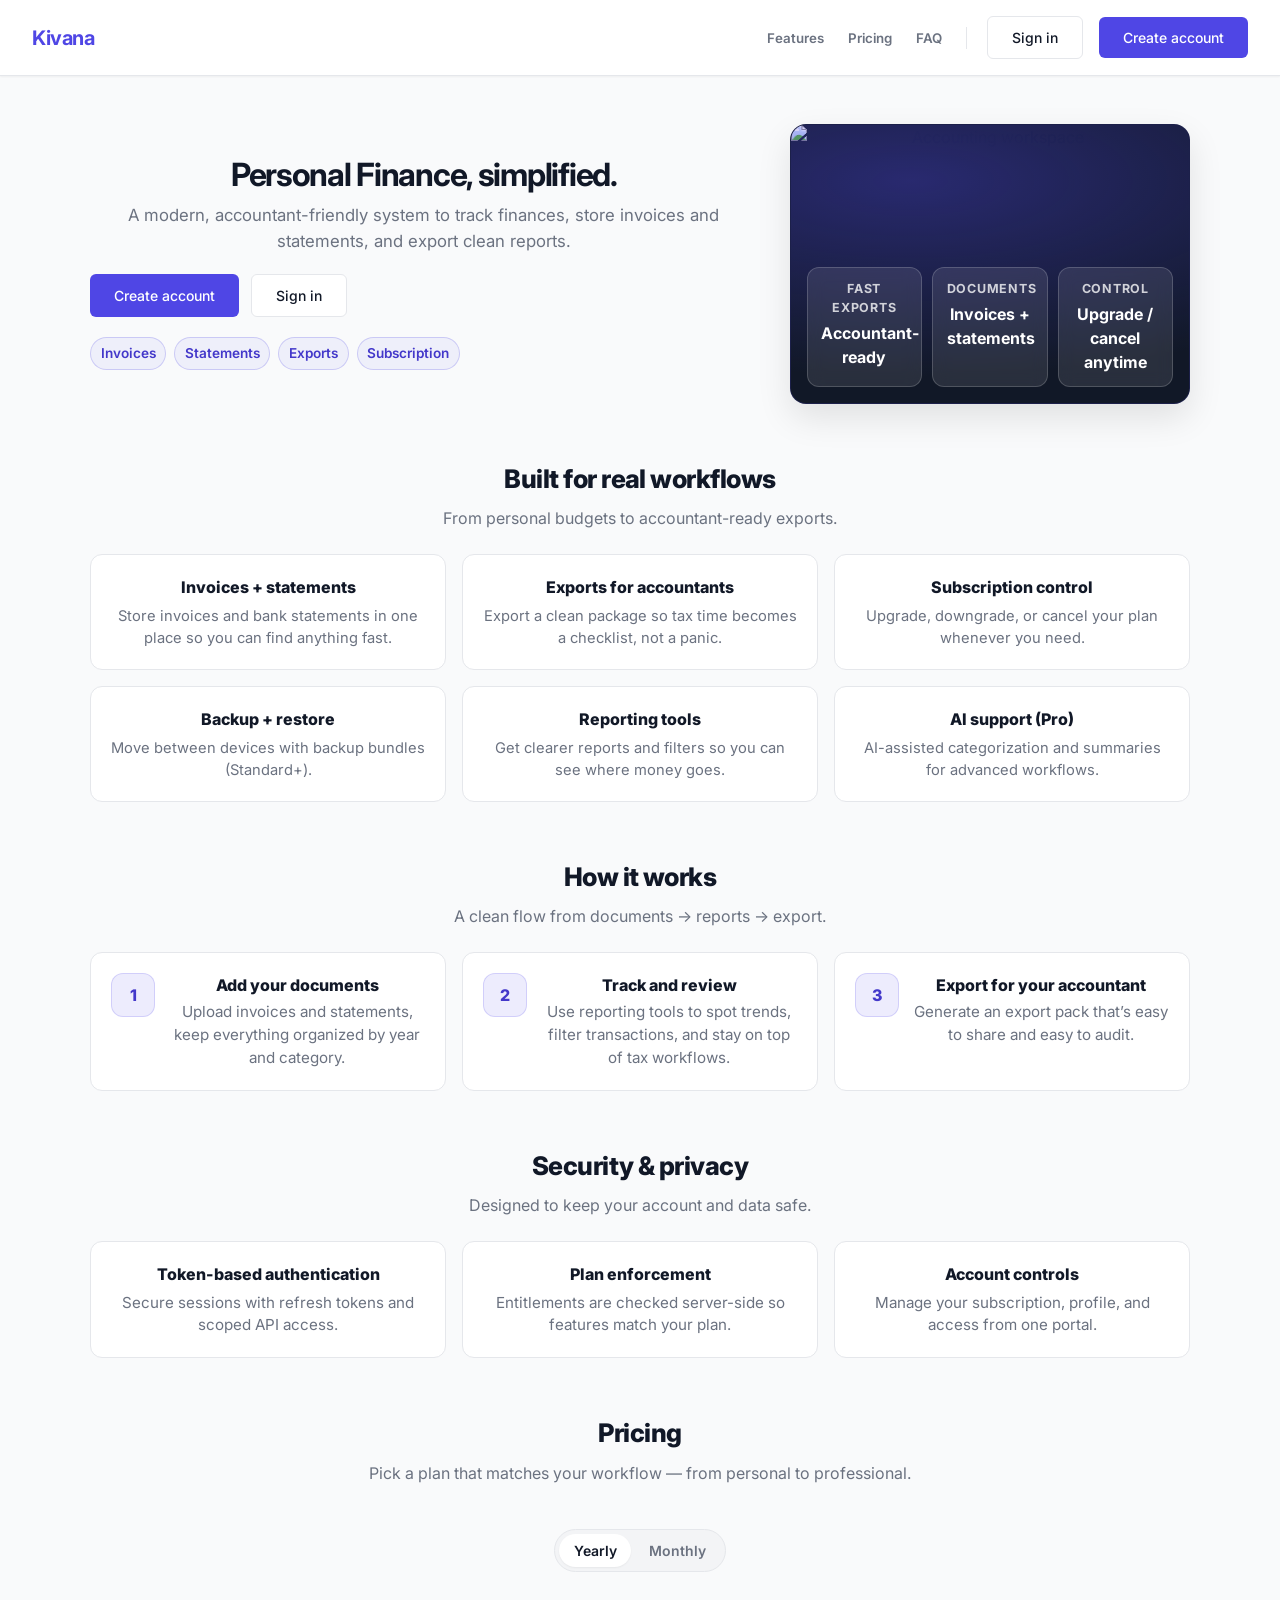
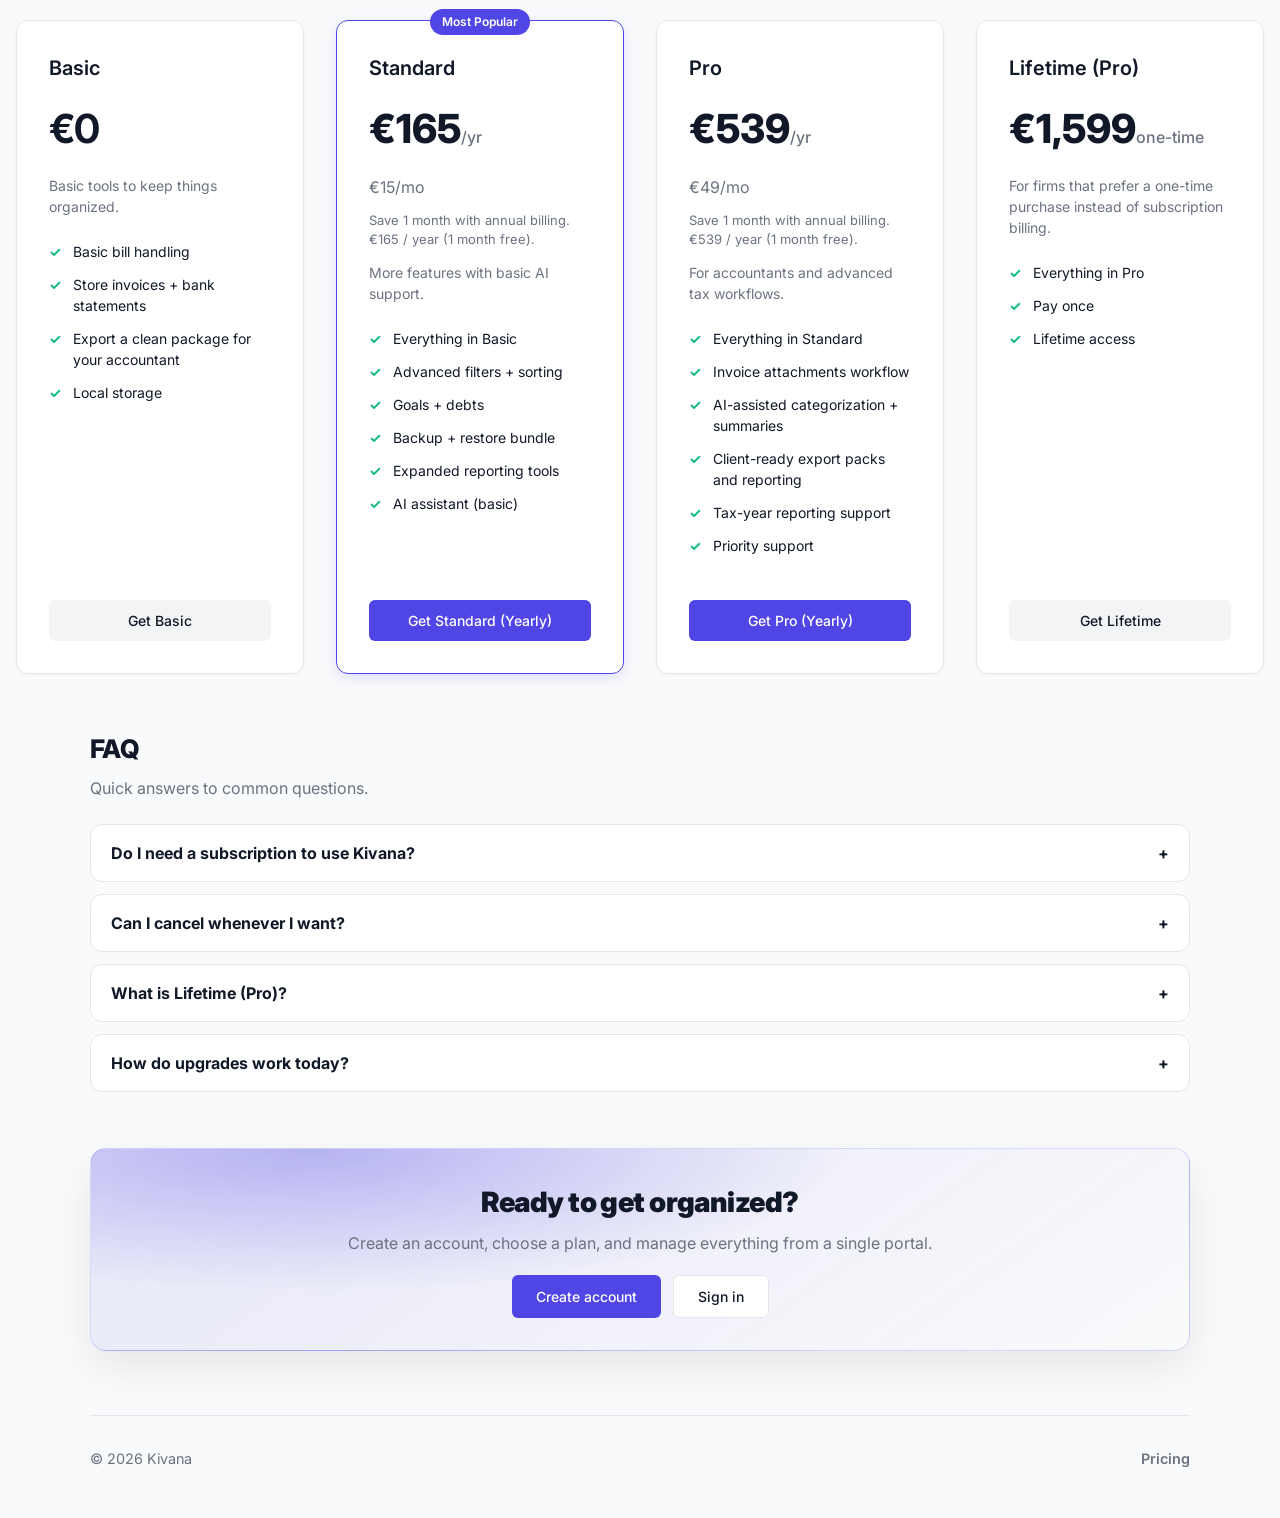
==== kivana-api/kivana-portal/index.html @ e6a9f429 "Portal: more professional marketing sections + imagery" ====
<!DOCTYPE html>
<html lang="en">
<head>
  <meta charset="UTF-8" />
  <meta name="viewport" content="width=device-width, initial-scale=1.0"/>
  <title>Kivana — Personal Finance & Accounting</title>
  <meta name="description" content="Kivana helps you organize finances, store invoices and statements, and export accountant-ready reports. Manage your subscription and account in one place." />
  <link rel="stylesheet" href="portal.css?v=0.3.0" />
  <link rel="preconnect" href="https://fonts.googleapis.com">
  <link rel="preconnect" href="https://fonts.gstatic.com" crossorigin>
  <link href="https://fonts.googleapis.com/css2?family=Inter:wght@400;500;600;700&display=swap" rel="stylesheet">
</head>
<body>
  <div id="app">
    <div id="navbar">
      <div class="logo">Kivana</div>
      <div class="nav-links">
        <button class="nav-anchor" id="navFeatures">Features</button>
        <button class="nav-anchor" id="navPricing">Pricing</button>
        <button class="nav-anchor" id="navFAQ">FAQ</button>
        <span class="nav-spacer"></span>
        <button id="btnSignIn" class="btn btn-secondary">Sign in</button>
        <button id="btnSignUp" class="btn btn-primary">Create account</button>
        <button id="btnNavPlans" class="btn btn-secondary hidden">Plans</button>
        <button id="btnNavAccount" class="btn btn-secondary hidden">Account</button>
        <span id="navUserEmail" class="hidden"></span>
        <button id="btnSignOut" class="btn btn-secondary hidden">Sign out</button>
      </div>
    </div>

    <!-- Auth View (Login / Signup) -->
    <div id="viewAuth" class="view hidden">
      <div class="card auth-card">
        <button class="auth-back" id="btnBackToWebsite" type="button">← Back to website</button>
        <h2 id="authTitle">Sign in to Kivana</h2>
        <p id="authSubtitle" class="text-muted">Manage your Personal Finance app subscription.</p>
        
        <form id="authForm">
          <div class="input-group">
            <label for="email">Email address</label>
            <input type="email" id="email" required />
          </div>
          <div class="input-group">
            <label for="password">Password</label>
            <input type="password" id="password" required />
          </div>
          
          <div id="authError" class="error-msg"></div>
          
          <button type="submit" class="btn btn-primary w-full" id="btnSubmitAuth">Sign in</button>
        </form>

        <div class="auth-toggle">
          <span id="authToggleText">Don't have an account?</span>
          <a href="#" id="linkToggleAuth">Create one</a>
        </div>
      </div>
    </div>

    <!-- Dashboard View (Plan Selection) -->
    <div id="viewDashboard" class="view active">
      <div class="dashboard-header">
        <div id="marketingSections">
          <div class="hero">
            <div>
              <h2 class="hero-title">Personal Finance, simplified.</h2>
              <p class="hero-subtitle">A modern, accountant-friendly system to track finances, store invoices and statements, and export clean reports.</p>
              <div class="hero-ctas">
                <button class="btn btn-primary" id="btnHeroCreate">Create account</button>
                <button class="btn btn-secondary" id="btnHeroSignIn">Sign in</button>
              </div>
              <div class="hero-badges">
                <span class="badge-chip">Invoices</span>
                <span class="badge-chip">Statements</span>
                <span class="badge-chip">Exports</span>
                <span class="badge-chip">Subscription</span>
              </div>
            </div>
            <div class="hero-media">
              <img
                class="hero-image"
                alt="Accounting workspace"
                loading="lazy"
                src="https://images.unsplash.com/photo-1554224155-1696413565d3?auto=format&fit=crop&w=1200&q=80"
              />
              <div class="hero-stats">
                <div class="stat">
                  <div class="stat-k">Fast exports</div>
                  <div class="stat-v">Accountant-ready</div>
                </div>
                <div class="stat">
                  <div class="stat-k">Documents</div>
                  <div class="stat-v">Invoices + statements</div>
                </div>
                <div class="stat">
                  <div class="stat-k">Control</div>
                  <div class="stat-v">Upgrade / cancel anytime</div>
                </div>
              </div>
            </div>
          </div>

          <section class="section" id="features">
            <div class="section-title">Built for real workflows</div>
            <div class="section-subtitle">From personal budgets to accountant-ready exports.</div>
            <div class="feature-grid">
              <div class="feature">
                <h4>Invoices + statements</h4>
                <p>Store invoices and bank statements in one place so you can find anything fast.</p>
              </div>
              <div class="feature">
                <h4>Exports for accountants</h4>
                <p>Export a clean package so tax time becomes a checklist, not a panic.</p>
              </div>
              <div class="feature">
                <h4>Subscription control</h4>
                <p>Upgrade, downgrade, or cancel your plan whenever you need.</p>
              </div>
              <div class="feature">
                <h4>Backup + restore</h4>
                <p>Move between devices with backup bundles (Standard+).</p>
              </div>
              <div class="feature">
                <h4>Reporting tools</h4>
                <p>Get clearer reports and filters so you can see where money goes.</p>
              </div>
              <div class="feature">
                <h4>AI support (Pro)</h4>
                <p>AI-assisted categorization and summaries for advanced workflows.</p>
              </div>
            </div>
          </section>

          <section class="section" id="how">
            <div class="section-title">How it works</div>
            <div class="section-subtitle">A clean flow from documents → reports → export.</div>
            <div class="steps">
              <div class="step">
                <div class="step-n">1</div>
                <div class="step-b">
                  <div class="step-t">Add your documents</div>
                  <div class="step-d">Upload invoices and statements, keep everything organized by year and category.</div>
                </div>
              </div>
              <div class="step">
                <div class="step-n">2</div>
                <div class="step-b">
                  <div class="step-t">Track and review</div>
                  <div class="step-d">Use reporting tools to spot trends, filter transactions, and stay on top of tax workflows.</div>
                </div>
              </div>
              <div class="step">
                <div class="step-n">3</div>
                <div class="step-b">
                  <div class="step-t">Export for your accountant</div>
                  <div class="step-d">Generate an export pack that’s easy to share and easy to audit.</div>
                </div>
              </div>
            </div>
          </section>

          <section class="section" id="security">
            <div class="section-title">Security & privacy</div>
            <div class="section-subtitle">Designed to keep your account and data safe.</div>
            <div class="security-grid">
              <div class="security-item">
                <div class="security-t">Token-based authentication</div>
                <div class="security-d">Secure sessions with refresh tokens and scoped API access.</div>
              </div>
              <div class="security-item">
                <div class="security-t">Plan enforcement</div>
                <div class="security-d">Entitlements are checked server-side so features match your plan.</div>
              </div>
              <div class="security-item">
                <div class="security-t">Account controls</div>
                <div class="security-d">Manage your subscription, profile, and access from one portal.</div>
              </div>
            </div>
          </section>
        </div>

        <section class="section" id="pricing">
          <div class="section-title">Pricing</div>
          <div class="section-subtitle">Pick a plan that matches your workflow — from personal to professional.</div>
          <div class="billingToggle" role="group" aria-label="Billing cycle">
            <button type="button" class="billingToggleBtn active" id="btnBillingYearly" data-cycle="yearly">Yearly</button>
            <button type="button" class="billingToggleBtn" id="btnBillingMonthly" data-cycle="monthly">Monthly</button>
          </div>
        </section>
      </div>

      <div class="plans-grid">
        <div class="plan-card">
          <div class="plan-header">
            <h3>Basic</h3>
            <div class="price">€0</div>
            <p class="plan-desc">Basic tools to keep things organized.</p>
          </div>
          <ul class="features">
            <li>Basic bill handling</li>
            <li>Store invoices + bank statements</li>
            <li>Export a clean package for your accountant</li>
            <li>Local storage</li>
          </ul>
          <button class="btn btn-plan w-full" data-plan="basic" id="btnPlanBasic">Get Basic</button>
        </div>

        <div class="plan-card highlight">
          <div class="badge">Most Popular</div>
          <div class="plan-header">
            <h3>Standard</h3>
            <div class="price">
              <span class="priceMain" id="stdMainPrice">€165</span><span class="priceUnit" id="stdMainUnit">/yr</span>
            </div>
            <div class="subPrice" id="stdSubPrice">€15/mo</div>
            <p class="plan-note" id="stdNote">Save 1 month with annual billing. €165 / year (1 month free).</p>
            <p class="plan-desc">More features with basic AI support.</p>
          </div>
          <ul class="features">
            <li>Everything in Basic</li>
            <li>Advanced filters + sorting</li>
            <li>Goals + debts</li>
            <li>Backup + restore bundle</li>
            <li>Expanded reporting tools</li>
            <li>AI assistant (basic)</li>
          </ul>
          <button class="btn btn-primary w-full" data-plan="standard" id="btnPlanStandard">Get Standard (Yearly)</button>
        </div>

        <div class="plan-card">
          <div class="plan-header">
            <h3>Pro</h3>
            <div class="price">
              <span class="priceMain" id="proMainPrice">€539</span><span class="priceUnit" id="proMainUnit">/yr</span>
            </div>
            <div class="subPrice" id="proSubPrice">€49/mo</div>
            <p class="plan-note" id="proNote">Save 1 month with annual billing. €539 / year (1 month free).</p>
            <p class="plan-desc">For accountants and advanced tax workflows.</p>
          </div>
          <ul class="features">
            <li>Everything in Standard</li>
            <li>Invoice attachments workflow</li>
            <li>AI-assisted categorization + summaries</li>
            <li>Client-ready export packs and reporting</li>
            <li>Tax-year reporting support</li>
            <li>Priority support</li>
          </ul>
          <button class="btn btn-primary w-full" data-plan="pro" id="btnPlanPro">Get Pro (Yearly)</button>
        </div>

        <div class="plan-card">
          <div class="plan-header">
            <h3>Lifetime (Pro)</h3>
            <div class="price">
              <span class="priceMain">€1,599</span><span class="priceUnit">one-time</span>
            </div>
            <p class="plan-desc">For firms that prefer a one-time purchase instead of subscription billing.</p>
          </div>
          <ul class="features">
            <li>Everything in Pro</li>
            <li>Pay once</li>
            <li>Lifetime access</li>
          </ul>
          <button class="btn btn-plan w-full" data-plan="lifetime_pro" id="btnPlanLifetime">Get Lifetime</button>
        </div>
      </div>

      <div class="current-plan-banner hidden" id="currentPlanBanner">
        Your current plan: <strong id="lblCurrentPlan">...</strong>
      </div>
      <div id="dashboardStatus" class="status-msg"></div>

      <div id="marketingFooter">
        <section class="section" id="faq">
          <div class="section-title">FAQ</div>
          <div class="section-subtitle">Quick answers to common questions.</div>
          <div class="faq">
            <div class="faq-item">
              <div class="faq-q">Do I need a subscription to use Kivana? <span>+</span></div>
              <div class="faq-a">You can start with Basic for free. Upgrade any time for advanced features.</div>
            </div>
            <div class="faq-item">
              <div class="faq-q">Can I cancel whenever I want? <span>+</span></div>
              <div class="faq-a">Yes. You can switch back to Basic from the Account page.</div>
            </div>
            <div class="faq-item">
              <div class="faq-q">What is Lifetime (Pro)? <span>+</span></div>
              <div class="faq-a">A one-time purchase for Pro features, intended for firms that prefer no subscription billing.</div>
            </div>
            <div class="faq-item">
              <div class="faq-q">How do upgrades work today? <span>+</span></div>
              <div class="faq-a">For now, plan changes are applied instantly in the portal while the payment flow is being integrated.</div>
            </div>
          </div>
        </section>

        <section class="section">
          <div class="cta">
            <div class="cta-title">Ready to get organized?</div>
            <div class="cta-subtitle">Create an account, choose a plan, and manage everything from a single portal.</div>
            <div class="cta-actions">
              <button class="btn btn-primary" id="btnCtaCreate">Create account</button>
              <button class="btn btn-secondary" id="btnCtaSignIn">Sign in</button>
            </div>
          </div>
        </section>

        <div class="footer">
          <div>© <span id="footerYear"></span> Kivana</div>
          <div>
            <a href="#pricing" id="footerPricing">Pricing</a>
          </div>
        </div>
      </div>
    </div>

    <div id="viewAccount" class="view hidden">
      <div class="dashboard-header">
        <h2>Account</h2>
        <p class="text-muted">Update your profile and manage your subscription.</p>
      </div>

      <div class="account-grid">
        <div class="card">
          <h3 class="card-title">Profile</h3>
          <div class="profile-row">
            <div class="avatar-wrap">
              <img id="avatarPreview" class="avatar" alt="Avatar" />
            </div>
            <div class="profile-fields">
              <div class="input-group">
                <label for="displayName">Display name</label>
                <input id="displayName" type="text" placeholder="Your name" />
              </div>
              <div class="input-group">
                <label for="avatarFile">Avatar image</label>
                <input id="avatarFile" type="file" accept="image/*" />
              </div>
              <button id="btnSaveProfile" class="btn btn-primary">Save profile</button>
            </div>
          </div>
          <div id="profileStatus" class="status-msg"></div>
        </div>

        <div class="card">
          <h3 class="card-title">Subscription</h3>
          <div class="sub-details">
            <div class="sub-line">Plan: <strong id="subPlanName">...</strong></div>
            <div class="sub-line text-muted" id="subPlanMeta"></div>
          </div>
          <div class="sub-actions">
            <button id="btnManagePlans" class="btn btn-secondary">Manage plans</button>
            <button id="btnCancelSub" class="btn btn-secondary">Cancel subscription</button>
          </div>
          <div id="accountStatus" class="status-msg"></div>
        </div>
      </div>
    </div>
  </div>

  <script src="portal.js?v=0.3.0"></script>
</body>
</html>
---- kivana-api/kivana-portal/portal.css ----
:root {
  --primary: #4F46E5;
  --primary-hover: #4338CA;
  --bg: #F9FAFB;
  --surface: #FFFFFF;
  --text: #111827;
  --text-muted: #6B7280;
  --border: #E5E7EB;
  --error: #EF4444;
  --success: #10B981;
}

* {
  box-sizing: border-box;
  margin: 0;
  padding: 0;
  font-family: 'Inter', -apple-system, BlinkMacSystemFont, sans-serif;
}

body {
  background-color: var(--bg);
  color: var(--text);
  line-height: 1.5;
  -webkit-font-smoothing: antialiased;
}

.hidden { display: none !important; }
.w-full { width: 100%; }

/* Navbar */
#navbar {
  display: flex;
  justify-content: space-between;
  align-items: center;
  padding: 1rem 2rem;
  background: var(--surface);
  border-bottom: 1px solid var(--border);
  box-shadow: 0 1px 2px rgba(0,0,0,0.05);
}

.logo {
  font-size: 1.25rem;
  font-weight: 700;
  color: var(--primary);
  letter-spacing: -0.5px;
}

.nav-links {
  display: flex;
  align-items: center;
  gap: 1rem;
  font-size: 0.875rem;
}

.nav-links .nav-anchor {
  background: transparent;
  border: none;
  padding: 0.5rem 0.25rem;
  color: var(--text-muted);
  font-weight: 600;
  cursor: pointer;
}

.nav-links .nav-anchor:hover {
  color: var(--text);
}

.nav-links .nav-spacer {
  width: 1px;
  height: 22px;
  background: var(--border);
  margin: 0 0.25rem;
}

/* Container */
#app {
  min-height: 100vh;
  display: flex;
  flex-direction: column;
}

.view {
  flex: 1;
  padding: 3rem 1rem;
  max-width: 1320px;
  margin: 0 auto;
  width: 100%;
}

.card {
  background: var(--surface);
  border-radius: 12px;
  padding: 2rem;
  border: 1px solid var(--border);
  box-shadow: 0 1px 3px rgba(0,0,0,0.05);
}

.card-title {
  font-size: 1.125rem;
  font-weight: 700;
  margin-bottom: 1rem;
}

.account-grid {
  display: grid;
  grid-template-columns: 1.1fr 0.9fr;
  gap: 1.5rem;
}

@media (max-width: 900px) {
  .account-grid {
    grid-template-columns: 1fr;
  }
}

.profile-row {
  display: grid;
  grid-template-columns: 92px 1fr;
  gap: 1.25rem;
  align-items: start;
}

.avatar-wrap {
  width: 92px;
  height: 92px;
  border-radius: 999px;
  overflow: hidden;
  border: 1px solid var(--border);
  background: #f3f4f6;
}

.avatar {
  width: 100%;
  height: 100%;
  object-fit: cover;
  display: block;
}

.profile-fields {
  display: grid;
  grid-template-columns: 1fr;
  gap: 0.75rem;
}

.sub-details {
  display: grid;
  gap: 0.5rem;
  margin-bottom: 1.25rem;
}

.sub-line {
  font-size: 0.95rem;
}

.sub-actions {
  display: grid;
  grid-template-columns: 1fr 1fr;
  gap: 0.75rem;
}

@media (max-width: 520px) {
  .sub-actions {
    grid-template-columns: 1fr;
  }
}

/* Auth Card */
.auth-card {
  max-width: 400px;
  margin: 2rem auto;
  padding: 2.5rem;
  background: var(--surface);
  border-radius: 12px;
  box-shadow: 0 4px 6px -1px rgba(0,0,0,0.1), 0 2px 4px -1px rgba(0,0,0,0.06);
}

.auth-back {
  appearance: none;
  background: transparent;
  border: none;
  color: var(--text-muted);
  font-weight: 600;
  cursor: pointer;
  padding: 0;
  margin-bottom: 1.25rem;
}

.auth-back:hover {
  color: var(--text);
}

.auth-card h2 {
  font-size: 1.5rem;
  margin-bottom: 0.5rem;
  text-align: center;
}

.text-muted {
  color: var(--text-muted);
  text-align: center;
  margin-bottom: 2rem;
}

.input-group {
  margin-bottom: 1.25rem;
}

.input-group label {
  display: block;
  font-size: 0.875rem;
  font-weight: 500;
  margin-bottom: 0.5rem;
}

.input-group input {
  width: 100%;
  padding: 0.75rem 1rem;
  border: 1px solid var(--border);
  border-radius: 6px;
  font-size: 1rem;
  transition: border-color 0.2s, box-shadow 0.2s;
}

.input-group input:focus {
  outline: none;
  border-color: var(--primary);
  box-shadow: 0 0 0 3px rgba(79, 70, 229, 0.1);
}

.btn {
  display: inline-flex;
  align-items: center;
  justify-content: center;
  padding: 0.75rem 1.5rem;
  border-radius: 6px;
  font-weight: 500;
  font-size: 0.875rem;
  cursor: pointer;
  border: none;
  transition: all 0.2s;
}

.btn-primary {
  background-color: var(--primary);
  color: white;
}

.btn-primary:hover {
  background-color: var(--primary-hover);
}

.btn-secondary {
  background-color: white;
  border: 1px solid var(--border);
  color: var(--text);
}

.btn-secondary:hover {
  background-color: #f3f4f6;
}

.btn-plan {
  background-color: #f3f4f6;
  color: var(--text);
  margin-top: auto;
}

.btn-plan:hover {
  background-color: #e5e7eb;
}

.error-msg {
  color: var(--error);
  font-size: 0.875rem;
  margin-bottom: 1rem;
  text-align: center;
  min-height: 1.25rem;
}

.auth-toggle {
  margin-top: 1.5rem;
  text-align: center;
  font-size: 0.875rem;
}

.auth-toggle a {
  color: var(--primary);
  text-decoration: none;
  font-weight: 500;
}

/* Dashboard Plans */
.dashboard-header {
  text-align: center;
  margin-bottom: 3rem;
}

.dashboard-header h2 {
  font-size: 2rem;
  font-weight: 700;
  margin-bottom: 0.5rem;
}

.hero {
  display: grid;
  grid-template-columns: 1.25fr 0.75fr;
  gap: 2rem;
  align-items: center;
  margin: 0 auto 2.25rem auto;
  max-width: 1100px;
}

@media (max-width: 900px) {
  .hero {
    grid-template-columns: 1fr;
    text-align: center;
  }
}

.hero-title {
  font-size: 2.75rem;
  line-height: 1.05;
  letter-spacing: -0.04em;
}

.hero-subtitle {
  color: var(--text-muted);
  font-size: 1.05rem;
  margin-top: 0.75rem;
}

.hero-ctas {
  display: flex;
  gap: 0.75rem;
  margin-top: 1.25rem;
  flex-wrap: wrap;
  justify-content: flex-start;
}

.hero-badges {
  display: flex;
  gap: 0.5rem;
  flex-wrap: wrap;
  margin-top: 1.25rem;
}

.badge-chip {
  display: inline-flex;
  align-items: center;
  border: 1px solid rgba(79,70,229,0.22);
  background: rgba(79,70,229,0.06);
  color: var(--primary-hover);
  font-size: 0.85rem;
  font-weight: 600;
  padding: 0.35rem 0.6rem;
  border-radius: 999px;
}

@media (max-width: 900px) {
  .hero-ctas {
    justify-content: center;
  }
}

.hero-media {
  position: relative;
  border-radius: 16px;
  overflow: hidden;
  border: 1px solid rgba(79,70,229,0.18);
  box-shadow: 0 14px 34px rgba(0,0,0,0.10);
  background: #111827;
  min-height: 280px;
}

.hero-image {
  width: 100%;
  height: 100%;
  object-fit: cover;
  display: block;
  filter: saturate(1.05) contrast(1.02);
}

.hero-media::after {
  content: '';
  position: absolute;
  inset: 0;
  background: radial-gradient(800px 280px at 30% 20%, rgba(79,70,229,0.38), rgba(0,0,0,0) 70%),
    linear-gradient(to top, rgba(17,24,39,0.78), rgba(17,24,39,0.0) 55%);
}

.hero-stats {
  position: absolute;
  left: 16px;
  right: 16px;
  bottom: 16px;
  display: grid;
  grid-template-columns: repeat(3, minmax(0, 1fr));
  gap: 10px;
  z-index: 1;
}

@media (max-width: 900px) {
  .hero-stats {
    grid-template-columns: 1fr;
  }
}

.stat {
  border-radius: 12px;
  padding: 0.75rem 0.85rem;
  background: rgba(255,255,255,0.10);
  border: 1px solid rgba(255,255,255,0.18);
  backdrop-filter: blur(8px);
}

.stat-k {
  font-size: 0.78rem;
  font-weight: 700;
  color: rgba(255,255,255,0.78);
  text-transform: uppercase;
  letter-spacing: 0.06em;
}

.stat-v {
  margin-top: 0.2rem;
  color: white;
  font-weight: 700;
}

.section {
  margin: 3.5rem auto 0 auto;
  max-width: 1100px;
}

.section-title {
  font-size: 1.6rem;
  font-weight: 800;
  letter-spacing: -0.02em;
  margin-bottom: 0.5rem;
}

.section-subtitle {
  color: var(--text-muted);
  margin-bottom: 1.5rem;
}

.feature-grid {
  display: grid;
  grid-template-columns: repeat(3, minmax(0, 1fr));
  gap: 1rem;
}

@media (max-width: 900px) {
  .feature-grid {
    grid-template-columns: 1fr;
  }
}

.feature {
  background: var(--surface);
  border: 1px solid var(--border);
  border-radius: 12px;
  padding: 1.25rem;
}

.feature h4 {
  font-size: 1rem;
  font-weight: 800;
  margin-bottom: 0.35rem;
}

.feature p {
  color: var(--text-muted);
  font-size: 0.92rem;
}

.steps {
  display: grid;
  grid-template-columns: repeat(3, minmax(0, 1fr));
  gap: 1rem;
}

@media (max-width: 900px) {
  .steps {
    grid-template-columns: 1fr;
  }
}

.step {
  background: var(--surface);
  border: 1px solid var(--border);
  border-radius: 12px;
  padding: 1.25rem;
  display: grid;
  grid-template-columns: 44px 1fr;
  gap: 0.9rem;
  align-items: start;
}

.step-n {
  width: 44px;
  height: 44px;
  border-radius: 12px;
  display: flex;
  align-items: center;
  justify-content: center;
  background: rgba(79,70,229,0.10);
  color: var(--primary-hover);
  border: 1px solid rgba(79,70,229,0.18);
  font-weight: 800;
}

.step-t {
  font-weight: 800;
  margin-bottom: 0.25rem;
}

.step-d {
  color: var(--text-muted);
  font-size: 0.95rem;
}

.security-grid {
  display: grid;
  grid-template-columns: repeat(3, minmax(0, 1fr));
  gap: 1rem;
}

@media (max-width: 900px) {
  .security-grid {
    grid-template-columns: 1fr;
  }
}

.security-item {
  background: var(--surface);
  border: 1px solid var(--border);
  border-radius: 12px;
  padding: 1.25rem;
}

.security-t {
  font-weight: 800;
  margin-bottom: 0.35rem;
}

.security-d {
  color: var(--text-muted);
  font-size: 0.95rem;
}

.faq {
  display: grid;
  gap: 0.75rem;
}

.faq-item {
  background: var(--surface);
  border: 1px solid var(--border);
  border-radius: 12px;
  padding: 1rem 1.25rem;
}

.faq-q {
  display: flex;
  justify-content: space-between;
  gap: 1rem;
  cursor: pointer;
  user-select: none;
  font-weight: 700;
}

.faq-a {
  color: var(--text-muted);
  margin-top: 0.75rem;
  display: none;
}

.faq-item.open .faq-a {
  display: block;
}

.cta {
  background: radial-gradient(900px 240px at 20% 0%, rgba(79,70,229,0.34), rgba(255,255,255,0.0) 60%),
    linear-gradient(145deg, rgba(79,70,229,0.10), rgba(255,255,255,0.0));
  border: 1px solid rgba(79,70,229,0.18);
  border-radius: 16px;
  padding: 2rem;
  text-align: center;
  box-shadow: 0 16px 40px rgba(0,0,0,0.08);
}

.cta-title {
  font-size: 1.75rem;
  font-weight: 900;
  letter-spacing: -0.02em;
}

.cta-subtitle {
  margin-top: 0.5rem;
  color: var(--text-muted);
  font-size: 1rem;
}

.cta-actions {
  display: flex;
  justify-content: center;
  gap: 0.75rem;
  margin-top: 1.25rem;
  flex-wrap: wrap;
}

.footer {
  margin: 4rem auto 0 auto;
  max-width: 1100px;
  padding: 2rem 0 0 0;
  border-top: 1px solid var(--border);
  color: var(--text-muted);
  font-size: 0.9rem;
  display: flex;
  justify-content: space-between;
  gap: 1rem;
  flex-wrap: wrap;
}

.footer a {
  color: var(--text-muted);
  text-decoration: none;
  font-weight: 600;
}

.footer a:hover {
  color: var(--text);
}

.billingToggle {
  display: inline-flex;
  background: #f3f4f6;
  border: 1px solid var(--border);
  border-radius: 999px;
  padding: 0.25rem;
  gap: 0.25rem;
  margin-top: 1.25rem;
}

.billingToggleBtn {
  appearance: none;
  background: transparent;
  border: none;
  border-radius: 999px;
  padding: 0.5rem 0.9rem;
  font-size: 0.875rem;
  font-weight: 600;
  color: var(--text-muted);
  cursor: pointer;
  transition: background-color 0.2s, color 0.2s;
}

.billingToggleBtn.active {
  background: var(--surface);
  color: var(--text);
  box-shadow: 0 1px 2px rgba(0,0,0,0.05);
}

.plans-grid {
  display: grid;
  grid-template-columns: repeat(4, minmax(220px, 1fr));
  gap: 2rem;
  margin-bottom: 3rem;
}

@media (max-width: 1100px) {
  .plans-grid {
    grid-template-columns: repeat(auto-fit, minmax(260px, 1fr));
  }
}

.plan-card {
  background: var(--surface);
  border-radius: 12px;
  padding: 2rem;
  border: 1px solid var(--border);
  display: flex;
  flex-direction: column;
  position: relative;
  box-shadow: 0 1px 3px rgba(0,0,0,0.05);
  transform: translateY(0);
  transition: transform 0.2s ease, box-shadow 0.2s ease, border-color 0.2s ease;
  animation: fadeUp 0.45s ease both;
}

.plan-card:nth-child(1) { animation-delay: 0.02s; }
.plan-card:nth-child(2) { animation-delay: 0.06s; }
.plan-card:nth-child(3) { animation-delay: 0.10s; }
.plan-card:nth-child(4) { animation-delay: 0.14s; }

.plan-card:hover {
  transform: translateY(-4px);
  box-shadow: 0 10px 24px rgba(0,0,0,0.10);
}

.plan-card:hover .badge {
  transform: translateX(-50%) translateY(-1px);
}

.plan-card.highlight {
  border-color: var(--primary);
  box-shadow: 0 4px 12px rgba(79, 70, 229, 0.15);
}

.plan-card.is-current {
  border-color: var(--primary);
  outline: 2px solid rgba(79, 70, 229, 0.25);
  outline-offset: 2px;
}

.plan-card.is-current .btn {
  cursor: default;
  opacity: 0.9;
}

.badge {
  position: absolute;
  top: -12px;
  left: 50%;
  transform: translateX(-50%);
  background: var(--primary);
  color: white;
  font-size: 0.75rem;
  font-weight: 600;
  padding: 0.25rem 0.75rem;
  border-radius: 999px;
}

.plan-header h3 {
  font-size: 1.25rem;
  font-weight: 600;
  margin-bottom: 1rem;
}

.price {
  font-size: 2.5rem;
  font-weight: 700;
  margin-bottom: 1rem;
}

.price .priceMain {
  font-size: 2.5rem;
  font-weight: 800;
  line-height: 1;
}

.price .priceUnit {
  font-size: 1rem;
  color: var(--text-muted);
  font-weight: 500;
}

.priceDual {
  display: flex;
  gap: 1rem;
  margin-bottom: 0.75rem;
}

.subPrice {
  color: var(--text-muted);
  font-size: 1rem;
  margin-bottom: 0.75rem;
}

.priceRow {
  display: flex;
  align-items: baseline;
  gap: 0.25rem;
}

.priceMain {
  font-size: 2.5rem;
  font-weight: 800;
}

.priceUnit {
  font-size: 0.875rem;
  color: var(--text-muted);
  font-weight: 500;
}

.plan-note {
  color: var(--text-muted);
  font-size: 0.8125rem;
  margin-bottom: 0.75rem;
}

.plan-desc {
  color: var(--text-muted);
  font-size: 0.875rem;
  margin-bottom: 1.5rem;
  min-height: 40px;
}

.plan-actions {
  display: grid;
  grid-template-columns: 1fr;
  gap: 0.75rem;
  margin-top: auto;
}

.lifetime-block {
  background: var(--surface);
  border-radius: 12px;
  padding: 2rem;
  border: 1px solid var(--border);
  box-shadow: 0 1px 3px rgba(0,0,0,0.05);
  max-width: 640px;
  margin: 0 auto 2rem auto;
  text-align: center;
}

.lifetime-title {
  font-size: 1.25rem;
  font-weight: 700;
  margin-bottom: 0.5rem;
}

.lifetime-price {
  font-size: 2.5rem;
  font-weight: 800;
  margin-bottom: 0.5rem;
}

.lifetime-unit {
  font-size: 1rem;
  color: var(--text-muted);
  font-weight: 500;
  margin-left: 0.25rem;
}

.lifetime-desc {
  color: var(--text-muted);
  font-size: 0.875rem;
  margin-bottom: 1.25rem;
}

.features {
  list-style: none;
  margin-bottom: 2rem;
  flex: 1;
}

@keyframes fadeUp {
  from {
    opacity: 0;
    transform: translateY(10px);
  }
  to {
    opacity: 1;
    transform: translateY(0);
  }
}

.features li {
  font-size: 0.875rem;
  margin-bottom: 0.75rem;
  padding-left: 1.5rem;
  position: relative;
  color: var(--text);
}

.features li::before {
  content: '✓';
  position: absolute;
  left: 0;
  color: var(--success);
  font-weight: bold;
}

.current-plan-banner {
  background: #E0E7FF;
  border: 1px solid var(--primary);
  color: var(--primary-hover);
  padding: 1rem;
  border-radius: 8px;
  text-align: center;
  font-weight: 500;
  margin-bottom: 1rem;
}

.status-msg {
  text-align: center;
  font-size: 0.875rem;
  color: var(--text-muted);
  margin-top: 1rem;
}
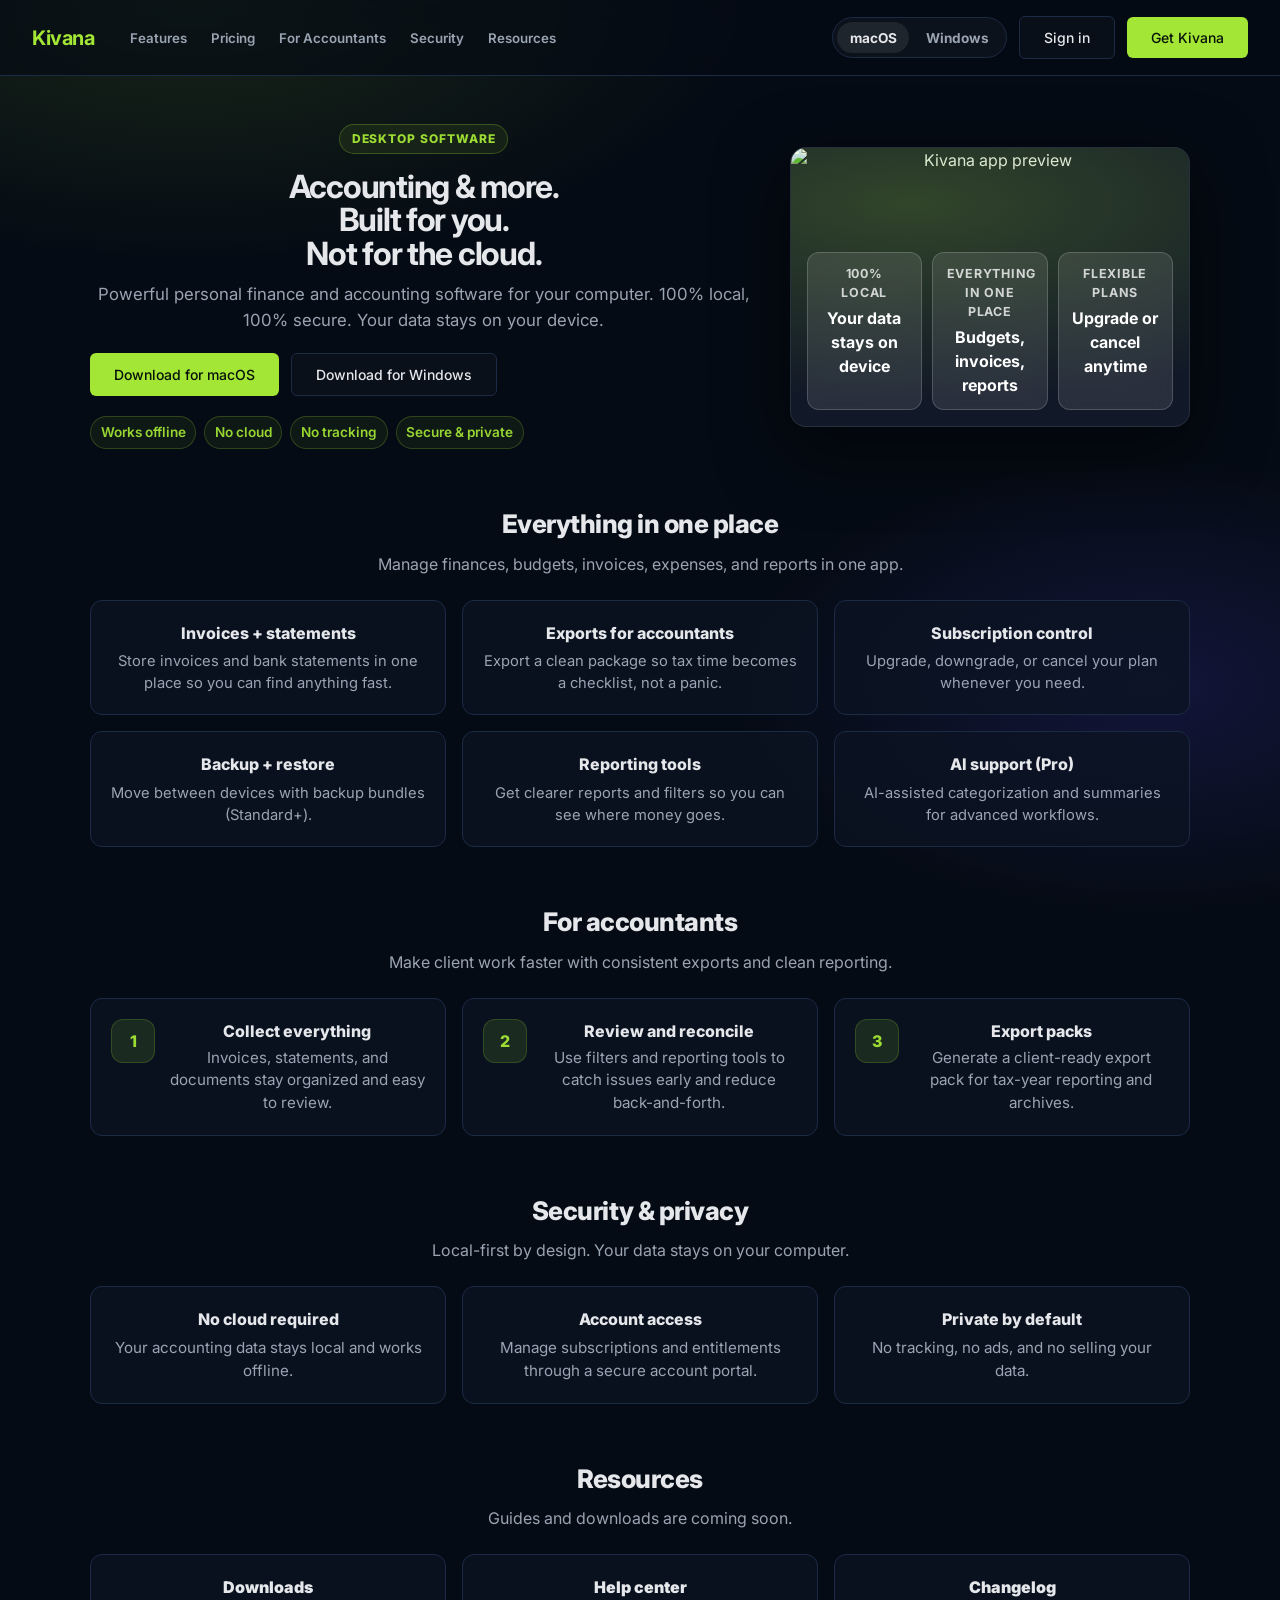
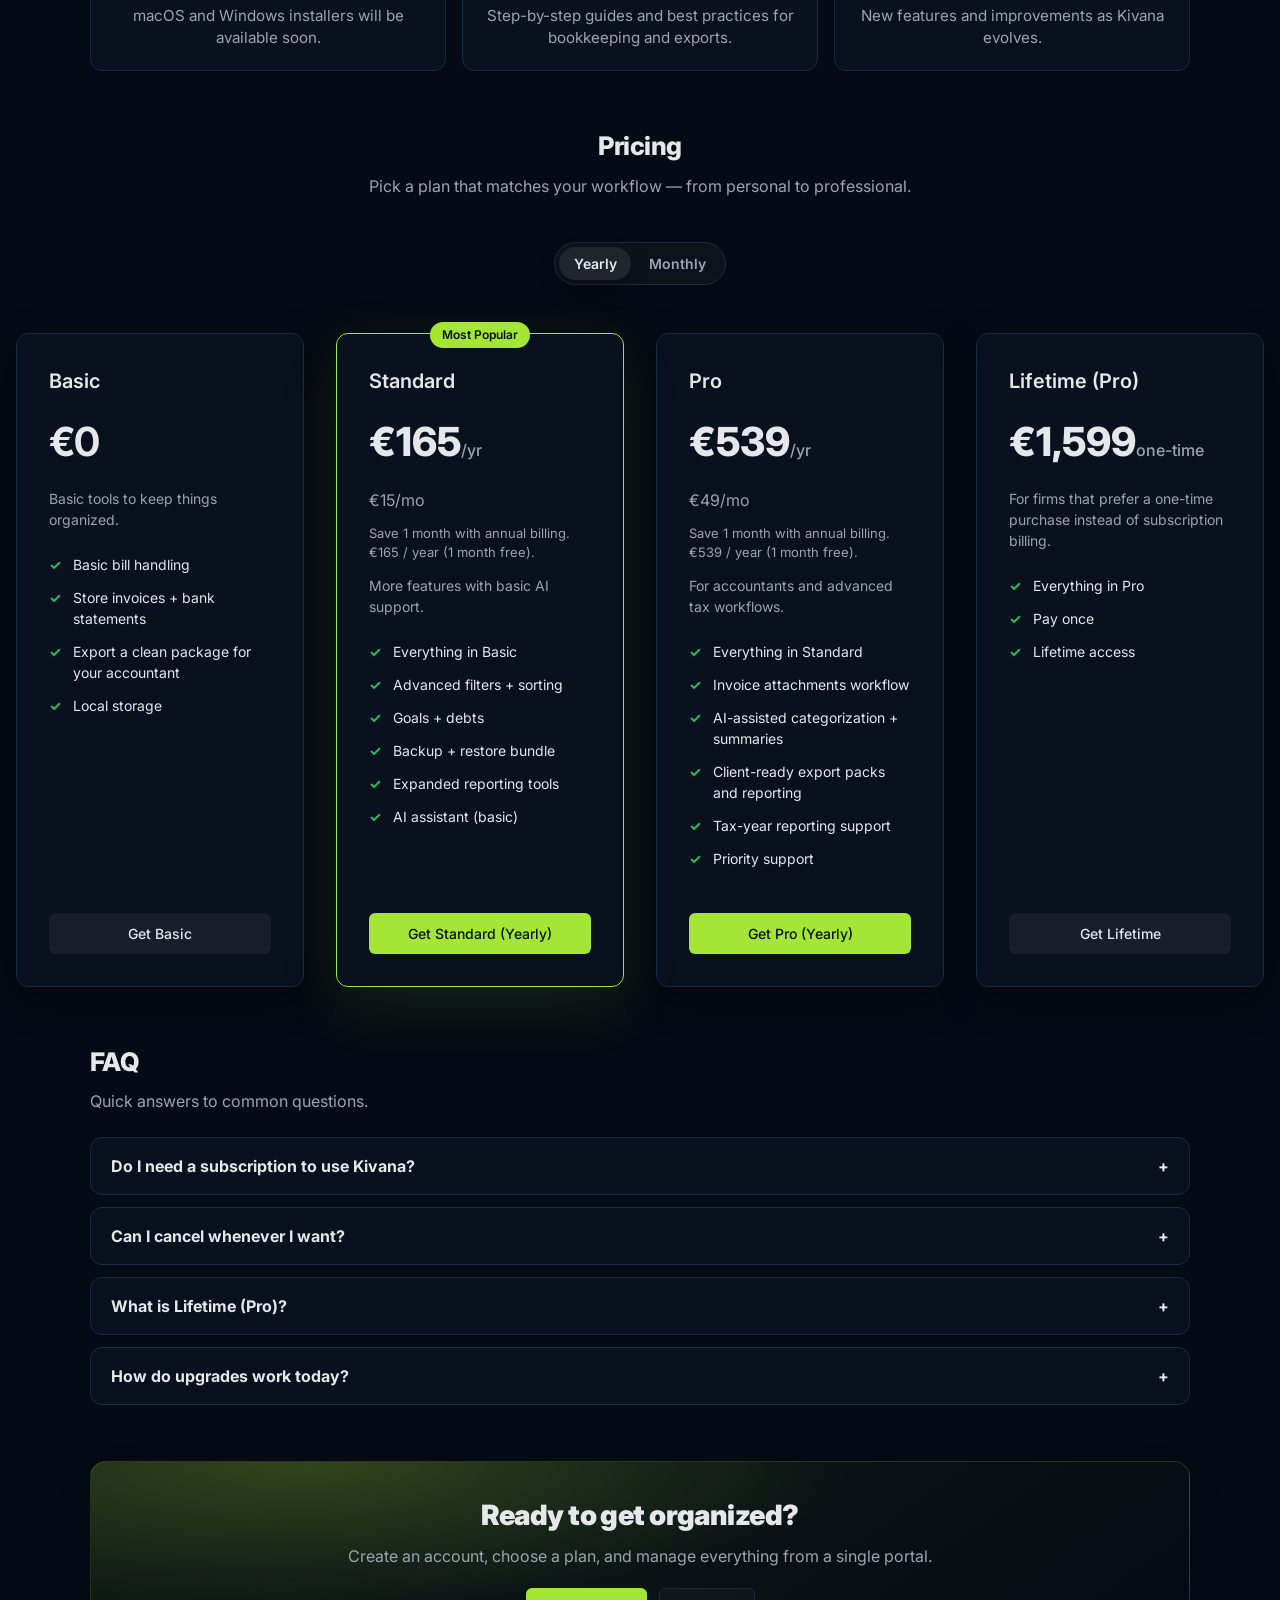
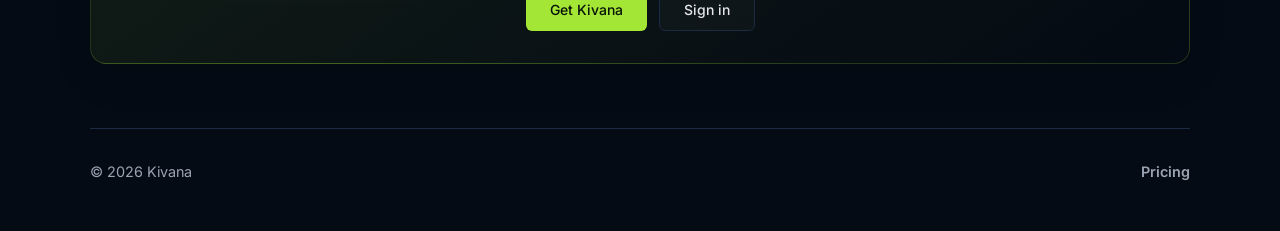
==== commit cb9606bf: "Portal: dark professional landing + OS downloads (coming soon)" ====
--- a/kivana-api/kivana-portal/index.html
+++ b/kivana-api/kivana-portal/index.html
@@ -5,7 +5,7 @@
   <meta name="viewport" content="width=device-width, initial-scale=1.0"/>
   <title>Kivana — Personal Finance & Accounting</title>
   <meta name="description" content="Kivana helps you organize finances, store invoices and statements, and export accountant-ready reports. Manage your subscription and account in one place." />
-  <link rel="stylesheet" href="portal.css?v=0.3.0" />
+  <link rel="stylesheet" href="portal.css?v=0.4.0" />
   <link rel="preconnect" href="https://fonts.googleapis.com">
   <link rel="preconnect" href="https://fonts.gstatic.com" crossorigin>
   <link href="https://fonts.googleapis.com/css2?family=Inter:wght@400;500;600;700&display=swap" rel="stylesheet">
@@ -15,12 +15,21 @@
     <div id="navbar">
       <div class="logo">Kivana</div>
       <div class="nav-links">
-        <button class="nav-anchor" id="navFeatures">Features</button>
-        <button class="nav-anchor" id="navPricing">Pricing</button>
-        <button class="nav-anchor" id="navFAQ">FAQ</button>
-        <span class="nav-spacer"></span>
-        <button id="btnSignIn" class="btn btn-secondary">Sign in</button>
-        <button id="btnSignUp" class="btn btn-primary">Create account</button>
+        <div class="nav-main">
+          <button class="nav-anchor" id="navFeatures">Features</button>
+          <button class="nav-anchor" id="navPricing">Pricing</button>
+          <button class="nav-anchor" id="navAccountants">For Accountants</button>
+          <button class="nav-anchor" id="navSecurity">Security</button>
+          <button class="nav-anchor" id="navResources">Resources</button>
+        </div>
+        <div class="nav-actions">
+          <div class="os-toggle" id="osToggle">
+            <button type="button" class="os-btn active" id="osMac">macOS</button>
+            <button type="button" class="os-btn" id="osWin">Windows</button>
+          </div>
+          <button id="btnSignIn" class="btn btn-secondary">Sign in</button>
+          <button id="btnSignUp" class="btn btn-primary">Get Kivana</button>
+        </div>
         <button id="btnNavPlans" class="btn btn-secondary hidden">Plans</button>
         <button id="btnNavAccount" class="btn btn-secondary hidden">Account</button>
         <span id="navUserEmail" class="hidden"></span>
@@ -63,46 +72,47 @@
         <div id="marketingSections">
           <div class="hero">
             <div>
-              <h2 class="hero-title">Personal Finance, simplified.</h2>
-              <p class="hero-subtitle">A modern, accountant-friendly system to track finances, store invoices and statements, and export clean reports.</p>
+              <div class="hero-kicker">Desktop software</div>
+              <h2 class="hero-title">Accounting & more.<br/>Built for you.<br/>Not for the cloud.</h2>
+              <p class="hero-subtitle">Powerful personal finance and accounting software for your computer. 100% local, 100% secure. Your data stays on your device.</p>
               <div class="hero-ctas">
-                <button class="btn btn-primary" id="btnHeroCreate">Create account</button>
-                <button class="btn btn-secondary" id="btnHeroSignIn">Sign in</button>
+                <button class="btn btn-primary" id="btnDownloadPrimary">Download for macOS</button>
+                <button class="btn btn-secondary" id="btnDownloadSecondary">Download for Windows</button>
               </div>
               <div class="hero-badges">
-                <span class="badge-chip">Invoices</span>
-                <span class="badge-chip">Statements</span>
-                <span class="badge-chip">Exports</span>
-                <span class="badge-chip">Subscription</span>
+                <span class="badge-chip">Works offline</span>
+                <span class="badge-chip">No cloud</span>
+                <span class="badge-chip">No tracking</span>
+                <span class="badge-chip">Secure & private</span>
               </div>
             </div>
             <div class="hero-media">
               <img
                 class="hero-image"
-                alt="Accounting workspace"
+                alt="Kivana app preview"
                 loading="lazy"
-                src="https://images.unsplash.com/photo-1554224155-1696413565d3?auto=format&fit=crop&w=1200&q=80"
+                src="https://images.unsplash.com/photo-1551288049-bebda4e38f71?auto=format&fit=crop&w=1800&q=80"
               />
               <div class="hero-stats">
                 <div class="stat">
-                  <div class="stat-k">Fast exports</div>
-                  <div class="stat-v">Accountant-ready</div>
+                  <div class="stat-k">100% local</div>
+                  <div class="stat-v">Your data stays on device</div>
                 </div>
                 <div class="stat">
-                  <div class="stat-k">Documents</div>
-                  <div class="stat-v">Invoices + statements</div>
+                  <div class="stat-k">Everything in one place</div>
+                  <div class="stat-v">Budgets, invoices, reports</div>
                 </div>
                 <div class="stat">
-                  <div class="stat-k">Control</div>
-                  <div class="stat-v">Upgrade / cancel anytime</div>
+                  <div class="stat-k">Flexible plans</div>
+                  <div class="stat-v">Upgrade or cancel anytime</div>
                 </div>
               </div>
             </div>
           </div>
 
           <section class="section" id="features">
-            <div class="section-title">Built for real workflows</div>
-            <div class="section-subtitle">From personal budgets to accountant-ready exports.</div>
+            <div class="section-title">Everything in one place</div>
+            <div class="section-subtitle">Manage finances, budgets, invoices, expenses, and reports in one app.</div>
             <div class="feature-grid">
               <div class="feature">
                 <h4>Invoices + statements</h4>
@@ -131,29 +141,29 @@
             </div>
           </section>
 
-          <section class="section" id="how">
-            <div class="section-title">How it works</div>
-            <div class="section-subtitle">A clean flow from documents → reports → export.</div>
+          <section class="section" id="accountants">
+            <div class="section-title">For accountants</div>
+            <div class="section-subtitle">Make client work faster with consistent exports and clean reporting.</div>
             <div class="steps">
               <div class="step">
                 <div class="step-n">1</div>
                 <div class="step-b">
-                  <div class="step-t">Add your documents</div>
-                  <div class="step-d">Upload invoices and statements, keep everything organized by year and category.</div>
+                  <div class="step-t">Collect everything</div>
+                  <div class="step-d">Invoices, statements, and documents stay organized and easy to review.</div>
                 </div>
               </div>
               <div class="step">
                 <div class="step-n">2</div>
                 <div class="step-b">
-                  <div class="step-t">Track and review</div>
-                  <div class="step-d">Use reporting tools to spot trends, filter transactions, and stay on top of tax workflows.</div>
+                  <div class="step-t">Review and reconcile</div>
+                  <div class="step-d">Use filters and reporting tools to catch issues early and reduce back-and-forth.</div>
                 </div>
               </div>
               <div class="step">
                 <div class="step-n">3</div>
                 <div class="step-b">
-                  <div class="step-t">Export for your accountant</div>
-                  <div class="step-d">Generate an export pack that’s easy to share and easy to audit.</div>
+                  <div class="step-t">Export packs</div>
+                  <div class="step-d">Generate a client-ready export pack for tax-year reporting and archives.</div>
                 </div>
               </div>
             </div>
@@ -161,19 +171,38 @@
 
           <section class="section" id="security">
             <div class="section-title">Security & privacy</div>
-            <div class="section-subtitle">Designed to keep your account and data safe.</div>
+            <div class="section-subtitle">Local-first by design. Your data stays on your computer.</div>
             <div class="security-grid">
               <div class="security-item">
-                <div class="security-t">Token-based authentication</div>
-                <div class="security-d">Secure sessions with refresh tokens and scoped API access.</div>
+                <div class="security-t">No cloud required</div>
+                <div class="security-d">Your accounting data stays local and works offline.</div>
               </div>
               <div class="security-item">
-                <div class="security-t">Plan enforcement</div>
-                <div class="security-d">Entitlements are checked server-side so features match your plan.</div>
+                <div class="security-t">Account access</div>
+                <div class="security-d">Manage subscriptions and entitlements through a secure account portal.</div>
               </div>
               <div class="security-item">
-                <div class="security-t">Account controls</div>
-                <div class="security-d">Manage your subscription, profile, and access from one portal.</div>
+                <div class="security-t">Private by default</div>
+                <div class="security-d">No tracking, no ads, and no selling your data.</div>
+              </div>
+            </div>
+          </section>
+
+          <section class="section" id="resources">
+            <div class="section-title">Resources</div>
+            <div class="section-subtitle">Guides and downloads are coming soon.</div>
+            <div class="resource-grid">
+              <div class="resource-card">
+                <div class="resource-t">Downloads</div>
+                <div class="resource-d">macOS and Windows installers will be available soon.</div>
+              </div>
+              <div class="resource-card">
+                <div class="resource-t">Help center</div>
+                <div class="resource-d">Step-by-step guides and best practices for bookkeeping and exports.</div>
+              </div>
+              <div class="resource-card">
+                <div class="resource-t">Changelog</div>
+                <div class="resource-d">New features and improvements as Kivana evolves.</div>
               </div>
             </div>
           </section>
@@ -299,7 +328,7 @@
             <div class="cta-title">Ready to get organized?</div>
             <div class="cta-subtitle">Create an account, choose a plan, and manage everything from a single portal.</div>
             <div class="cta-actions">
-              <button class="btn btn-primary" id="btnCtaCreate">Create account</button>
+              <button class="btn btn-primary" id="btnCtaCreate">Get Kivana</button>
               <button class="btn btn-secondary" id="btnCtaSignIn">Sign in</button>
             </div>
           </div>
@@ -358,6 +387,6 @@
     </div>
   </div>
 
-  <script src="portal.js?v=0.3.0"></script>
+  <script src="portal.js?v=0.4.0"></script>
 </body>
 </html>
--- a/kivana-api/kivana-portal/portal.css
+++ b/kivana-api/kivana-portal/portal.css
@@ -1,13 +1,14 @@
 :root {
-  --primary: #4F46E5;
-  --primary-hover: #4338CA;
-  --bg: #F9FAFB;
-  --surface: #FFFFFF;
-  --text: #111827;
-  --text-muted: #6B7280;
-  --border: #E5E7EB;
+  --primary: #A3E635;
+  --primary-hover: #84CC16;
+  --bg: #050B14;
+  --surface: #0B1322;
+  --surface-2: #0E1A2F;
+  --text: #E5E7EB;
+  --text-muted: #9AA4B2;
+  --border: #1B2A45;
   --error: #EF4444;
-  --success: #10B981;
+  --success: #22C55E;
 }
 
 * {
@@ -18,7 +19,9 @@
 }
 
 body {
-  background-color: var(--bg);
+  background: radial-gradient(900px 420px at 15% 0%, rgba(163,230,53,0.12), rgba(5,11,20,0) 62%),
+    radial-gradient(700px 380px at 90% 20%, rgba(79,70,229,0.18), rgba(5,11,20,0) 60%),
+    var(--bg);
   color: var(--text);
   line-height: 1.5;
   -webkit-font-smoothing: antialiased;
@@ -33,9 +36,12 @@
   justify-content: space-between;
   align-items: center;
   padding: 1rem 2rem;
-  background: var(--surface);
+  background: rgba(5, 11, 20, 0.65);
   border-bottom: 1px solid var(--border);
-  box-shadow: 0 1px 2px rgba(0,0,0,0.05);
+  backdrop-filter: blur(10px);
+  position: sticky;
+  top: 0;
+  z-index: 50;
 }
 
 .logo {
@@ -48,8 +54,11 @@
 .nav-links {
   display: flex;
   align-items: center;
+  justify-content: space-between;
   gap: 1rem;
   font-size: 0.875rem;
+  flex: 1;
+  margin-left: 2rem;
 }
 
 .nav-links .nav-anchor {
@@ -70,6 +79,47 @@
   height: 22px;
   background: var(--border);
   margin: 0 0.25rem;
+}
+
+.nav-main {
+  display: flex;
+  align-items: center;
+  gap: 1rem;
+  flex-wrap: wrap;
+}
+
+.nav-actions {
+  display: flex;
+  align-items: center;
+  gap: 0.75rem;
+  flex-wrap: wrap;
+  justify-content: flex-end;
+}
+
+.os-toggle {
+  display: inline-flex;
+  border-radius: 999px;
+  border: 1px solid var(--border);
+  background: rgba(255,255,255,0.03);
+  padding: 0.25rem;
+  gap: 0.25rem;
+}
+
+.os-btn {
+  appearance: none;
+  border: none;
+  background: transparent;
+  color: var(--text-muted);
+  font-weight: 700;
+  font-size: 0.85rem;
+  border-radius: 999px;
+  padding: 0.45rem 0.8rem;
+  cursor: pointer;
+}
+
+.os-btn.active {
+  background: rgba(255,255,255,0.08);
+  color: var(--text);
 }
 
 /* Container */
@@ -92,7 +142,7 @@
   border-radius: 12px;
   padding: 2rem;
   border: 1px solid var(--border);
-  box-shadow: 0 1px 3px rgba(0,0,0,0.05);
+  box-shadow: 0 10px 30px rgba(0,0,0,0.30);
 }
 
 .card-title {
@@ -126,7 +176,7 @@
   border-radius: 999px;
   overflow: hidden;
   border: 1px solid var(--border);
-  background: #f3f4f6;
+  background: rgba(255,255,255,0.06);
 }
 
 .avatar {
@@ -169,9 +219,9 @@
   max-width: 400px;
   margin: 2rem auto;
   padding: 2.5rem;
-  background: var(--surface);
-  border-radius: 12px;
-  box-shadow: 0 4px 6px -1px rgba(0,0,0,0.1), 0 2px 4px -1px rgba(0,0,0,0.06);
+  background: rgba(11, 19, 34, 0.92);
+  border-radius: 12px;
+  box-shadow: 0 22px 60px rgba(0,0,0,0.45);
 }
 
 .auth-back {
@@ -219,6 +269,8 @@
   border-radius: 6px;
   font-size: 1rem;
   transition: border-color 0.2s, box-shadow 0.2s;
+  background: rgba(255,255,255,0.03);
+  color: var(--text);
 }
 
 .input-group input:focus {
@@ -242,7 +294,7 @@
 
 .btn-primary {
   background-color: var(--primary);
-  color: white;
+  color: #06110A;
 }
 
 .btn-primary:hover {
@@ -250,23 +302,23 @@
 }
 
 .btn-secondary {
-  background-color: white;
+  background-color: rgba(255,255,255,0.02);
   border: 1px solid var(--border);
   color: var(--text);
 }
 
 .btn-secondary:hover {
-  background-color: #f3f4f6;
+  background-color: rgba(255,255,255,0.06);
 }
 
 .btn-plan {
-  background-color: #f3f4f6;
+  background-color: rgba(255,255,255,0.06);
   color: var(--text);
   margin-top: auto;
 }
 
 .btn-plan:hover {
-  background-color: #e5e7eb;
+  background-color: rgba(255,255,255,0.10);
 }
 
 .error-msg {
@@ -293,6 +345,21 @@
 .dashboard-header {
   text-align: center;
   margin-bottom: 3rem;
+}
+
+.hero-kicker {
+  display: inline-flex;
+  align-items: center;
+  border: 1px solid rgba(163,230,53,0.25);
+  background: rgba(163,230,53,0.08);
+  color: rgba(163,230,53,0.95);
+  font-size: 0.75rem;
+  font-weight: 800;
+  letter-spacing: 0.08em;
+  text-transform: uppercase;
+  padding: 0.3rem 0.7rem;
+  border-radius: 999px;
+  margin-bottom: 1rem;
 }
 
 .dashboard-header h2 {
@@ -318,7 +385,7 @@
 }
 
 .hero-title {
-  font-size: 2.75rem;
+  font-size: 3.15rem;
   line-height: 1.05;
   letter-spacing: -0.04em;
 }
@@ -347,9 +414,9 @@
 .badge-chip {
   display: inline-flex;
   align-items: center;
-  border: 1px solid rgba(79,70,229,0.22);
-  background: rgba(79,70,229,0.06);
-  color: var(--primary-hover);
+  border: 1px solid rgba(163,230,53,0.22);
+  background: rgba(163,230,53,0.06);
+  color: rgba(163,230,53,0.92);
   font-size: 0.85rem;
   font-weight: 600;
   padding: 0.35rem 0.6rem;
@@ -366,8 +433,8 @@
   position: relative;
   border-radius: 16px;
   overflow: hidden;
-  border: 1px solid rgba(79,70,229,0.18);
-  box-shadow: 0 14px 34px rgba(0,0,0,0.10);
+  border: 1px solid rgba(255,255,255,0.10);
+  box-shadow: 0 22px 70px rgba(0,0,0,0.55);
   background: #111827;
   min-height: 280px;
 }
@@ -384,7 +451,7 @@
   content: '';
   position: absolute;
   inset: 0;
-  background: radial-gradient(800px 280px at 30% 20%, rgba(79,70,229,0.38), rgba(0,0,0,0) 70%),
+  background: radial-gradient(800px 280px at 30% 20%, rgba(163,230,53,0.22), rgba(0,0,0,0) 70%),
     linear-gradient(to top, rgba(17,24,39,0.78), rgba(17,24,39,0.0) 55%);
 }
 
@@ -457,7 +524,7 @@
 }
 
 .feature {
-  background: var(--surface);
+  background: rgba(11, 19, 34, 0.75);
   border: 1px solid var(--border);
   border-radius: 12px;
   padding: 1.25rem;
@@ -487,7 +554,7 @@
 }
 
 .step {
-  background: var(--surface);
+  background: rgba(11, 19, 34, 0.75);
   border: 1px solid var(--border);
   border-radius: 12px;
   padding: 1.25rem;
@@ -504,9 +571,9 @@
   display: flex;
   align-items: center;
   justify-content: center;
-  background: rgba(79,70,229,0.10);
-  color: var(--primary-hover);
-  border: 1px solid rgba(79,70,229,0.18);
+  background: rgba(163,230,53,0.12);
+  color: rgba(163,230,53,0.95);
+  border: 1px solid rgba(163,230,53,0.18);
   font-weight: 800;
 }
 
@@ -533,7 +600,7 @@
 }
 
 .security-item {
-  background: var(--surface);
+  background: rgba(11, 19, 34, 0.75);
   border: 1px solid var(--border);
   border-radius: 12px;
   padding: 1.25rem;
@@ -549,13 +616,42 @@
   font-size: 0.95rem;
 }
 
+.resource-grid {
+  display: grid;
+  grid-template-columns: repeat(3, minmax(0, 1fr));
+  gap: 1rem;
+}
+
+@media (max-width: 900px) {
+  .resource-grid {
+    grid-template-columns: 1fr;
+  }
+}
+
+.resource-card {
+  background: rgba(11, 19, 34, 0.75);
+  border: 1px solid var(--border);
+  border-radius: 12px;
+  padding: 1.25rem;
+}
+
+.resource-t {
+  font-weight: 900;
+  margin-bottom: 0.35rem;
+}
+
+.resource-d {
+  color: var(--text-muted);
+  font-size: 0.95rem;
+}
+
 .faq {
   display: grid;
   gap: 0.75rem;
 }
 
 .faq-item {
-  background: var(--surface);
+  background: rgba(11, 19, 34, 0.75);
   border: 1px solid var(--border);
   border-radius: 12px;
   padding: 1rem 1.25rem;
@@ -581,9 +677,9 @@
 }
 
 .cta {
-  background: radial-gradient(900px 240px at 20% 0%, rgba(79,70,229,0.34), rgba(255,255,255,0.0) 60%),
-    linear-gradient(145deg, rgba(79,70,229,0.10), rgba(255,255,255,0.0));
-  border: 1px solid rgba(79,70,229,0.18);
+  background: radial-gradient(900px 240px at 20% 0%, rgba(163,230,53,0.22), rgba(255,255,255,0.0) 60%),
+    linear-gradient(145deg, rgba(163,230,53,0.08), rgba(255,255,255,0.0));
+  border: 1px solid rgba(163,230,53,0.18);
   border-radius: 16px;
   padding: 2rem;
   text-align: center;
@@ -635,7 +731,7 @@
 
 .billingToggle {
   display: inline-flex;
-  background: #f3f4f6;
+  background: rgba(255,255,255,0.03);
   border: 1px solid var(--border);
   border-radius: 999px;
   padding: 0.25rem;
@@ -657,9 +753,9 @@
 }
 
 .billingToggleBtn.active {
-  background: var(--surface);
+  background: rgba(255,255,255,0.08);
   color: var(--text);
-  box-shadow: 0 1px 2px rgba(0,0,0,0.05);
+  box-shadow: 0 10px 20px rgba(0,0,0,0.25);
 }
 
 .plans-grid {
@@ -676,14 +772,14 @@
 }
 
 .plan-card {
-  background: var(--surface);
+  background: rgba(11, 19, 34, 0.78);
   border-radius: 12px;
   padding: 2rem;
   border: 1px solid var(--border);
   display: flex;
   flex-direction: column;
   position: relative;
-  box-shadow: 0 1px 3px rgba(0,0,0,0.05);
+  box-shadow: 0 12px 34px rgba(0,0,0,0.38);
   transform: translateY(0);
   transition: transform 0.2s ease, box-shadow 0.2s ease, border-color 0.2s ease;
   animation: fadeUp 0.45s ease both;
@@ -696,7 +792,7 @@
 
 .plan-card:hover {
   transform: translateY(-4px);
-  box-shadow: 0 10px 24px rgba(0,0,0,0.10);
+  box-shadow: 0 22px 60px rgba(0,0,0,0.55);
 }
 
 .plan-card:hover .badge {
@@ -705,12 +801,12 @@
 
 .plan-card.highlight {
   border-color: var(--primary);
-  box-shadow: 0 4px 12px rgba(79, 70, 229, 0.15);
+  box-shadow: 0 18px 60px rgba(163, 230, 53, 0.10);
 }
 
 .plan-card.is-current {
   border-color: var(--primary);
-  outline: 2px solid rgba(79, 70, 229, 0.25);
+  outline: 2px solid rgba(163, 230, 53, 0.25);
   outline-offset: 2px;
 }
 
@@ -725,7 +821,7 @@
   left: 50%;
   transform: translateX(-50%);
   background: var(--primary);
-  color: white;
+  color: #06110A;
   font-size: 0.75rem;
   font-weight: 600;
   padding: 0.25rem 0.75rem;
@@ -806,11 +902,11 @@
 }
 
 .lifetime-block {
-  background: var(--surface);
+  background: rgba(11, 19, 34, 0.78);
   border-radius: 12px;
   padding: 2rem;
   border: 1px solid var(--border);
-  box-shadow: 0 1px 3px rgba(0,0,0,0.05);
+  box-shadow: 0 12px 34px rgba(0,0,0,0.38);
   max-width: 640px;
   margin: 0 auto 2rem auto;
   text-align: center;
@@ -875,9 +971,9 @@
 }
 
 .current-plan-banner {
-  background: #E0E7FF;
-  border: 1px solid var(--primary);
-  color: var(--primary-hover);
+  background: rgba(163,230,53,0.10);
+  border: 1px solid rgba(163,230,53,0.28);
+  color: rgba(163,230,53,0.95);
   padding: 1rem;
   border-radius: 8px;
   text-align: center;
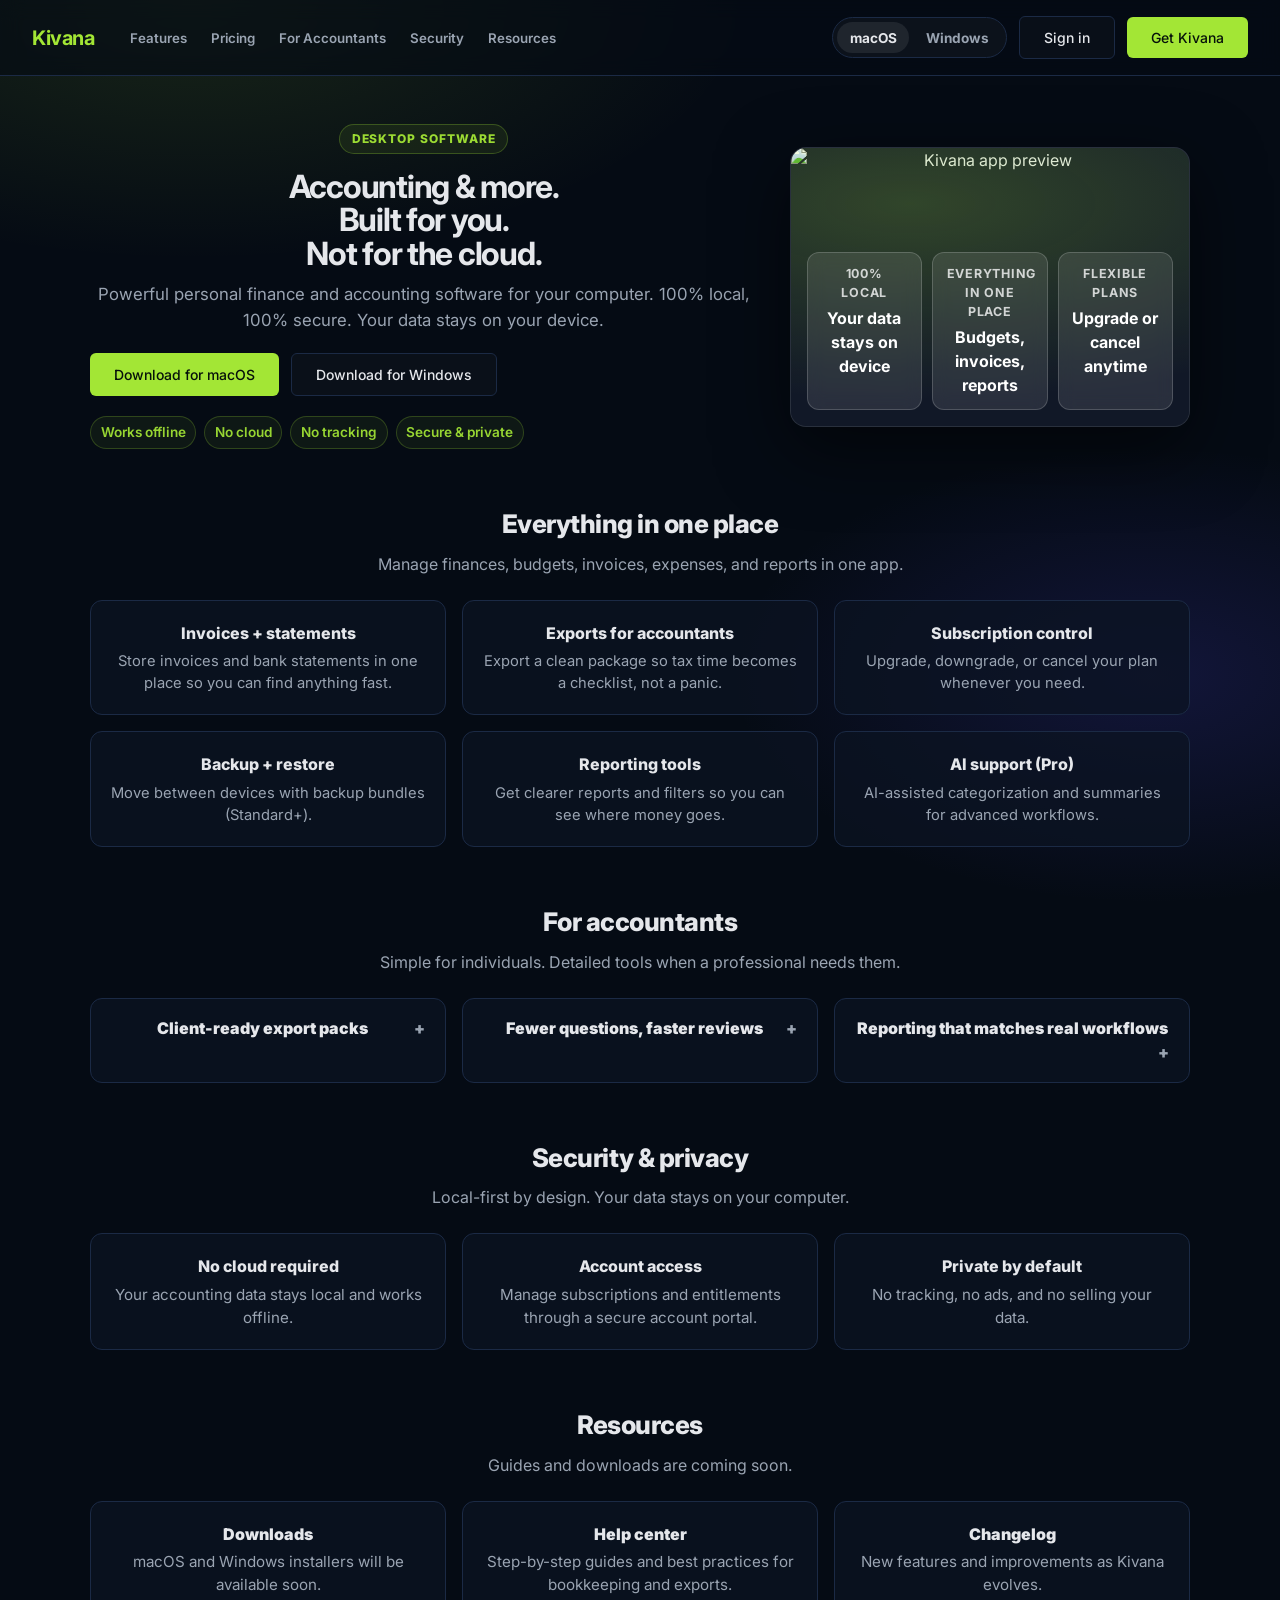
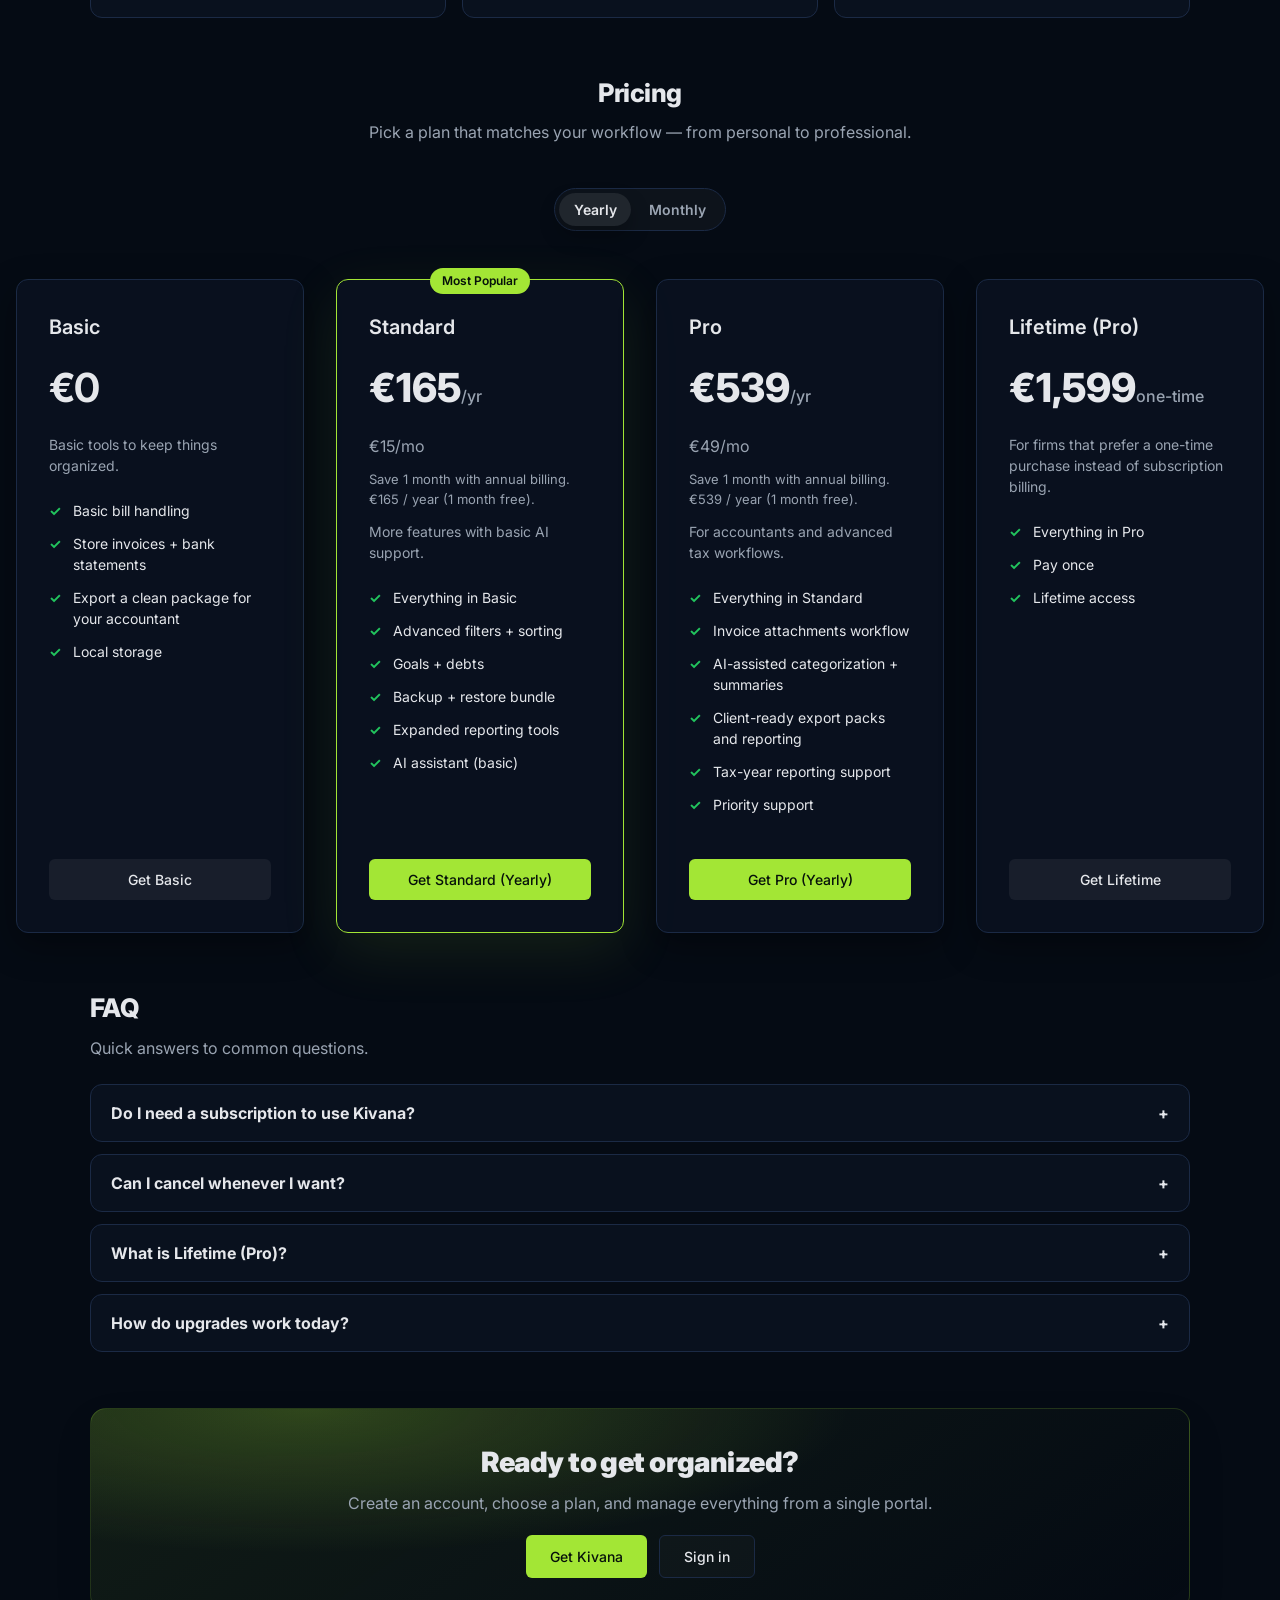
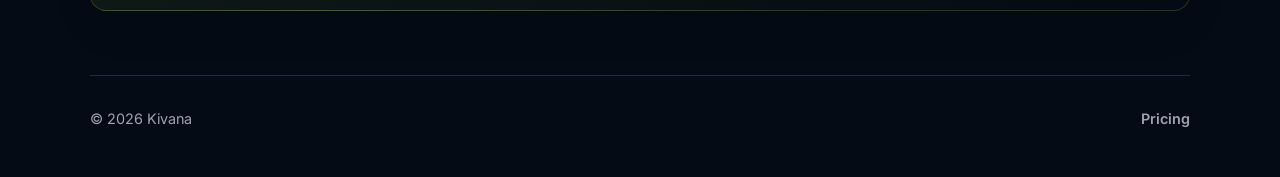
==== commit 647b999d: "Portal: mobile friendly nav + simplified/advanced sections" ====
--- a/kivana-api/kivana-portal/index.html
+++ b/kivana-api/kivana-portal/index.html
@@ -5,7 +5,7 @@
   <meta name="viewport" content="width=device-width, initial-scale=1.0"/>
   <title>Kivana — Personal Finance & Accounting</title>
   <meta name="description" content="Kivana helps you organize finances, store invoices and statements, and export accountant-ready reports. Manage your subscription and account in one place." />
-  <link rel="stylesheet" href="portal.css?v=0.4.0" />
+  <link rel="stylesheet" href="portal.css?v=0.4.1" />
   <link rel="preconnect" href="https://fonts.googleapis.com">
   <link rel="preconnect" href="https://fonts.gstatic.com" crossorigin>
   <link href="https://fonts.googleapis.com/css2?family=Inter:wght@400;500;600;700&display=swap" rel="stylesheet">
@@ -30,11 +30,44 @@
           <button id="btnSignIn" class="btn btn-secondary">Sign in</button>
           <button id="btnSignUp" class="btn btn-primary">Get Kivana</button>
         </div>
+        <button class="nav-menu-btn" id="btnMenu" type="button" aria-label="Open menu" aria-expanded="false">☰</button>
         <button id="btnNavPlans" class="btn btn-secondary hidden">Plans</button>
         <button id="btnNavAccount" class="btn btn-secondary hidden">Account</button>
         <span id="navUserEmail" class="hidden"></span>
         <button id="btnSignOut" class="btn btn-secondary hidden">Sign out</button>
       </div>
+    </div>
+
+    <div class="mobile-menu hidden" id="mobileMenu" role="dialog" aria-modal="true" aria-label="Menu">
+      <div class="mobile-menu-panel">
+        <div class="mobile-menu-top">
+          <div class="mobile-menu-title">Menu</div>
+          <button class="mobile-menu-close" id="btnCloseMenu" type="button" aria-label="Close menu">✕</button>
+        </div>
+        <div class="mobile-menu-links" id="mobileMenuPublic">
+          <button class="mobile-menu-link" id="mNavFeatures">Features</button>
+          <button class="mobile-menu-link" id="mNavPricing">Pricing</button>
+          <button class="mobile-menu-link" id="mNavAccountants">For Accountants</button>
+          <button class="mobile-menu-link" id="mNavSecurity">Security</button>
+          <button class="mobile-menu-link" id="mNavResources">Resources</button>
+        </div>
+        <div class="mobile-menu-links hidden" id="mobileMenuAuthed">
+          <button class="mobile-menu-link" id="mPlans">Plans</button>
+          <button class="mobile-menu-link" id="mAccount">Account</button>
+        </div>
+        <div class="mobile-menu-actions" id="mobileMenuPublicActions">
+          <div class="os-toggle" id="mOsToggle">
+            <button type="button" class="os-btn active" id="mOsMac">macOS</button>
+            <button type="button" class="os-btn" id="mOsWin">Windows</button>
+          </div>
+          <button class="btn btn-secondary w-full" id="mSignIn">Sign in</button>
+          <button class="btn btn-primary w-full" id="mGetKivana">Get Kivana</button>
+        </div>
+        <div class="mobile-menu-actions hidden" id="mobileMenuAuthedActions">
+          <button class="btn btn-secondary w-full" id="mSignOut">Sign out</button>
+        </div>
+      </div>
+      <div class="mobile-menu-backdrop" id="menuBackdrop"></div>
     </div>
 
     <!-- Auth View (Login / Signup) -->
@@ -143,29 +176,20 @@
 
           <section class="section" id="accountants">
             <div class="section-title">For accountants</div>
-            <div class="section-subtitle">Make client work faster with consistent exports and clean reporting.</div>
-            <div class="steps">
-              <div class="step">
-                <div class="step-n">1</div>
-                <div class="step-b">
-                  <div class="step-t">Collect everything</div>
-                  <div class="step-d">Invoices, statements, and documents stay organized and easy to review.</div>
-                </div>
-              </div>
-              <div class="step">
-                <div class="step-n">2</div>
-                <div class="step-b">
-                  <div class="step-t">Review and reconcile</div>
-                  <div class="step-d">Use filters and reporting tools to catch issues early and reduce back-and-forth.</div>
-                </div>
-              </div>
-              <div class="step">
-                <div class="step-n">3</div>
-                <div class="step-b">
-                  <div class="step-t">Export packs</div>
-                  <div class="step-d">Generate a client-ready export pack for tax-year reporting and archives.</div>
-                </div>
-              </div>
+            <div class="section-subtitle">Simple for individuals. Detailed tools when a professional needs them.</div>
+            <div class="details-grid">
+              <details class="details-card">
+                <summary>Client-ready export packs</summary>
+                <div class="details-body">Generate a clean export pack that’s easy to share, archive, and review for tax-year reporting.</div>
+              </details>
+              <details class="details-card">
+                <summary>Fewer questions, faster reviews</summary>
+                <div class="details-body">Invoices, statements, and reports stay in one place, so review time goes down and context is preserved.</div>
+              </details>
+              <details class="details-card">
+                <summary>Reporting that matches real workflows</summary>
+                <div class="details-body">Filters and reporting help you reconcile quickly and catch issues earlier.</div>
+              </details>
             </div>
           </section>
 
@@ -387,6 +411,6 @@
     </div>
   </div>
 
-  <script src="portal.js?v=0.4.0"></script>
+  <script src="portal.js?v=0.4.1"></script>
 </body>
 </html>
--- a/kivana-api/kivana-portal/portal.css
+++ b/kivana-api/kivana-portal/portal.css
@@ -122,6 +122,128 @@
   color: var(--text);
 }
 
+.nav-menu-btn {
+  display: none;
+  appearance: none;
+  border: 1px solid var(--border);
+  background: rgba(255,255,255,0.03);
+  color: var(--text);
+  border-radius: 10px;
+  padding: 0.55rem 0.75rem;
+  font-weight: 900;
+  cursor: pointer;
+}
+
+.nav-menu-btn:hover {
+  background: rgba(255,255,255,0.06);
+}
+
+.mobile-menu {
+  position: fixed;
+  inset: 0;
+  z-index: 100;
+}
+
+.mobile-menu-panel {
+  position: absolute;
+  right: 0;
+  top: 0;
+  height: 100%;
+  width: min(360px, 92vw);
+  z-index: 1;
+  background: rgba(11, 19, 34, 0.98);
+  border-left: 1px solid var(--border);
+  box-shadow: -24px 0 80px rgba(0,0,0,0.65);
+  padding: 1rem;
+  display: flex;
+  flex-direction: column;
+  gap: 1rem;
+}
+
+.mobile-menu-backdrop {
+  position: absolute;
+  inset: 0;
+  z-index: 0;
+  background: rgba(0,0,0,0.55);
+}
+
+.mobile-menu-top {
+  display: flex;
+  align-items: center;
+  justify-content: space-between;
+}
+
+.mobile-menu-title {
+  font-weight: 900;
+  letter-spacing: -0.01em;
+}
+
+.mobile-menu-close {
+  appearance: none;
+  border: 1px solid var(--border);
+  background: rgba(255,255,255,0.03);
+  color: var(--text);
+  border-radius: 10px;
+  padding: 0.45rem 0.65rem;
+  cursor: pointer;
+}
+
+.mobile-menu-links {
+  display: grid;
+  gap: 0.25rem;
+}
+
+.mobile-menu-link {
+  appearance: none;
+  background: transparent;
+  border: 1px solid transparent;
+  color: var(--text);
+  text-align: left;
+  padding: 0.75rem 0.85rem;
+  border-radius: 12px;
+  font-weight: 800;
+  cursor: pointer;
+}
+
+.mobile-menu-link:hover {
+  border-color: var(--border);
+  background: rgba(255,255,255,0.03);
+}
+
+.mobile-menu-actions {
+  display: grid;
+  gap: 0.75rem;
+  margin-top: auto;
+}
+
+@media (max-width: 900px) {
+  #navbar {
+    padding: 0.9rem 1rem;
+  }
+
+  .nav-links {
+    margin-left: 0.75rem;
+    justify-content: flex-end;
+  }
+
+  .nav-main,
+  .nav-actions {
+    display: none;
+  }
+
+  .nav-menu-btn {
+    display: inline-flex;
+    align-items: center;
+    justify-content: center;
+  }
+}
+
+@media (max-width: 520px) {
+  .logo {
+    font-size: 1.1rem;
+  }
+}
+
 /* Container */
 #app {
   min-height: 100vh;
@@ -135,6 +257,20 @@
   max-width: 1320px;
   margin: 0 auto;
   width: 100%;
+}
+
+@media (max-width: 600px) {
+  .view {
+    padding: 2rem 0.85rem;
+  }
+
+  .card {
+    padding: 1.5rem;
+  }
+
+  .profile-row {
+    grid-template-columns: 1fr;
+  }
 }
 
 .card {
@@ -390,6 +526,20 @@
   letter-spacing: -0.04em;
 }
 
+@media (max-width: 600px) {
+  .hero-title {
+    font-size: 2.35rem;
+  }
+
+  .hero-subtitle {
+    font-size: 1rem;
+  }
+
+  .hero-media {
+    min-height: 220px;
+  }
+}
+
 .hero-subtitle {
   color: var(--text-muted);
   font-size: 1.05rem;
@@ -511,6 +661,52 @@
   margin-bottom: 1.5rem;
 }
 
+.details-grid {
+  display: grid;
+  grid-template-columns: repeat(3, minmax(0, 1fr));
+  gap: 1rem;
+}
+
+@media (max-width: 900px) {
+  .details-grid {
+    grid-template-columns: 1fr;
+  }
+}
+
+.details-card {
+  background: rgba(11, 19, 34, 0.75);
+  border: 1px solid var(--border);
+  border-radius: 12px;
+  padding: 1.1rem 1.25rem;
+}
+
+.details-card summary {
+  cursor: pointer;
+  font-weight: 900;
+  list-style: none;
+}
+
+.details-card summary::-webkit-details-marker {
+  display: none;
+}
+
+.details-card summary::after {
+  content: '+';
+  float: right;
+  color: var(--text-muted);
+  font-weight: 900;
+}
+
+.details-card[open] summary::after {
+  content: '–';
+}
+
+.details-body {
+  color: var(--text-muted);
+  margin-top: 0.75rem;
+  font-size: 0.95rem;
+}
+
 .feature-grid {
   display: grid;
   grid-template-columns: repeat(3, minmax(0, 1fr));
@@ -768,6 +964,17 @@
 @media (max-width: 1100px) {
   .plans-grid {
     grid-template-columns: repeat(auto-fit, minmax(260px, 1fr));
+  }
+}
+
+@media (max-width: 700px) {
+  .plans-grid {
+    grid-template-columns: 1fr;
+    gap: 1rem;
+  }
+
+  .plan-card {
+    padding: 1.5rem;
   }
 }
 
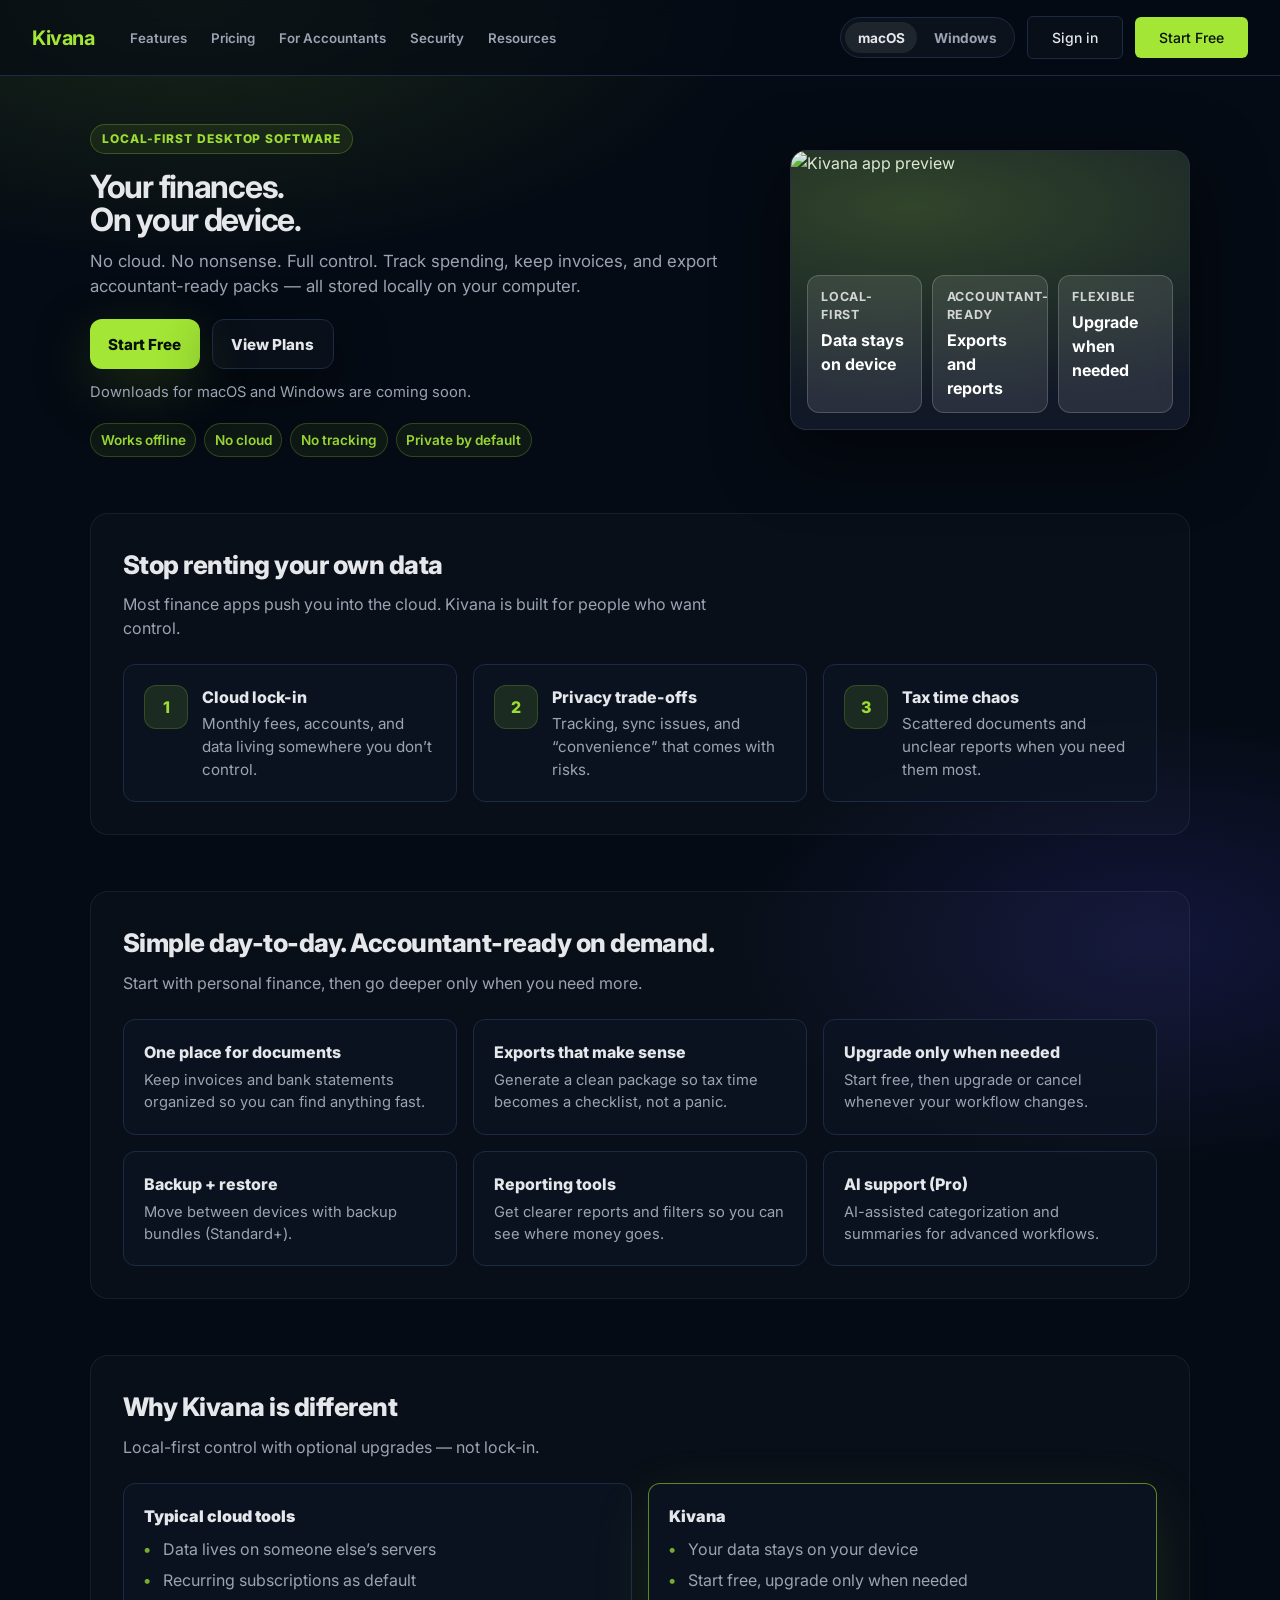
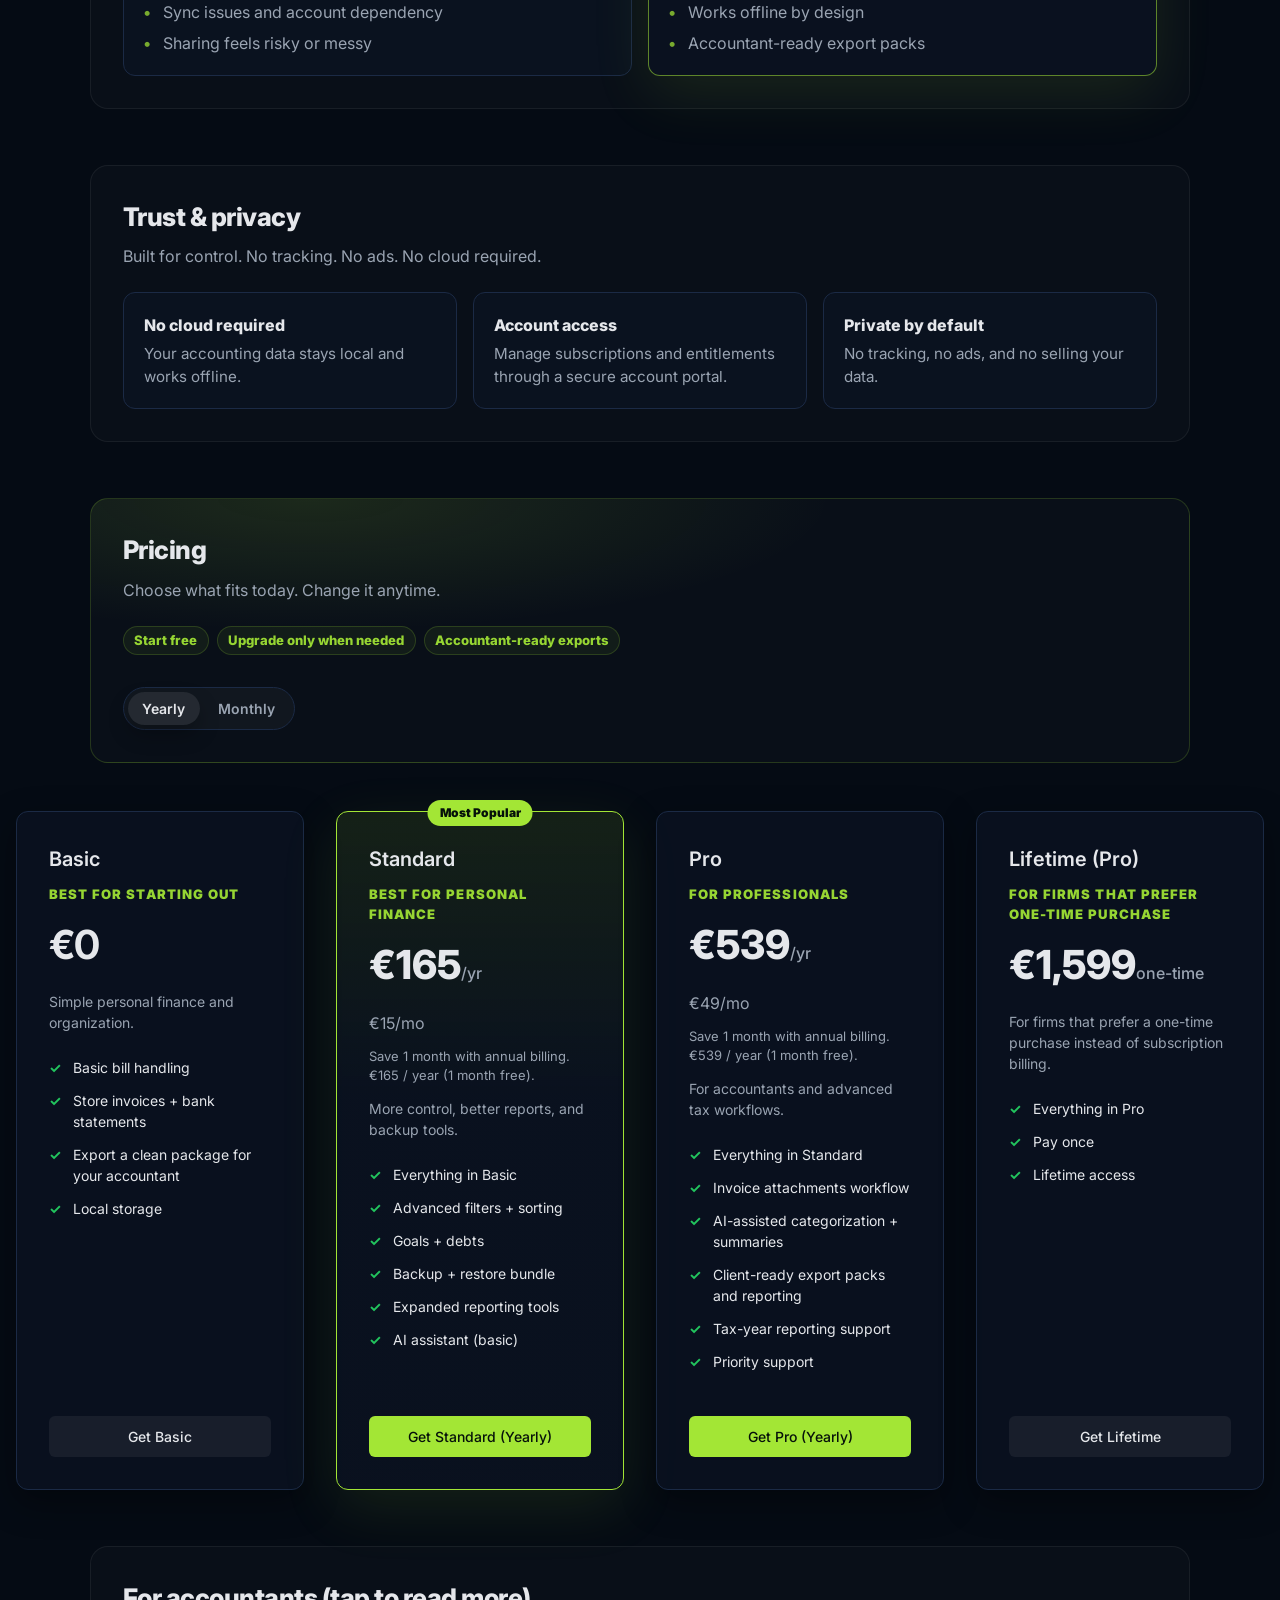
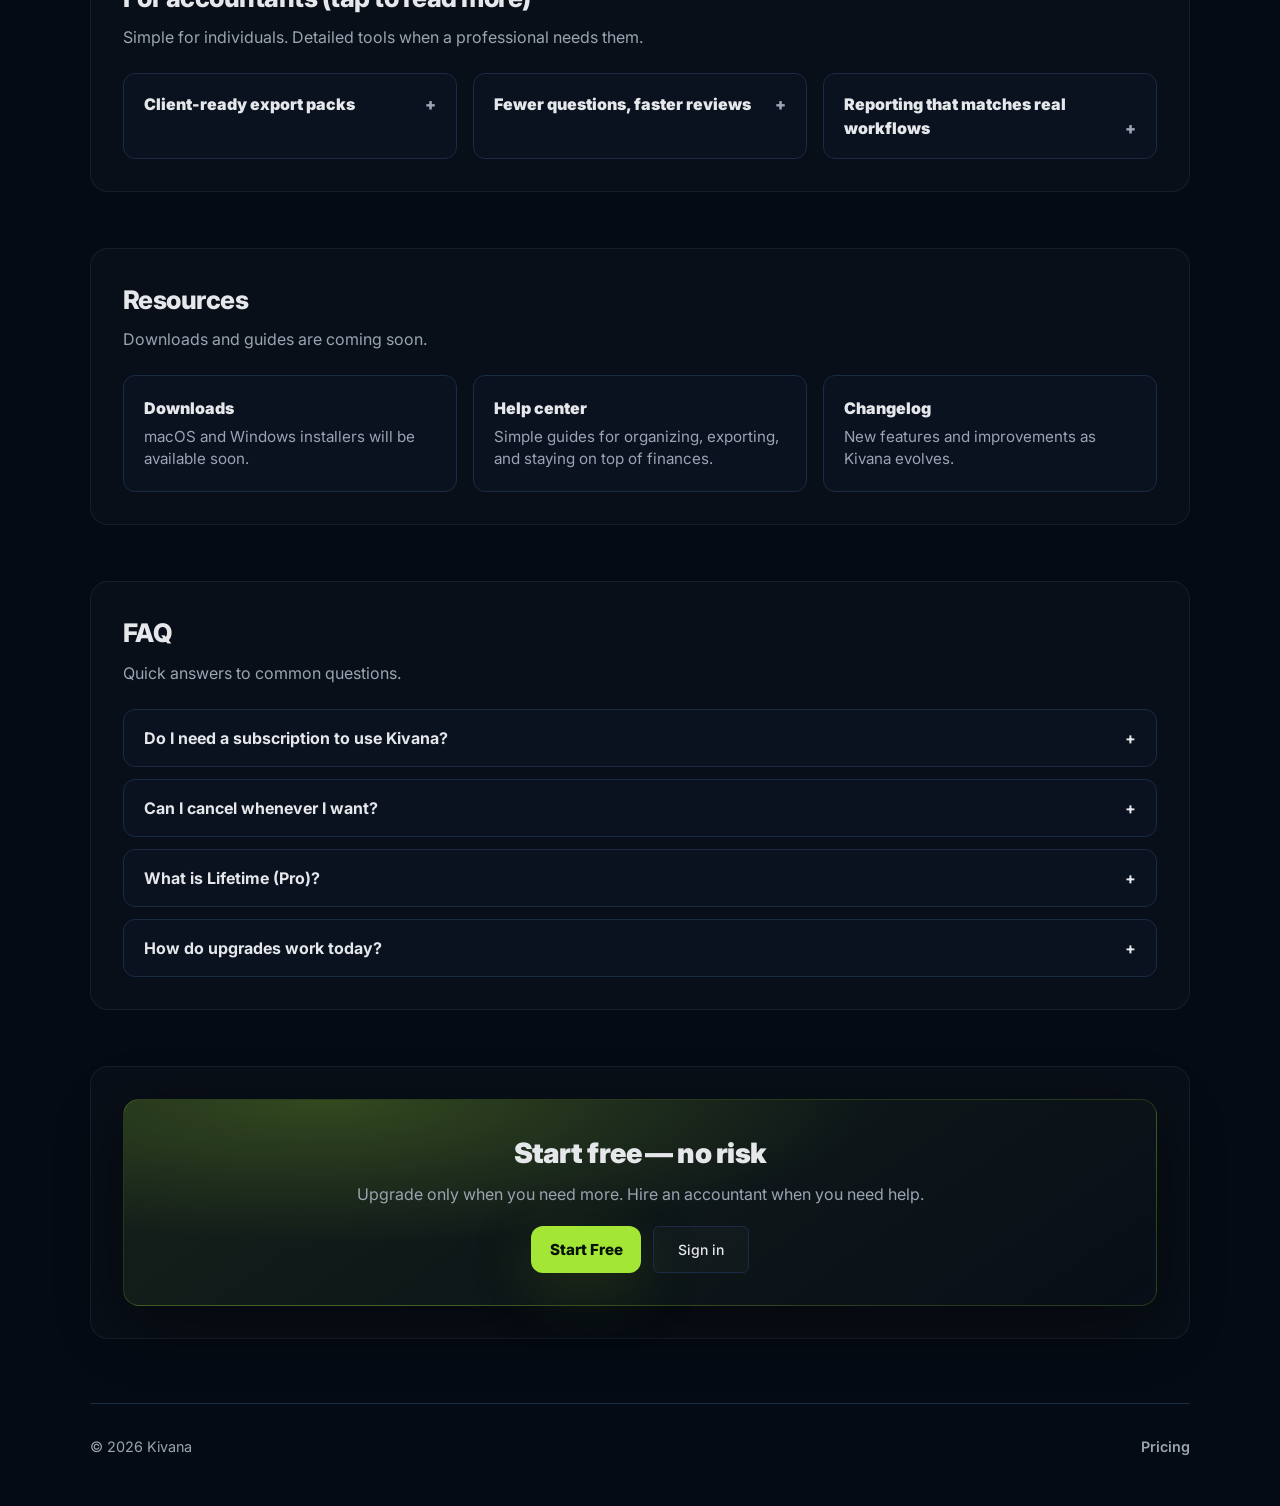
==== commit 245b319c: "Portal: stronger hero + story flow + pricing positioning" ====
--- a/kivana-api/kivana-portal/index.html
+++ b/kivana-api/kivana-portal/index.html
@@ -4,8 +4,8 @@
   <meta charset="UTF-8" />
   <meta name="viewport" content="width=device-width, initial-scale=1.0"/>
   <title>Kivana — Personal Finance & Accounting</title>
-  <meta name="description" content="Kivana helps you organize finances, store invoices and statements, and export accountant-ready reports. Manage your subscription and account in one place." />
-  <link rel="stylesheet" href="portal.css?v=0.4.1" />
+  <meta name="description" content="Kivana is local-first personal finance and accounting software. Your data stays on your device, with flexible plans and accountant-ready exports when you need them." />
+  <link rel="stylesheet" href="portal.css?v=0.4.4" />
   <link rel="preconnect" href="https://fonts.googleapis.com">
   <link rel="preconnect" href="https://fonts.gstatic.com" crossorigin>
   <link href="https://fonts.googleapis.com/css2?family=Inter:wght@400;500;600;700&display=swap" rel="stylesheet">
@@ -28,7 +28,7 @@
             <button type="button" class="os-btn" id="osWin">Windows</button>
           </div>
           <button id="btnSignIn" class="btn btn-secondary">Sign in</button>
-          <button id="btnSignUp" class="btn btn-primary">Get Kivana</button>
+          <button id="btnSignUp" class="btn btn-primary">Start Free</button>
         </div>
         <button class="nav-menu-btn" id="btnMenu" type="button" aria-label="Open menu" aria-expanded="false">☰</button>
         <button id="btnNavPlans" class="btn btn-secondary hidden">Plans</button>
@@ -61,7 +61,7 @@
             <button type="button" class="os-btn" id="mOsWin">Windows</button>
           </div>
           <button class="btn btn-secondary w-full" id="mSignIn">Sign in</button>
-          <button class="btn btn-primary w-full" id="mGetKivana">Get Kivana</button>
+          <button class="btn btn-primary w-full" id="mGetKivana">Start Free</button>
         </div>
         <div class="mobile-menu-actions hidden" id="mobileMenuAuthedActions">
           <button class="btn btn-secondary w-full" id="mSignOut">Sign out</button>
@@ -105,18 +105,19 @@
         <div id="marketingSections">
           <div class="hero">
             <div>
-              <div class="hero-kicker">Desktop software</div>
-              <h2 class="hero-title">Accounting & more.<br/>Built for you.<br/>Not for the cloud.</h2>
-              <p class="hero-subtitle">Powerful personal finance and accounting software for your computer. 100% local, 100% secure. Your data stays on your device.</p>
+              <div class="hero-kicker">Local-first desktop software</div>
+              <h2 class="hero-title">Your finances.<br/>On your device.</h2>
+              <p class="hero-subtitle">No cloud. No nonsense. Full control. Track spending, keep invoices, and export accountant-ready packs — all stored locally on your computer.</p>
               <div class="hero-ctas">
-                <button class="btn btn-primary" id="btnDownloadPrimary">Download for macOS</button>
-                <button class="btn btn-secondary" id="btnDownloadSecondary">Download for Windows</button>
-              </div>
+                <button class="btn btn-primary btn-hero" id="btnHeroStartFree">Start Free</button>
+                <button class="btn btn-secondary btn-hero" id="btnHeroViewPlans">View Plans</button>
+              </div>
+              <div class="hero-meta">Downloads for macOS and Windows are coming soon.</div>
               <div class="hero-badges">
                 <span class="badge-chip">Works offline</span>
                 <span class="badge-chip">No cloud</span>
                 <span class="badge-chip">No tracking</span>
-                <span class="badge-chip">Secure & private</span>
+                <span class="badge-chip">Private by default</span>
               </div>
             </div>
             <div class="hero-media">
@@ -128,36 +129,64 @@
               />
               <div class="hero-stats">
                 <div class="stat">
-                  <div class="stat-k">100% local</div>
-                  <div class="stat-v">Your data stays on device</div>
+                  <div class="stat-k">Local-first</div>
+                  <div class="stat-v">Data stays on device</div>
                 </div>
                 <div class="stat">
-                  <div class="stat-k">Everything in one place</div>
-                  <div class="stat-v">Budgets, invoices, reports</div>
+                  <div class="stat-k">Accountant-ready</div>
+                  <div class="stat-v">Exports and reports</div>
                 </div>
                 <div class="stat">
-                  <div class="stat-k">Flexible plans</div>
-                  <div class="stat-v">Upgrade or cancel anytime</div>
-                </div>
-              </div>
-            </div>
-          </div>
+                  <div class="stat-k">Flexible</div>
+                  <div class="stat-v">Upgrade when needed</div>
+                </div>
+              </div>
+            </div>
+          </div>
+
+          <section class="section" id="story">
+            <div class="section-title">Stop renting your own data</div>
+            <div class="section-subtitle">Most finance apps push you into the cloud. Kivana is built for people who want control.</div>
+            <div class="steps">
+              <div class="step">
+                <div class="step-n">1</div>
+                <div>
+                  <div class="step-t">Cloud lock-in</div>
+                  <div class="step-d">Monthly fees, accounts, and data living somewhere you don’t control.</div>
+                </div>
+              </div>
+              <div class="step">
+                <div class="step-n">2</div>
+                <div>
+                  <div class="step-t">Privacy trade-offs</div>
+                  <div class="step-d">Tracking, sync issues, and “convenience” that comes with risks.</div>
+                </div>
+              </div>
+              <div class="step">
+                <div class="step-n">3</div>
+                <div>
+                  <div class="step-t">Tax time chaos</div>
+                  <div class="step-d">Scattered documents and unclear reports when you need them most.</div>
+                </div>
+              </div>
+            </div>
+          </section>
 
           <section class="section" id="features">
-            <div class="section-title">Everything in one place</div>
-            <div class="section-subtitle">Manage finances, budgets, invoices, expenses, and reports in one app.</div>
+            <div class="section-title">Simple day-to-day. Accountant-ready on demand.</div>
+            <div class="section-subtitle">Start with personal finance, then go deeper only when you need more.</div>
             <div class="feature-grid">
               <div class="feature">
-                <h4>Invoices + statements</h4>
-                <p>Store invoices and bank statements in one place so you can find anything fast.</p>
-              </div>
-              <div class="feature">
-                <h4>Exports for accountants</h4>
-                <p>Export a clean package so tax time becomes a checklist, not a panic.</p>
-              </div>
-              <div class="feature">
-                <h4>Subscription control</h4>
-                <p>Upgrade, downgrade, or cancel your plan whenever you need.</p>
+                <h4>One place for documents</h4>
+                <p>Keep invoices and bank statements organized so you can find anything fast.</p>
+              </div>
+              <div class="feature">
+                <h4>Exports that make sense</h4>
+                <p>Generate a clean package so tax time becomes a checklist, not a panic.</p>
+              </div>
+              <div class="feature">
+                <h4>Upgrade only when needed</h4>
+                <p>Start free, then upgrade or cancel whenever your workflow changes.</p>
               </div>
               <div class="feature">
                 <h4>Backup + restore</h4>
@@ -174,28 +203,34 @@
             </div>
           </section>
 
-          <section class="section" id="accountants">
-            <div class="section-title">For accountants</div>
-            <div class="section-subtitle">Simple for individuals. Detailed tools when a professional needs them.</div>
-            <div class="details-grid">
-              <details class="details-card">
-                <summary>Client-ready export packs</summary>
-                <div class="details-body">Generate a clean export pack that’s easy to share, archive, and review for tax-year reporting.</div>
-              </details>
-              <details class="details-card">
-                <summary>Fewer questions, faster reviews</summary>
-                <div class="details-body">Invoices, statements, and reports stay in one place, so review time goes down and context is preserved.</div>
-              </details>
-              <details class="details-card">
-                <summary>Reporting that matches real workflows</summary>
-                <div class="details-body">Filters and reporting help you reconcile quickly and catch issues earlier.</div>
-              </details>
+          <section class="section" id="different">
+            <div class="section-title">Why Kivana is different</div>
+            <div class="section-subtitle">Local-first control with optional upgrades — not lock-in.</div>
+            <div class="compare-grid">
+              <div class="compare-card">
+                <div class="compare-kicker">Typical cloud tools</div>
+                <ul class="compare-list">
+                  <li>Data lives on someone else’s servers</li>
+                  <li>Recurring subscriptions as default</li>
+                  <li>Sync issues and account dependency</li>
+                  <li>Sharing feels risky or messy</li>
+                </ul>
+              </div>
+              <div class="compare-card compare-card-primary">
+                <div class="compare-kicker">Kivana</div>
+                <ul class="compare-list">
+                  <li>Your data stays on your device</li>
+                  <li>Start free, upgrade only when needed</li>
+                  <li>Works offline by design</li>
+                  <li>Accountant-ready export packs</li>
+                </ul>
+              </div>
             </div>
           </section>
 
           <section class="section" id="security">
-            <div class="section-title">Security & privacy</div>
-            <div class="section-subtitle">Local-first by design. Your data stays on your computer.</div>
+            <div class="section-title">Trust & privacy</div>
+            <div class="section-subtitle">Built for control. No tracking. No ads. No cloud required.</div>
             <div class="security-grid">
               <div class="security-item">
                 <div class="security-t">No cloud required</div>
@@ -211,30 +246,16 @@
               </div>
             </div>
           </section>
-
-          <section class="section" id="resources">
-            <div class="section-title">Resources</div>
-            <div class="section-subtitle">Guides and downloads are coming soon.</div>
-            <div class="resource-grid">
-              <div class="resource-card">
-                <div class="resource-t">Downloads</div>
-                <div class="resource-d">macOS and Windows installers will be available soon.</div>
-              </div>
-              <div class="resource-card">
-                <div class="resource-t">Help center</div>
-                <div class="resource-d">Step-by-step guides and best practices for bookkeeping and exports.</div>
-              </div>
-              <div class="resource-card">
-                <div class="resource-t">Changelog</div>
-                <div class="resource-d">New features and improvements as Kivana evolves.</div>
-              </div>
-            </div>
-          </section>
         </div>
 
         <section class="section" id="pricing">
           <div class="section-title">Pricing</div>
-          <div class="section-subtitle">Pick a plan that matches your workflow — from personal to professional.</div>
+          <div class="section-subtitle">Choose what fits today. Change it anytime.</div>
+          <div class="pricing-points">
+            <span class="pricing-point">Start free</span>
+            <span class="pricing-point">Upgrade only when needed</span>
+            <span class="pricing-point">Accountant-ready exports</span>
+          </div>
           <div class="billingToggle" role="group" aria-label="Billing cycle">
             <button type="button" class="billingToggleBtn active" id="btnBillingYearly" data-cycle="yearly">Yearly</button>
             <button type="button" class="billingToggleBtn" id="btnBillingMonthly" data-cycle="monthly">Monthly</button>
@@ -246,8 +267,9 @@
         <div class="plan-card">
           <div class="plan-header">
             <h3>Basic</h3>
+            <div class="plan-for">Best for starting out</div>
             <div class="price">€0</div>
-            <p class="plan-desc">Basic tools to keep things organized.</p>
+            <p class="plan-desc">Simple personal finance and organization.</p>
           </div>
           <ul class="features">
             <li>Basic bill handling</li>
@@ -262,12 +284,13 @@
           <div class="badge">Most Popular</div>
           <div class="plan-header">
             <h3>Standard</h3>
+            <div class="plan-for">Best for personal finance</div>
             <div class="price">
               <span class="priceMain" id="stdMainPrice">€165</span><span class="priceUnit" id="stdMainUnit">/yr</span>
             </div>
             <div class="subPrice" id="stdSubPrice">€15/mo</div>
             <p class="plan-note" id="stdNote">Save 1 month with annual billing. €165 / year (1 month free).</p>
-            <p class="plan-desc">More features with basic AI support.</p>
+            <p class="plan-desc">More control, better reports, and backup tools.</p>
           </div>
           <ul class="features">
             <li>Everything in Basic</li>
@@ -283,6 +306,7 @@
         <div class="plan-card">
           <div class="plan-header">
             <h3>Pro</h3>
+            <div class="plan-for">For professionals</div>
             <div class="price">
               <span class="priceMain" id="proMainPrice">€539</span><span class="priceUnit" id="proMainUnit">/yr</span>
             </div>
@@ -304,6 +328,7 @@
         <div class="plan-card">
           <div class="plan-header">
             <h3>Lifetime (Pro)</h3>
+            <div class="plan-for">For firms that prefer one-time purchase</div>
             <div class="price">
               <span class="priceMain">€1,599</span><span class="priceUnit">one-time</span>
             </div>
@@ -324,6 +349,44 @@
       <div id="dashboardStatus" class="status-msg"></div>
 
       <div id="marketingFooter">
+        <section class="section" id="accountants">
+          <div class="section-title">For accountants (tap to read more)</div>
+          <div class="section-subtitle">Simple for individuals. Detailed tools when a professional needs them.</div>
+          <div class="details-grid">
+            <details class="details-card">
+              <summary>Client-ready export packs</summary>
+              <div class="details-body">Generate a clean export pack that’s easy to share, archive, and review for tax-year reporting.</div>
+            </details>
+            <details class="details-card">
+              <summary>Fewer questions, faster reviews</summary>
+              <div class="details-body">Invoices, statements, and reports stay in one place, so review time goes down and context is preserved.</div>
+            </details>
+            <details class="details-card">
+              <summary>Reporting that matches real workflows</summary>
+              <div class="details-body">Filters and reporting help you reconcile quickly and catch issues earlier.</div>
+            </details>
+          </div>
+        </section>
+
+        <section class="section" id="resources">
+          <div class="section-title">Resources</div>
+          <div class="section-subtitle">Downloads and guides are coming soon.</div>
+          <div class="resource-grid">
+            <div class="resource-card">
+              <div class="resource-t">Downloads</div>
+              <div class="resource-d">macOS and Windows installers will be available soon.</div>
+            </div>
+            <div class="resource-card">
+              <div class="resource-t">Help center</div>
+              <div class="resource-d">Simple guides for organizing, exporting, and staying on top of finances.</div>
+            </div>
+            <div class="resource-card">
+              <div class="resource-t">Changelog</div>
+              <div class="resource-d">New features and improvements as Kivana evolves.</div>
+            </div>
+          </div>
+        </section>
+
         <section class="section" id="faq">
           <div class="section-title">FAQ</div>
           <div class="section-subtitle">Quick answers to common questions.</div>
@@ -349,10 +412,10 @@
 
         <section class="section">
           <div class="cta">
-            <div class="cta-title">Ready to get organized?</div>
-            <div class="cta-subtitle">Create an account, choose a plan, and manage everything from a single portal.</div>
+            <div class="cta-title">Start free — no risk</div>
+            <div class="cta-subtitle">Upgrade only when you need more. Hire an accountant when you need help.</div>
             <div class="cta-actions">
-              <button class="btn btn-primary" id="btnCtaCreate">Get Kivana</button>
+              <button class="btn btn-primary btn-hero" id="btnCtaCreate">Start Free</button>
               <button class="btn btn-secondary" id="btnCtaSignIn">Sign in</button>
             </div>
           </div>
@@ -411,6 +474,6 @@
     </div>
   </div>
 
-  <script src="portal.js?v=0.4.1"></script>
+  <script src="portal.js?v=0.4.4"></script>
 </body>
 </html>
--- a/kivana-api/kivana-portal/portal.css
+++ b/kivana-api/kivana-portal/portal.css
@@ -457,6 +457,18 @@
   background-color: rgba(255,255,255,0.10);
 }
 
+.btn-hero {
+  border-radius: 12px;
+  font-weight: 800;
+  font-size: 0.95rem;
+  padding: 0.9rem 1.15rem;
+  box-shadow: 0 18px 55px rgba(0,0,0,0.45);
+}
+
+.btn-primary.btn-hero {
+  box-shadow: 0 18px 55px rgba(163,230,53,0.16), 0 18px 55px rgba(0,0,0,0.35);
+}
+
 .error-msg {
   color: var(--error);
   font-size: 0.875rem;
@@ -479,7 +491,6 @@
 
 /* Dashboard Plans */
 .dashboard-header {
-  text-align: center;
   margin-bottom: 3rem;
 }
 
@@ -511,6 +522,7 @@
   align-items: center;
   margin: 0 auto 2.25rem auto;
   max-width: 1100px;
+  text-align: left;
 }
 
 @media (max-width: 900px) {
@@ -552,6 +564,12 @@
   margin-top: 1.25rem;
   flex-wrap: wrap;
   justify-content: flex-start;
+}
+
+.hero-meta {
+  margin-top: 0.75rem;
+  color: var(--text-muted);
+  font-size: 0.92rem;
 }
 
 .hero-badges {
@@ -647,6 +665,11 @@
 .section {
   margin: 3.5rem auto 0 auto;
   max-width: 1100px;
+  background: rgba(255,255,255,0.018);
+  border: 1px solid rgba(255,255,255,0.06);
+  border-radius: 18px;
+  padding: 2rem;
+  scroll-margin-top: 96px;
 }
 
 .section-title {
@@ -659,6 +682,99 @@
 .section-subtitle {
   color: var(--text-muted);
   margin-bottom: 1.5rem;
+  max-width: 62ch;
+}
+
+@media (max-width: 600px) {
+  .section {
+    padding: 1.25rem;
+    scroll-margin-top: 84px;
+  }
+}
+
+#pricing.section {
+  border-color: rgba(163,230,53,0.18);
+  background: radial-gradient(950px 240px at 20% 0%, rgba(163,230,53,0.12), rgba(255,255,255,0.0) 55%),
+    rgba(255,255,255,0.018);
+}
+
+.pricing-points {
+  display: flex;
+  flex-wrap: wrap;
+  gap: 0.5rem;
+  margin: 0.35rem 0 0.75rem 0;
+}
+
+.pricing-point {
+  display: inline-flex;
+  align-items: center;
+  border-radius: 999px;
+  border: 1px solid rgba(163,230,53,0.18);
+  background: rgba(163,230,53,0.06);
+  color: rgba(163,230,53,0.92);
+  font-weight: 800;
+  font-size: 0.82rem;
+  padding: 0.25rem 0.65rem;
+}
+
+.plan-for {
+  margin-top: -0.35rem;
+  margin-bottom: 0.65rem;
+  color: rgba(163,230,53,0.92);
+  font-weight: 900;
+  font-size: 0.82rem;
+  text-transform: uppercase;
+  letter-spacing: 0.08em;
+}
+
+.compare-grid {
+  display: grid;
+  grid-template-columns: repeat(2, minmax(0, 1fr));
+  gap: 1rem;
+}
+
+@media (max-width: 900px) {
+  .compare-grid {
+    grid-template-columns: 1fr;
+  }
+}
+
+.compare-card {
+  background: rgba(11, 19, 34, 0.75);
+  border: 1px solid var(--border);
+  border-radius: 12px;
+  padding: 1.25rem;
+}
+
+.compare-card-primary {
+  border-color: rgba(163,230,53,0.55);
+  box-shadow: 0 18px 60px rgba(163,230,53,0.10);
+}
+
+.compare-kicker {
+  font-weight: 900;
+  margin-bottom: 0.6rem;
+}
+
+.compare-list {
+  list-style: none;
+  display: grid;
+  gap: 0.45rem;
+  color: var(--text-muted);
+  padding-left: 0;
+}
+
+.compare-list li {
+  padding-left: 1.2rem;
+  position: relative;
+}
+
+.compare-list li::before {
+  content: '•';
+  position: absolute;
+  left: 0;
+  color: rgba(163,230,53,0.72);
+  font-weight: 900;
 }
 
 .details-grid {
@@ -879,7 +995,7 @@
   border-radius: 16px;
   padding: 2rem;
   text-align: center;
-  box-shadow: 0 16px 40px rgba(0,0,0,0.08);
+  box-shadow: 0 18px 65px rgba(0,0,0,0.45);
 }
 
 .cta-title {
@@ -1002,6 +1118,10 @@
   box-shadow: 0 22px 60px rgba(0,0,0,0.55);
 }
 
+.plan-card.highlight:hover {
+  transform: translateY(-8px);
+}
+
 .plan-card:hover .badge {
   transform: translateX(-50%) translateY(-1px);
 }
@@ -1009,6 +1129,8 @@
 .plan-card.highlight {
   border-color: var(--primary);
   box-shadow: 0 18px 60px rgba(163, 230, 53, 0.10);
+  background: linear-gradient(180deg, rgba(163,230,53,0.10), rgba(11, 19, 34, 0.78) 42%);
+  transform: translateY(-6px);
 }
 
 .plan-card.is-current {
@@ -1030,7 +1152,7 @@
   background: var(--primary);
   color: #06110A;
   font-size: 0.75rem;
-  font-weight: 600;
+  font-weight: 900;
   padding: 0.25rem 0.75rem;
   border-radius: 999px;
 }
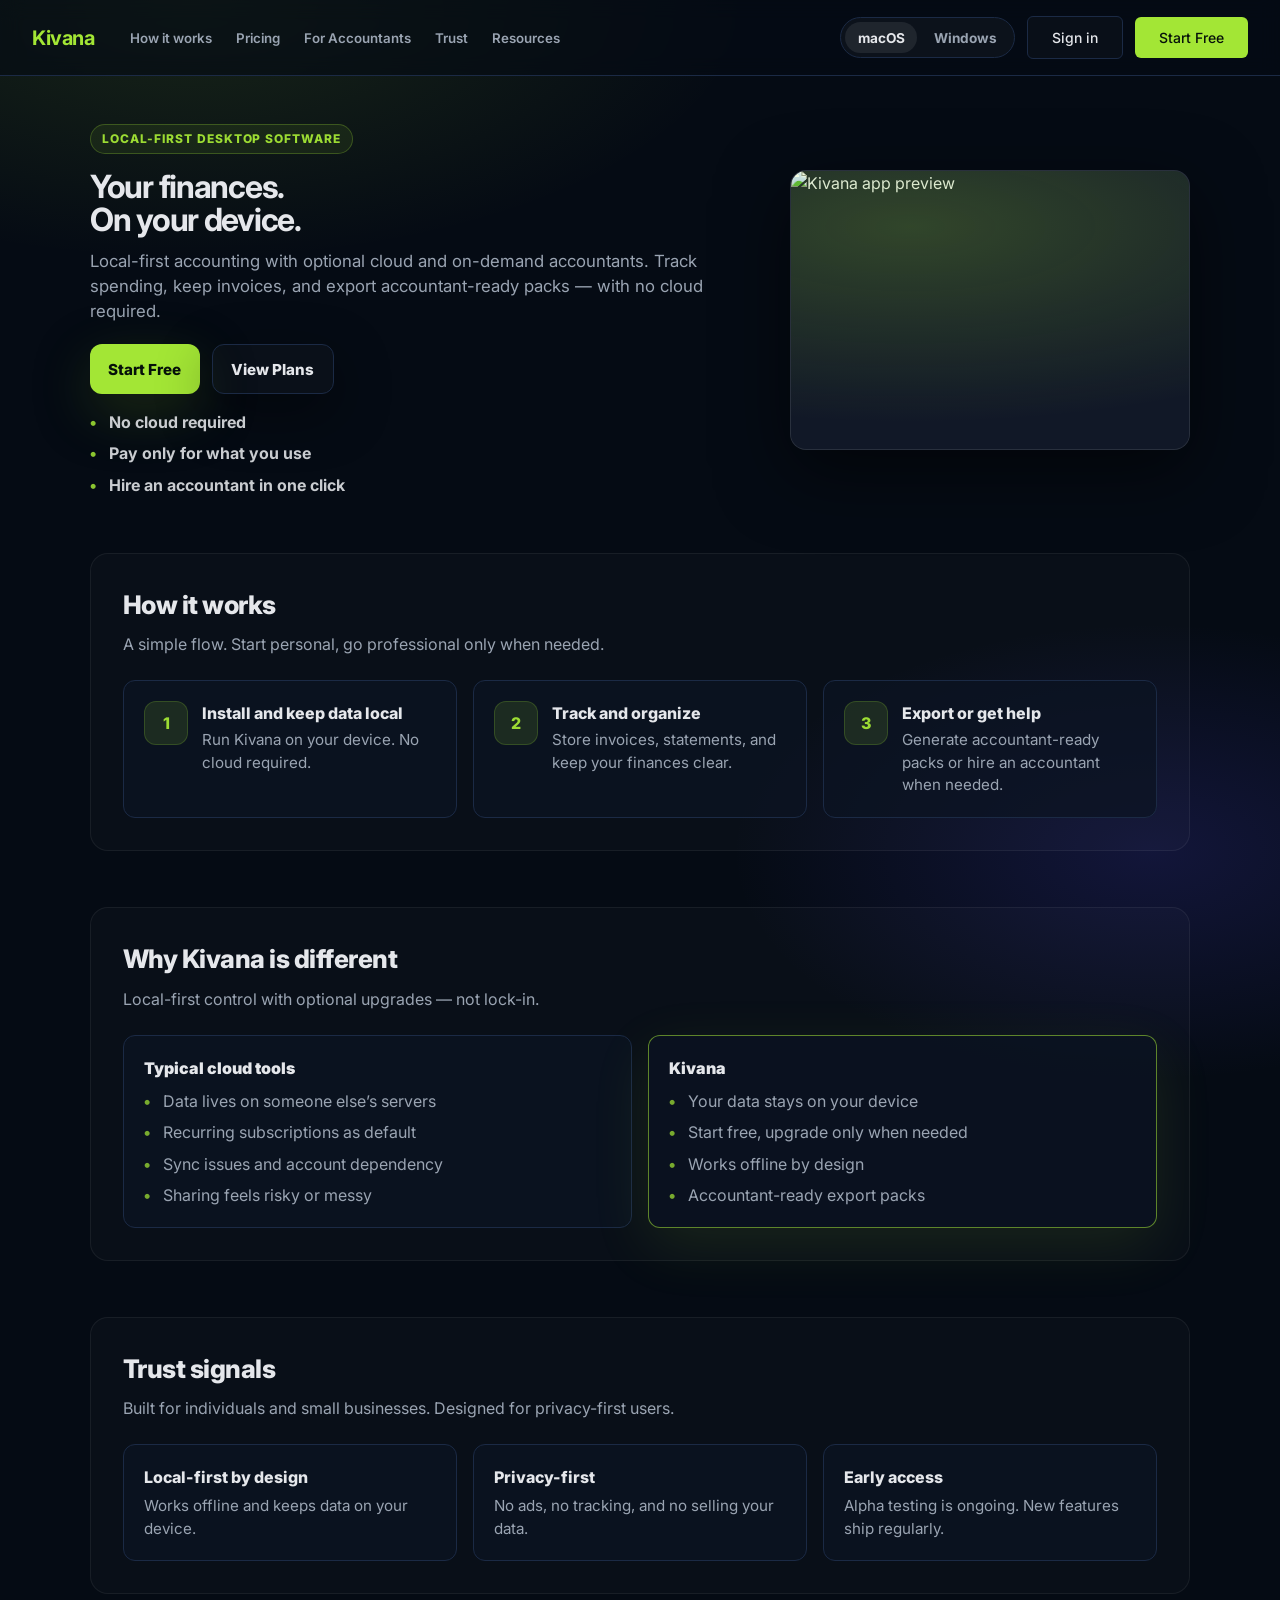
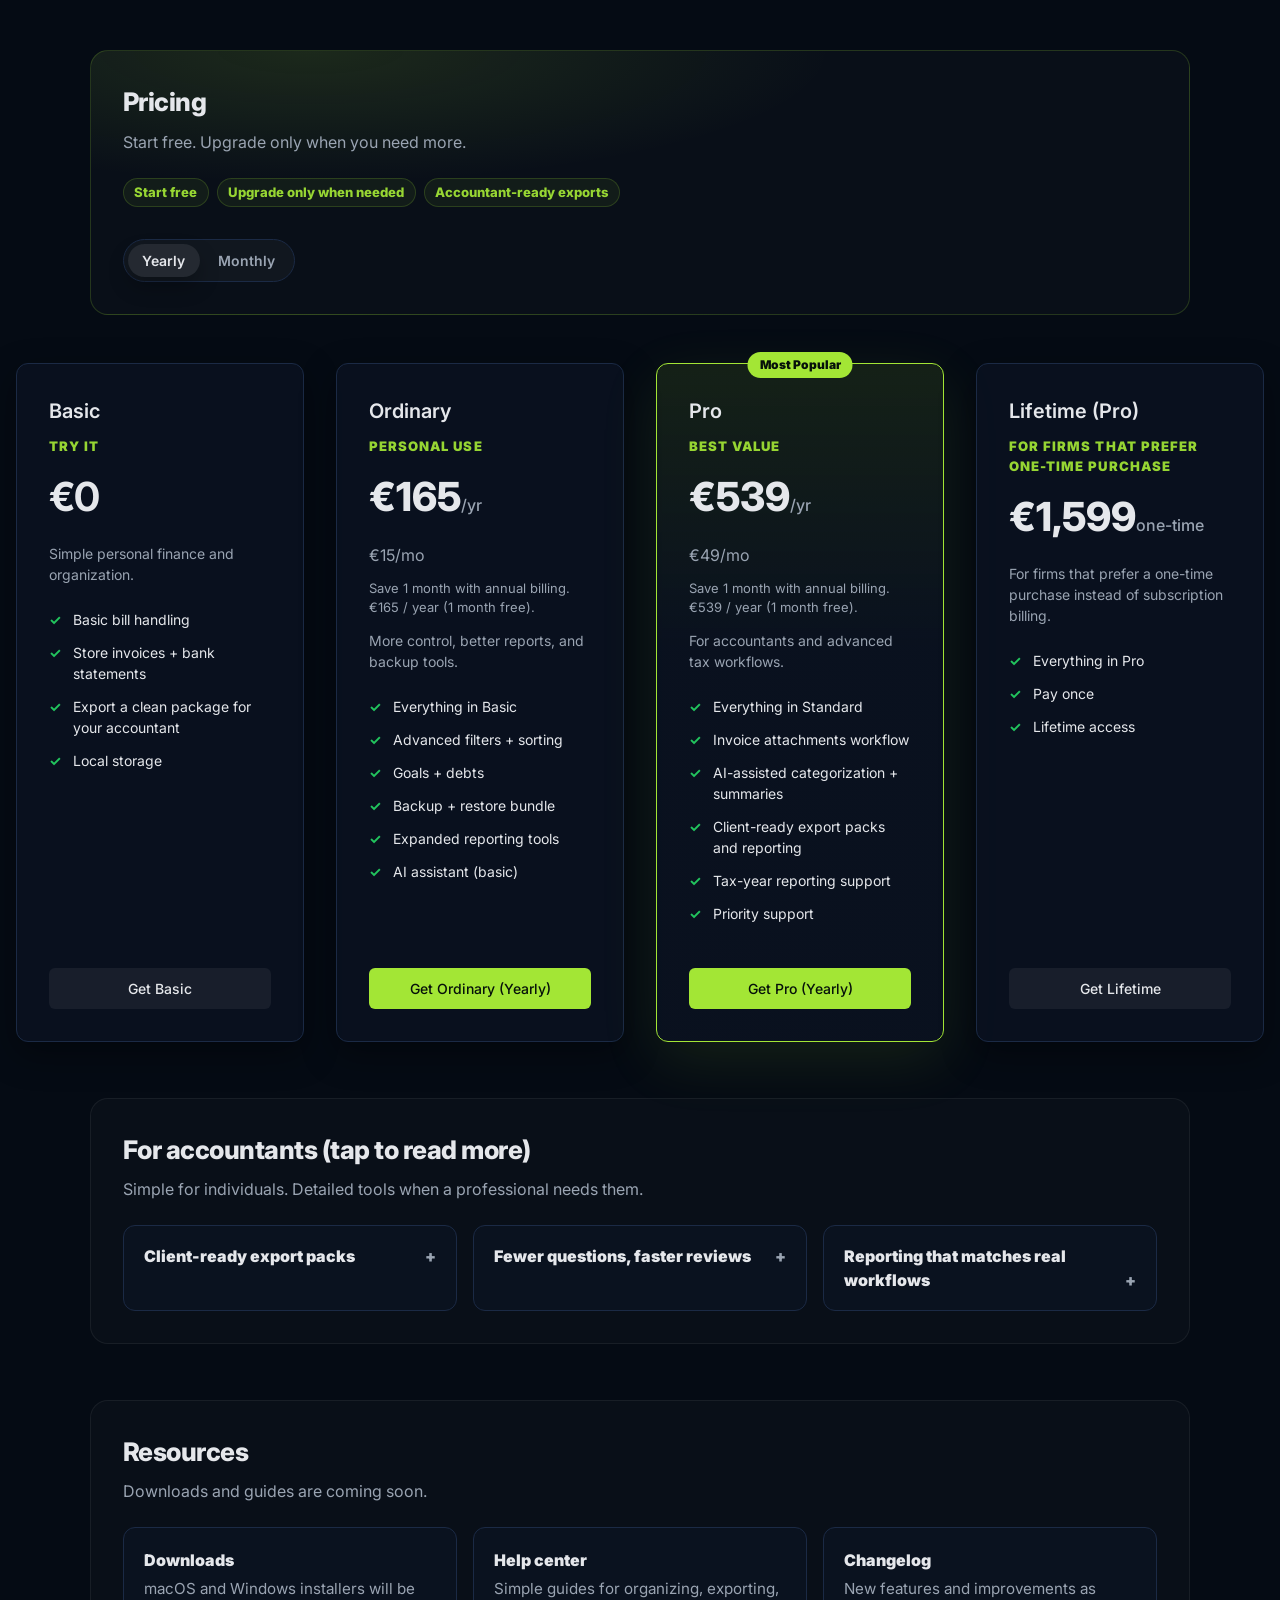
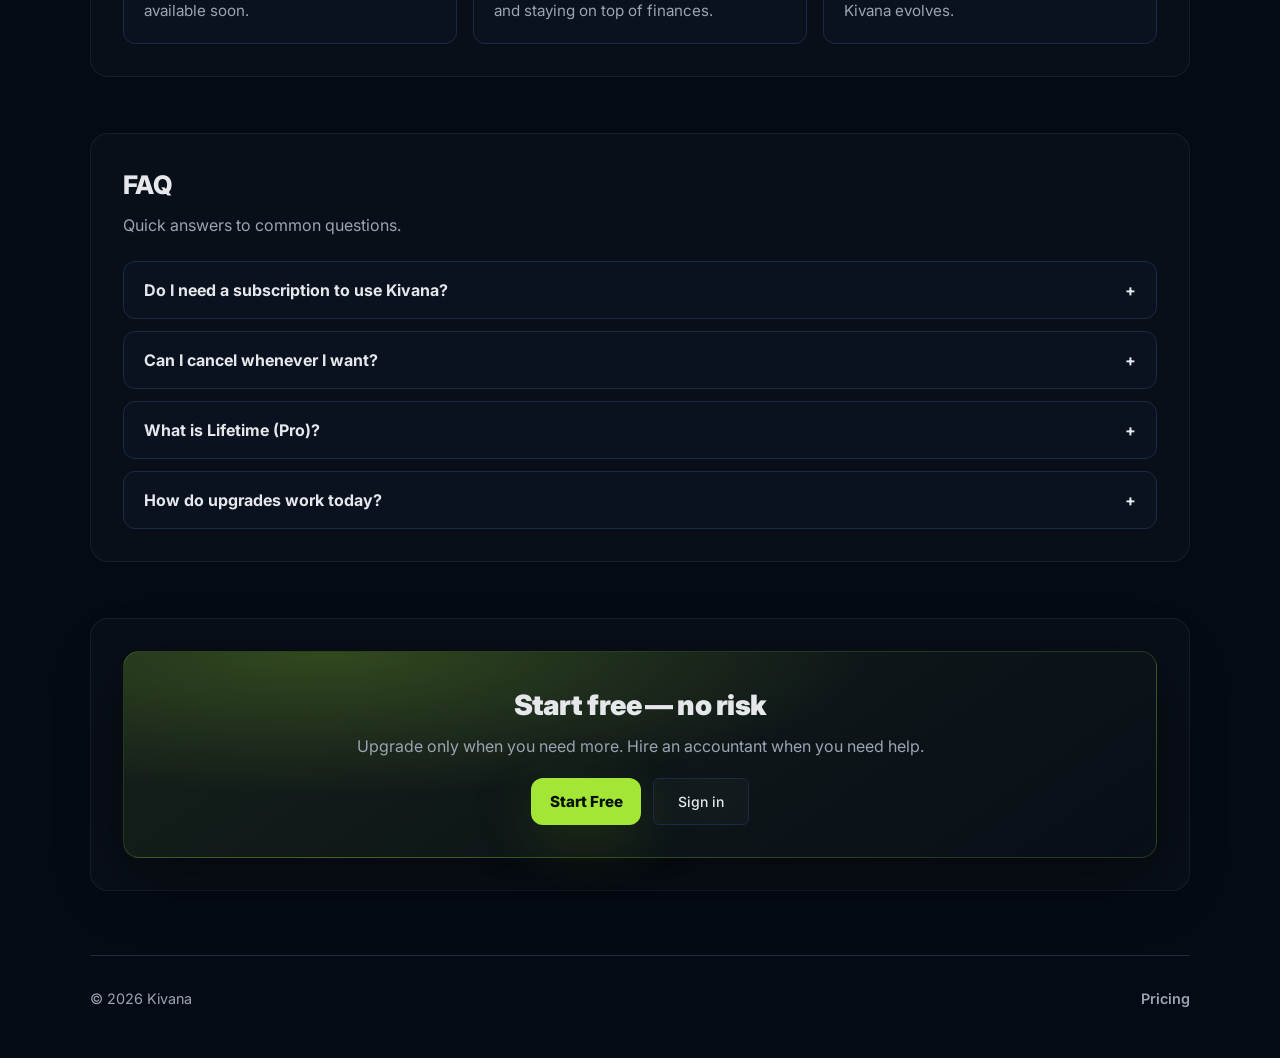
==== commit 4c752d48: "Portal: sharpen above-the-fold + simplify flow" ====
--- a/kivana-api/kivana-portal/index.html
+++ b/kivana-api/kivana-portal/index.html
@@ -5,7 +5,7 @@
   <meta name="viewport" content="width=device-width, initial-scale=1.0"/>
   <title>Kivana — Personal Finance & Accounting</title>
   <meta name="description" content="Kivana is local-first personal finance and accounting software. Your data stays on your device, with flexible plans and accountant-ready exports when you need them." />
-  <link rel="stylesheet" href="portal.css?v=0.4.4" />
+  <link rel="stylesheet" href="portal.css?v=0.4.5" />
   <link rel="preconnect" href="https://fonts.googleapis.com">
   <link rel="preconnect" href="https://fonts.gstatic.com" crossorigin>
   <link href="https://fonts.googleapis.com/css2?family=Inter:wght@400;500;600;700&display=swap" rel="stylesheet">
@@ -16,10 +16,10 @@
       <div class="logo">Kivana</div>
       <div class="nav-links">
         <div class="nav-main">
-          <button class="nav-anchor" id="navFeatures">Features</button>
+          <button class="nav-anchor" id="navFeatures">How it works</button>
           <button class="nav-anchor" id="navPricing">Pricing</button>
           <button class="nav-anchor" id="navAccountants">For Accountants</button>
-          <button class="nav-anchor" id="navSecurity">Security</button>
+          <button class="nav-anchor" id="navSecurity">Trust</button>
           <button class="nav-anchor" id="navResources">Resources</button>
         </div>
         <div class="nav-actions">
@@ -45,10 +45,10 @@
           <button class="mobile-menu-close" id="btnCloseMenu" type="button" aria-label="Close menu">✕</button>
         </div>
         <div class="mobile-menu-links" id="mobileMenuPublic">
-          <button class="mobile-menu-link" id="mNavFeatures">Features</button>
+          <button class="mobile-menu-link" id="mNavFeatures">How it works</button>
           <button class="mobile-menu-link" id="mNavPricing">Pricing</button>
           <button class="mobile-menu-link" id="mNavAccountants">For Accountants</button>
-          <button class="mobile-menu-link" id="mNavSecurity">Security</button>
+          <button class="mobile-menu-link" id="mNavSecurity">Trust</button>
           <button class="mobile-menu-link" id="mNavResources">Resources</button>
         </div>
         <div class="mobile-menu-links hidden" id="mobileMenuAuthed">
@@ -107,18 +107,16 @@
             <div>
               <div class="hero-kicker">Local-first desktop software</div>
               <h2 class="hero-title">Your finances.<br/>On your device.</h2>
-              <p class="hero-subtitle">No cloud. No nonsense. Full control. Track spending, keep invoices, and export accountant-ready packs — all stored locally on your computer.</p>
+              <p class="hero-subtitle">Local-first accounting with optional cloud and on-demand accountants. Track spending, keep invoices, and export accountant-ready packs — with no cloud required.</p>
               <div class="hero-ctas">
                 <button class="btn btn-primary btn-hero" id="btnHeroStartFree">Start Free</button>
                 <button class="btn btn-secondary btn-hero" id="btnHeroViewPlans">View Plans</button>
               </div>
-              <div class="hero-meta">Downloads for macOS and Windows are coming soon.</div>
-              <div class="hero-badges">
-                <span class="badge-chip">Works offline</span>
-                <span class="badge-chip">No cloud</span>
-                <span class="badge-chip">No tracking</span>
-                <span class="badge-chip">Private by default</span>
-              </div>
+              <ul class="hero-bullets">
+                <li>No cloud required</li>
+                <li>Pay only for what you use</li>
+                <li>Hire an accountant in one click</li>
+              </ul>
             </div>
             <div class="hero-media">
               <img
@@ -127,78 +125,33 @@
                 loading="lazy"
                 src="https://images.unsplash.com/photo-1551288049-bebda4e38f71?auto=format&fit=crop&w=1800&q=80"
               />
-              <div class="hero-stats">
-                <div class="stat">
-                  <div class="stat-k">Local-first</div>
-                  <div class="stat-v">Data stays on device</div>
-                </div>
-                <div class="stat">
-                  <div class="stat-k">Accountant-ready</div>
-                  <div class="stat-v">Exports and reports</div>
-                </div>
-                <div class="stat">
-                  <div class="stat-k">Flexible</div>
-                  <div class="stat-v">Upgrade when needed</div>
-                </div>
-              </div>
-            </div>
-          </div>
-
-          <section class="section" id="story">
-            <div class="section-title">Stop renting your own data</div>
-            <div class="section-subtitle">Most finance apps push you into the cloud. Kivana is built for people who want control.</div>
+            </div>
+          </div>
+
+          <section class="section" id="how">
+            <div class="section-title">How it works</div>
+            <div class="section-subtitle">A simple flow. Start personal, go professional only when needed.</div>
             <div class="steps">
               <div class="step">
                 <div class="step-n">1</div>
                 <div>
-                  <div class="step-t">Cloud lock-in</div>
-                  <div class="step-d">Monthly fees, accounts, and data living somewhere you don’t control.</div>
+                  <div class="step-t">Install and keep data local</div>
+                  <div class="step-d">Run Kivana on your device. No cloud required.</div>
                 </div>
               </div>
               <div class="step">
                 <div class="step-n">2</div>
                 <div>
-                  <div class="step-t">Privacy trade-offs</div>
-                  <div class="step-d">Tracking, sync issues, and “convenience” that comes with risks.</div>
+                  <div class="step-t">Track and organize</div>
+                  <div class="step-d">Store invoices, statements, and keep your finances clear.</div>
                 </div>
               </div>
               <div class="step">
                 <div class="step-n">3</div>
                 <div>
-                  <div class="step-t">Tax time chaos</div>
-                  <div class="step-d">Scattered documents and unclear reports when you need them most.</div>
+                  <div class="step-t">Export or get help</div>
+                  <div class="step-d">Generate accountant-ready packs or hire an accountant when needed.</div>
                 </div>
-              </div>
-            </div>
-          </section>
-
-          <section class="section" id="features">
-            <div class="section-title">Simple day-to-day. Accountant-ready on demand.</div>
-            <div class="section-subtitle">Start with personal finance, then go deeper only when you need more.</div>
-            <div class="feature-grid">
-              <div class="feature">
-                <h4>One place for documents</h4>
-                <p>Keep invoices and bank statements organized so you can find anything fast.</p>
-              </div>
-              <div class="feature">
-                <h4>Exports that make sense</h4>
-                <p>Generate a clean package so tax time becomes a checklist, not a panic.</p>
-              </div>
-              <div class="feature">
-                <h4>Upgrade only when needed</h4>
-                <p>Start free, then upgrade or cancel whenever your workflow changes.</p>
-              </div>
-              <div class="feature">
-                <h4>Backup + restore</h4>
-                <p>Move between devices with backup bundles (Standard+).</p>
-              </div>
-              <div class="feature">
-                <h4>Reporting tools</h4>
-                <p>Get clearer reports and filters so you can see where money goes.</p>
-              </div>
-              <div class="feature">
-                <h4>AI support (Pro)</h4>
-                <p>AI-assisted categorization and summaries for advanced workflows.</p>
               </div>
             </div>
           </section>
@@ -229,20 +182,20 @@
           </section>
 
           <section class="section" id="security">
-            <div class="section-title">Trust & privacy</div>
-            <div class="section-subtitle">Built for control. No tracking. No ads. No cloud required.</div>
+            <div class="section-title">Trust signals</div>
+            <div class="section-subtitle">Built for individuals and small businesses. Designed for privacy-first users.</div>
             <div class="security-grid">
               <div class="security-item">
-                <div class="security-t">No cloud required</div>
-                <div class="security-d">Your accounting data stays local and works offline.</div>
+                <div class="security-t">Local-first by design</div>
+                <div class="security-d">Works offline and keeps data on your device.</div>
               </div>
               <div class="security-item">
-                <div class="security-t">Account access</div>
-                <div class="security-d">Manage subscriptions and entitlements through a secure account portal.</div>
+                <div class="security-t">Privacy-first</div>
+                <div class="security-d">No ads, no tracking, and no selling your data.</div>
               </div>
               <div class="security-item">
-                <div class="security-t">Private by default</div>
-                <div class="security-d">No tracking, no ads, and no selling your data.</div>
+                <div class="security-t">Early access</div>
+                <div class="security-d">Alpha testing is ongoing. New features ship regularly.</div>
               </div>
             </div>
           </section>
@@ -250,7 +203,7 @@
 
         <section class="section" id="pricing">
           <div class="section-title">Pricing</div>
-          <div class="section-subtitle">Choose what fits today. Change it anytime.</div>
+          <div class="section-subtitle">Start free. Upgrade only when you need more.</div>
           <div class="pricing-points">
             <span class="pricing-point">Start free</span>
             <span class="pricing-point">Upgrade only when needed</span>
@@ -267,7 +220,7 @@
         <div class="plan-card">
           <div class="plan-header">
             <h3>Basic</h3>
-            <div class="plan-for">Best for starting out</div>
+            <div class="plan-for">Try it</div>
             <div class="price">€0</div>
             <p class="plan-desc">Simple personal finance and organization.</p>
           </div>
@@ -280,11 +233,10 @@
           <button class="btn btn-plan w-full" data-plan="basic" id="btnPlanBasic">Get Basic</button>
         </div>
 
-        <div class="plan-card highlight">
-          <div class="badge">Most Popular</div>
+        <div class="plan-card">
           <div class="plan-header">
-            <h3>Standard</h3>
-            <div class="plan-for">Best for personal finance</div>
+            <h3>Ordinary</h3>
+            <div class="plan-for">Personal use</div>
             <div class="price">
               <span class="priceMain" id="stdMainPrice">€165</span><span class="priceUnit" id="stdMainUnit">/yr</span>
             </div>
@@ -300,13 +252,14 @@
             <li>Expanded reporting tools</li>
             <li>AI assistant (basic)</li>
           </ul>
-          <button class="btn btn-primary w-full" data-plan="standard" id="btnPlanStandard">Get Standard (Yearly)</button>
-        </div>
-
-        <div class="plan-card">
+          <button class="btn btn-primary w-full" data-plan="standard" id="btnPlanStandard">Get Ordinary (Yearly)</button>
+        </div>
+
+        <div class="plan-card highlight">
+          <div class="badge">Most Popular</div>
           <div class="plan-header">
             <h3>Pro</h3>
-            <div class="plan-for">For professionals</div>
+            <div class="plan-for">Best value</div>
             <div class="price">
               <span class="priceMain" id="proMainPrice">€539</span><span class="priceUnit" id="proMainUnit">/yr</span>
             </div>
@@ -474,6 +427,6 @@
     </div>
   </div>
 
-  <script src="portal.js?v=0.4.4"></script>
+  <script src="portal.js?v=0.4.5"></script>
 </body>
 </html>
--- a/kivana-api/kivana-portal/portal.css
+++ b/kivana-api/kivana-portal/portal.css
@@ -566,6 +566,29 @@
   justify-content: flex-start;
 }
 
+.hero-bullets {
+  margin-top: 1rem;
+  display: grid;
+  gap: 0.45rem;
+  color: rgba(229,231,235,0.88);
+  font-weight: 700;
+  list-style: none;
+  padding-left: 0;
+}
+
+.hero-bullets li {
+  padding-left: 1.2rem;
+  position: relative;
+}
+
+.hero-bullets li::before {
+  content: '•';
+  position: absolute;
+  left: 0;
+  color: rgba(163,230,53,0.85);
+  font-weight: 900;
+}
+
 .hero-meta {
   margin-top: 0.75rem;
   color: var(--text-muted);
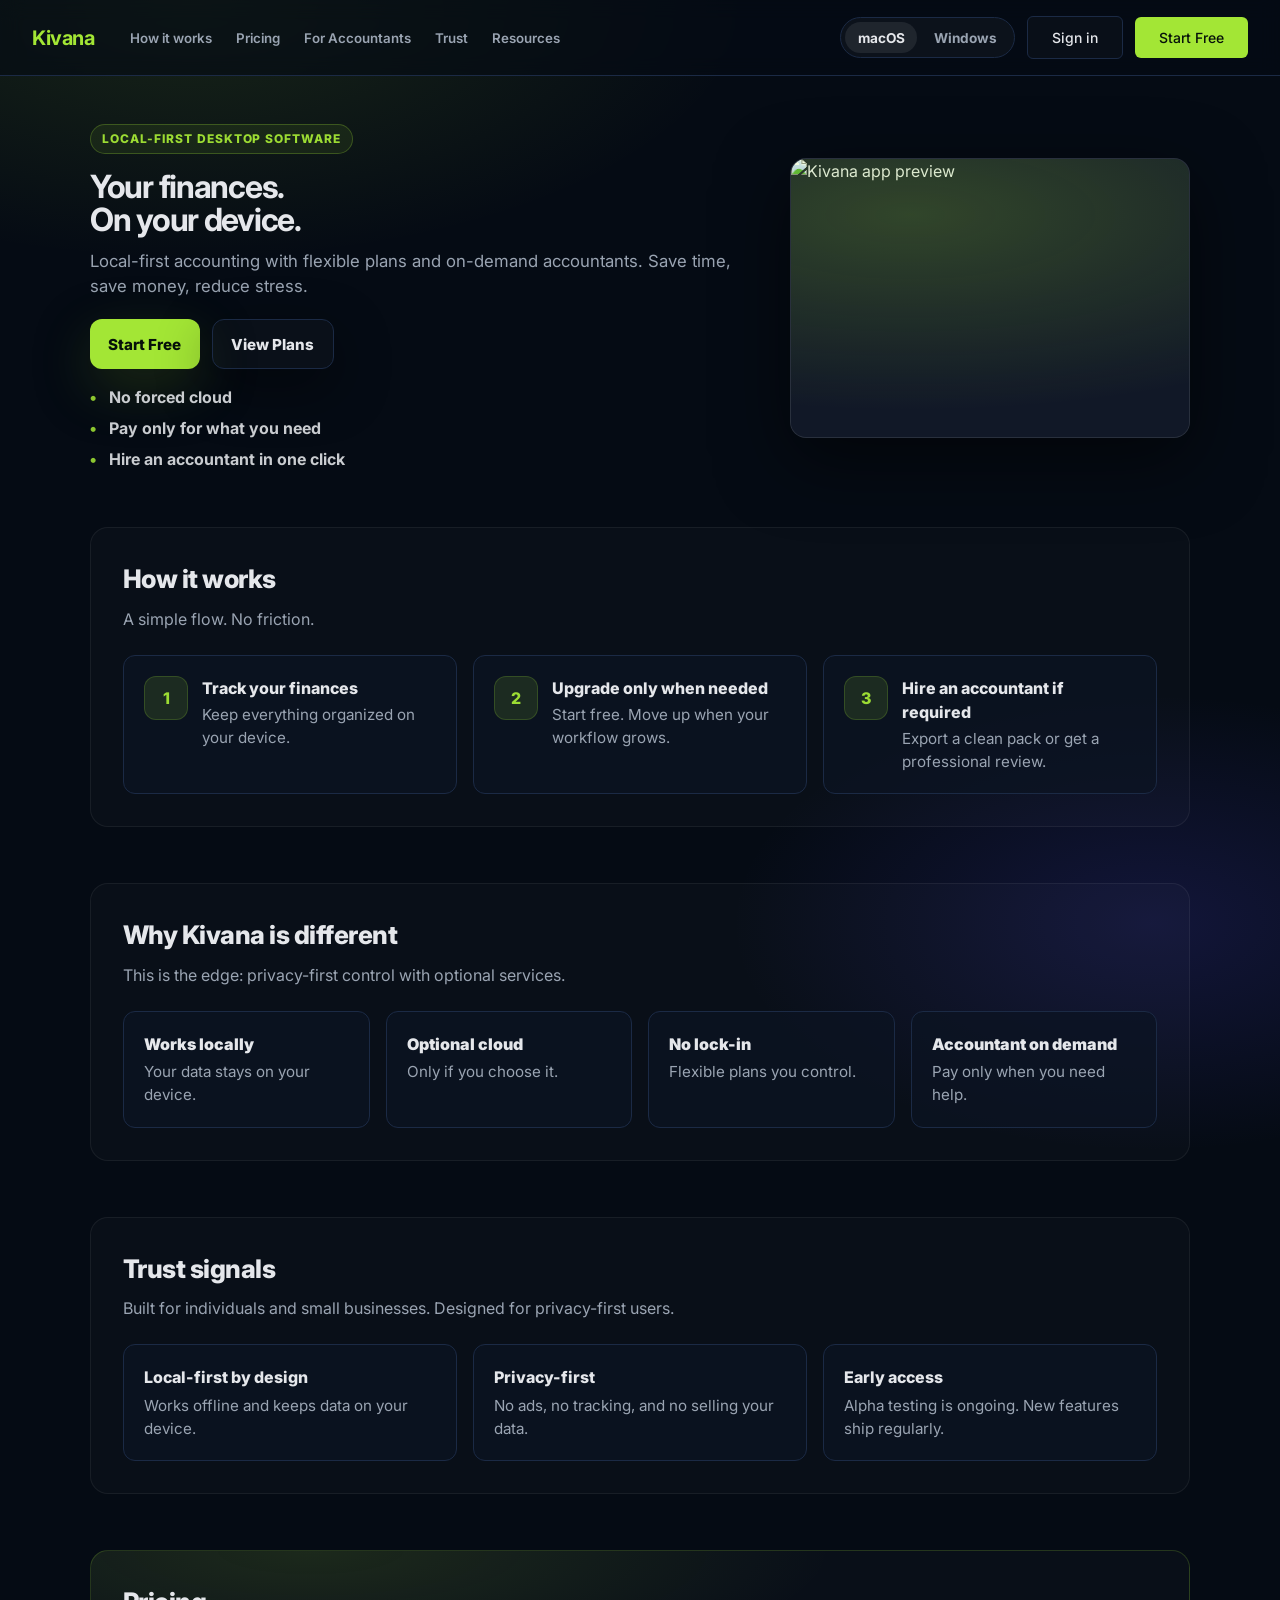
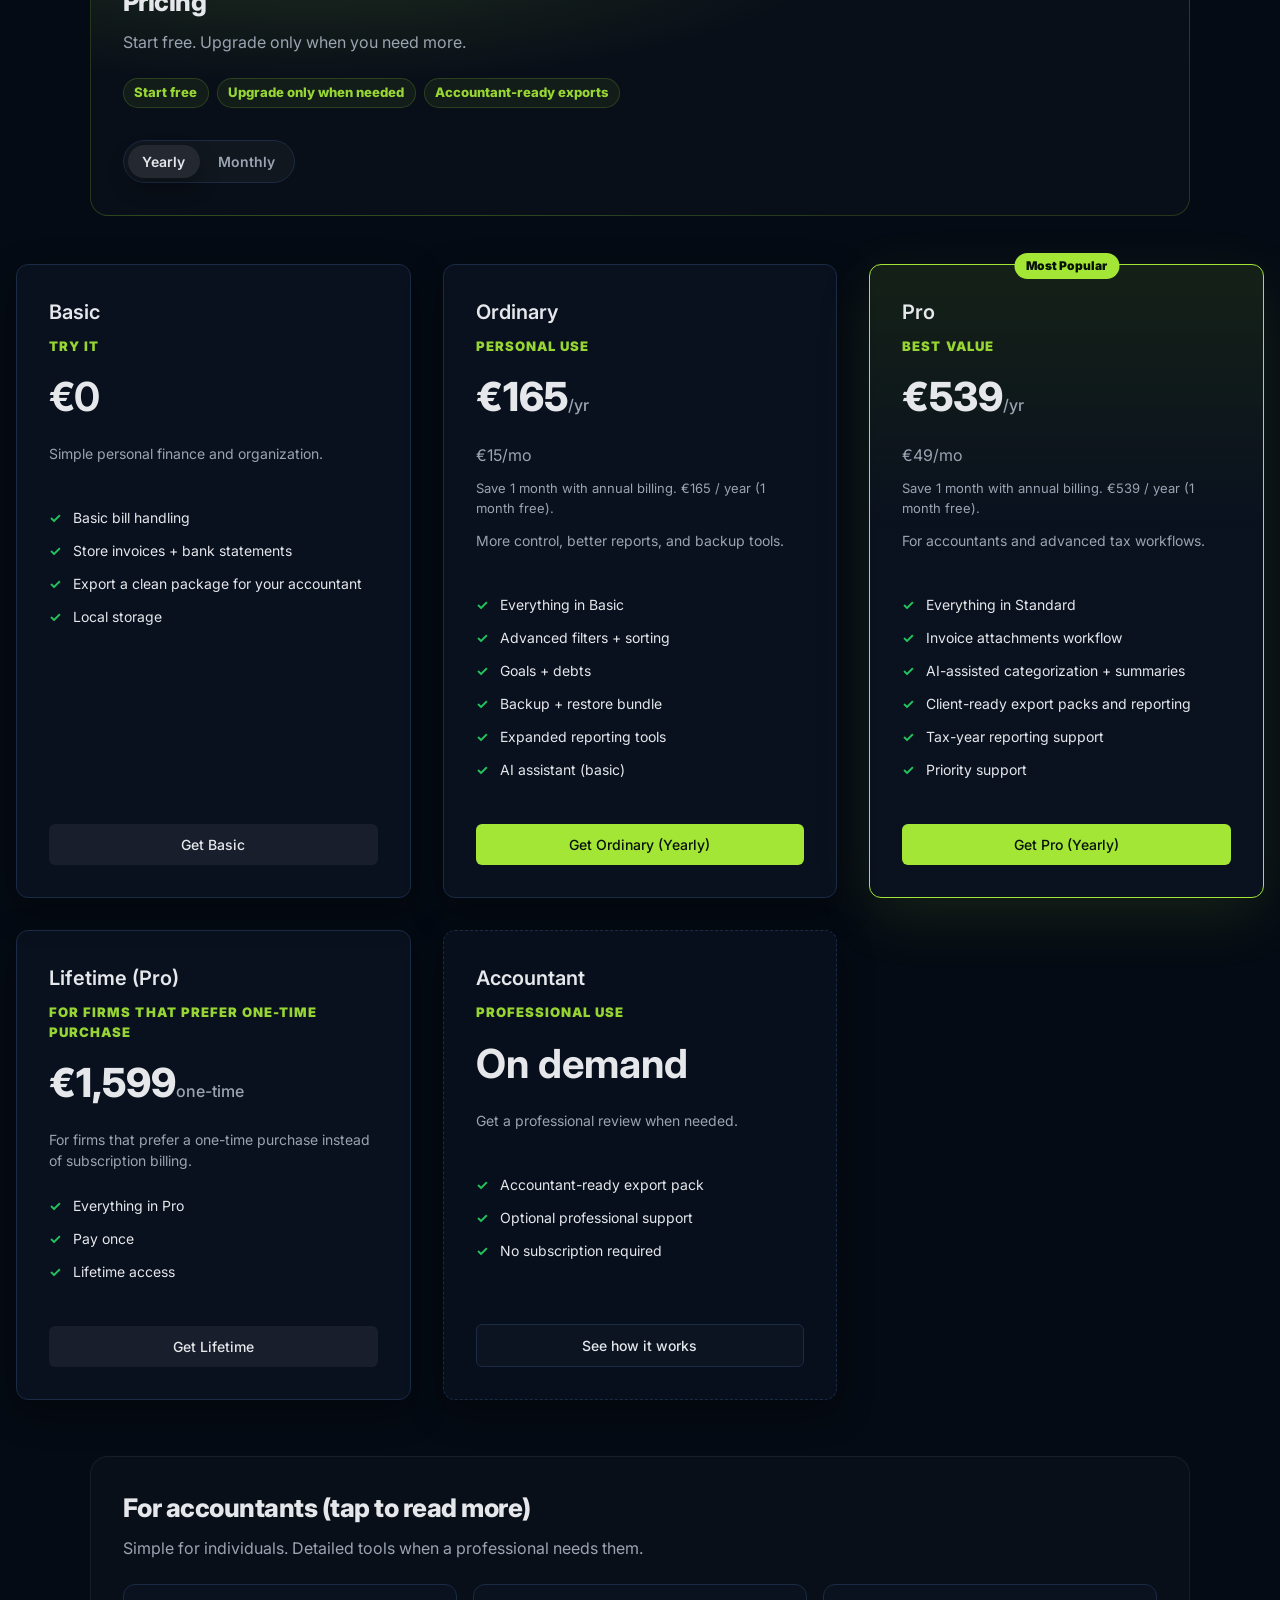
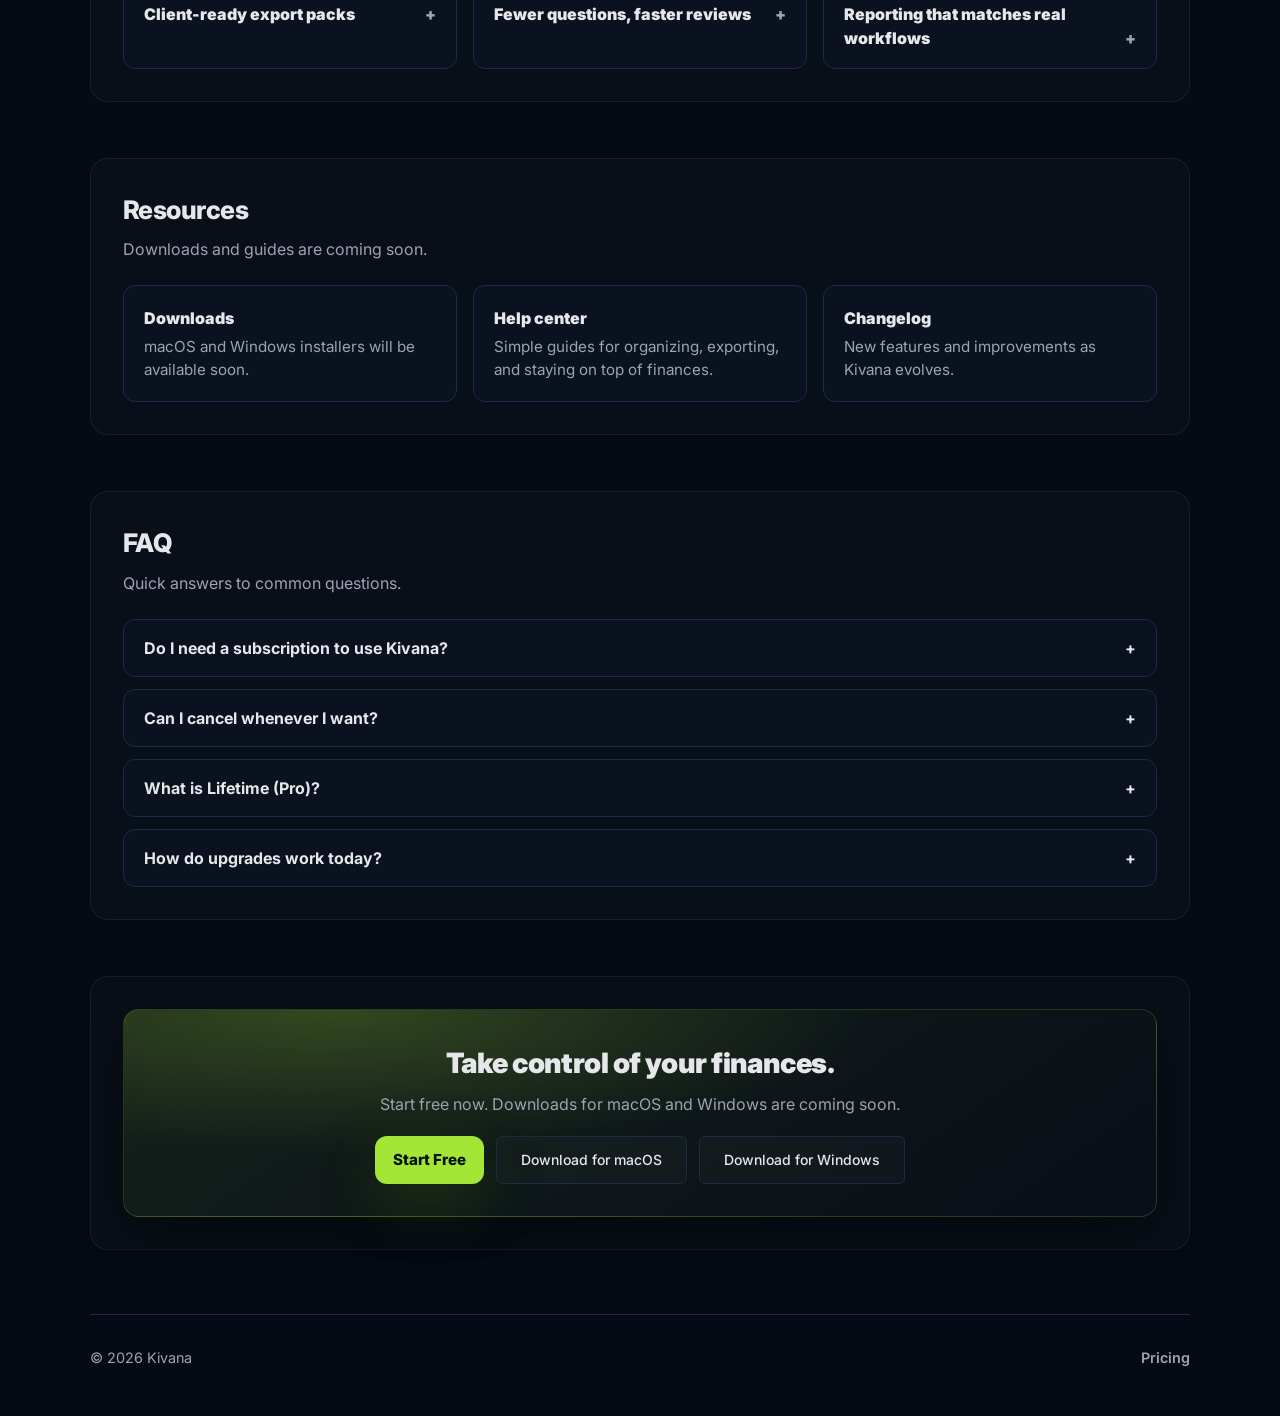
==== commit ac448751: "Portal: sharpen messaging + add clear differentiation + CTA" ====
--- a/kivana-api/kivana-portal/index.html
+++ b/kivana-api/kivana-portal/index.html
@@ -5,7 +5,7 @@
   <meta name="viewport" content="width=device-width, initial-scale=1.0"/>
   <title>Kivana — Personal Finance & Accounting</title>
   <meta name="description" content="Kivana is local-first personal finance and accounting software. Your data stays on your device, with flexible plans and accountant-ready exports when you need them." />
-  <link rel="stylesheet" href="portal.css?v=0.4.5" />
+  <link rel="stylesheet" href="portal.css?v=0.4.6" />
   <link rel="preconnect" href="https://fonts.googleapis.com">
   <link rel="preconnect" href="https://fonts.gstatic.com" crossorigin>
   <link href="https://fonts.googleapis.com/css2?family=Inter:wght@400;500;600;700&display=swap" rel="stylesheet">
@@ -107,14 +107,14 @@
             <div>
               <div class="hero-kicker">Local-first desktop software</div>
               <h2 class="hero-title">Your finances.<br/>On your device.</h2>
-              <p class="hero-subtitle">Local-first accounting with optional cloud and on-demand accountants. Track spending, keep invoices, and export accountant-ready packs — with no cloud required.</p>
+              <p class="hero-subtitle">Local-first accounting with flexible plans and on-demand accountants. Save time, save money, reduce stress.</p>
               <div class="hero-ctas">
                 <button class="btn btn-primary btn-hero" id="btnHeroStartFree">Start Free</button>
                 <button class="btn btn-secondary btn-hero" id="btnHeroViewPlans">View Plans</button>
               </div>
               <ul class="hero-bullets">
-                <li>No cloud required</li>
-                <li>Pay only for what you use</li>
+                <li>No forced cloud</li>
+                <li>Pay only for what you need</li>
                 <li>Hire an accountant in one click</li>
               </ul>
             </div>
@@ -130,27 +130,27 @@
 
           <section class="section" id="how">
             <div class="section-title">How it works</div>
-            <div class="section-subtitle">A simple flow. Start personal, go professional only when needed.</div>
+            <div class="section-subtitle">A simple flow. No friction.</div>
             <div class="steps">
               <div class="step">
                 <div class="step-n">1</div>
                 <div>
-                  <div class="step-t">Install and keep data local</div>
-                  <div class="step-d">Run Kivana on your device. No cloud required.</div>
+                  <div class="step-t">Track your finances</div>
+                  <div class="step-d">Keep everything organized on your device.</div>
                 </div>
               </div>
               <div class="step">
                 <div class="step-n">2</div>
                 <div>
-                  <div class="step-t">Track and organize</div>
-                  <div class="step-d">Store invoices, statements, and keep your finances clear.</div>
+                  <div class="step-t">Upgrade only when needed</div>
+                  <div class="step-d">Start free. Move up when your workflow grows.</div>
                 </div>
               </div>
               <div class="step">
                 <div class="step-n">3</div>
                 <div>
-                  <div class="step-t">Export or get help</div>
-                  <div class="step-d">Generate accountant-ready packs or hire an accountant when needed.</div>
+                  <div class="step-t">Hire an accountant if required</div>
+                  <div class="step-d">Export a clean pack or get a professional review.</div>
                 </div>
               </div>
             </div>
@@ -158,25 +158,23 @@
 
           <section class="section" id="different">
             <div class="section-title">Why Kivana is different</div>
-            <div class="section-subtitle">Local-first control with optional upgrades — not lock-in.</div>
-            <div class="compare-grid">
-              <div class="compare-card">
-                <div class="compare-kicker">Typical cloud tools</div>
-                <ul class="compare-list">
-                  <li>Data lives on someone else’s servers</li>
-                  <li>Recurring subscriptions as default</li>
-                  <li>Sync issues and account dependency</li>
-                  <li>Sharing feels risky or messy</li>
-                </ul>
-              </div>
-              <div class="compare-card compare-card-primary">
-                <div class="compare-kicker">Kivana</div>
-                <ul class="compare-list">
-                  <li>Your data stays on your device</li>
-                  <li>Start free, upgrade only when needed</li>
-                  <li>Works offline by design</li>
-                  <li>Accountant-ready export packs</li>
-                </ul>
+            <div class="section-subtitle">This is the edge: privacy-first control with optional services.</div>
+            <div class="diff-grid">
+              <div class="diff-card">
+                <div class="diff-title">Works locally</div>
+                <div class="diff-desc">Your data stays on your device.</div>
+              </div>
+              <div class="diff-card">
+                <div class="diff-title">Optional cloud</div>
+                <div class="diff-desc">Only if you choose it.</div>
+              </div>
+              <div class="diff-card">
+                <div class="diff-title">No lock-in</div>
+                <div class="diff-desc">Flexible plans you control.</div>
+              </div>
+              <div class="diff-card">
+                <div class="diff-title">Accountant on demand</div>
+                <div class="diff-desc">Pay only when you need help.</div>
               </div>
             </div>
           </section>
@@ -293,6 +291,21 @@
             <li>Lifetime access</li>
           </ul>
           <button class="btn btn-plan w-full" data-plan="lifetime_pro" id="btnPlanLifetime">Get Lifetime</button>
+        </div>
+
+        <div class="plan-card plan-card-service">
+          <div class="plan-header">
+            <h3>Accountant</h3>
+            <div class="plan-for">Professional use</div>
+            <div class="price">On demand</div>
+            <p class="plan-desc">Get a professional review when needed.</p>
+          </div>
+          <ul class="features">
+            <li>Accountant-ready export pack</li>
+            <li>Optional professional support</li>
+            <li>No subscription required</li>
+          </ul>
+          <button class="btn btn-secondary w-full" id="btnAccountantService">See how it works</button>
         </div>
       </div>
 
@@ -365,11 +378,12 @@
 
         <section class="section">
           <div class="cta">
-            <div class="cta-title">Start free — no risk</div>
-            <div class="cta-subtitle">Upgrade only when you need more. Hire an accountant when you need help.</div>
+          <div class="cta-title">Take control of your finances.</div>
+          <div class="cta-subtitle">Start free now. Downloads for macOS and Windows are coming soon.</div>
             <div class="cta-actions">
-              <button class="btn btn-primary btn-hero" id="btnCtaCreate">Start Free</button>
-              <button class="btn btn-secondary" id="btnCtaSignIn">Sign in</button>
+            <button class="btn btn-primary btn-hero" id="btnCtaCreate">Start Free</button>
+            <button class="btn btn-secondary" id="btnCtaDownloadMac">Download for macOS</button>
+            <button class="btn btn-secondary" id="btnCtaDownloadWin">Download for Windows</button>
             </div>
           </div>
         </section>
@@ -427,6 +441,6 @@
     </div>
   </div>
 
-  <script src="portal.js?v=0.4.5"></script>
+  <script src="portal.js?v=0.4.6"></script>
 </body>
 </html>
--- a/kivana-api/kivana-portal/portal.css
+++ b/kivana-api/kivana-portal/portal.css
@@ -708,6 +708,41 @@
   max-width: 62ch;
 }
 
+.diff-grid {
+  display: grid;
+  grid-template-columns: repeat(4, minmax(0, 1fr));
+  gap: 1rem;
+}
+
+@media (max-width: 1100px) {
+  .diff-grid {
+    grid-template-columns: repeat(2, minmax(0, 1fr));
+  }
+}
+
+@media (max-width: 600px) {
+  .diff-grid {
+    grid-template-columns: 1fr;
+  }
+}
+
+.diff-card {
+  background: rgba(11, 19, 34, 0.75);
+  border: 1px solid var(--border);
+  border-radius: 12px;
+  padding: 1.25rem;
+}
+
+.diff-title {
+  font-weight: 900;
+  margin-bottom: 0.35rem;
+}
+
+.diff-desc {
+  color: var(--text-muted);
+  font-size: 0.95rem;
+}
+
 @media (max-width: 600px) {
   .section {
     padding: 1.25rem;
@@ -1095,7 +1130,7 @@
 
 .plans-grid {
   display: grid;
-  grid-template-columns: repeat(4, minmax(220px, 1fr));
+  grid-template-columns: repeat(3, minmax(260px, 1fr));
   gap: 2rem;
   margin-bottom: 3rem;
 }
@@ -1131,6 +1166,10 @@
   animation: fadeUp 0.45s ease both;
 }
 
+.plan-card:not(.highlight) {
+  opacity: 0.92;
+}
+
 .plan-card:nth-child(1) { animation-delay: 0.02s; }
 .plan-card:nth-child(2) { animation-delay: 0.06s; }
 .plan-card:nth-child(3) { animation-delay: 0.10s; }
@@ -1153,7 +1192,13 @@
   border-color: var(--primary);
   box-shadow: 0 18px 60px rgba(163, 230, 53, 0.10);
   background: linear-gradient(180deg, rgba(163,230,53,0.10), rgba(11, 19, 34, 0.78) 42%);
-  transform: translateY(-6px);
+  transform: translateY(-10px) scale(1.015);
+}
+
+.plan-card-service {
+  background: rgba(11, 19, 34, 0.62);
+  border-style: dashed;
+  opacity: 0.95;
 }
 
 .plan-card.is-current {
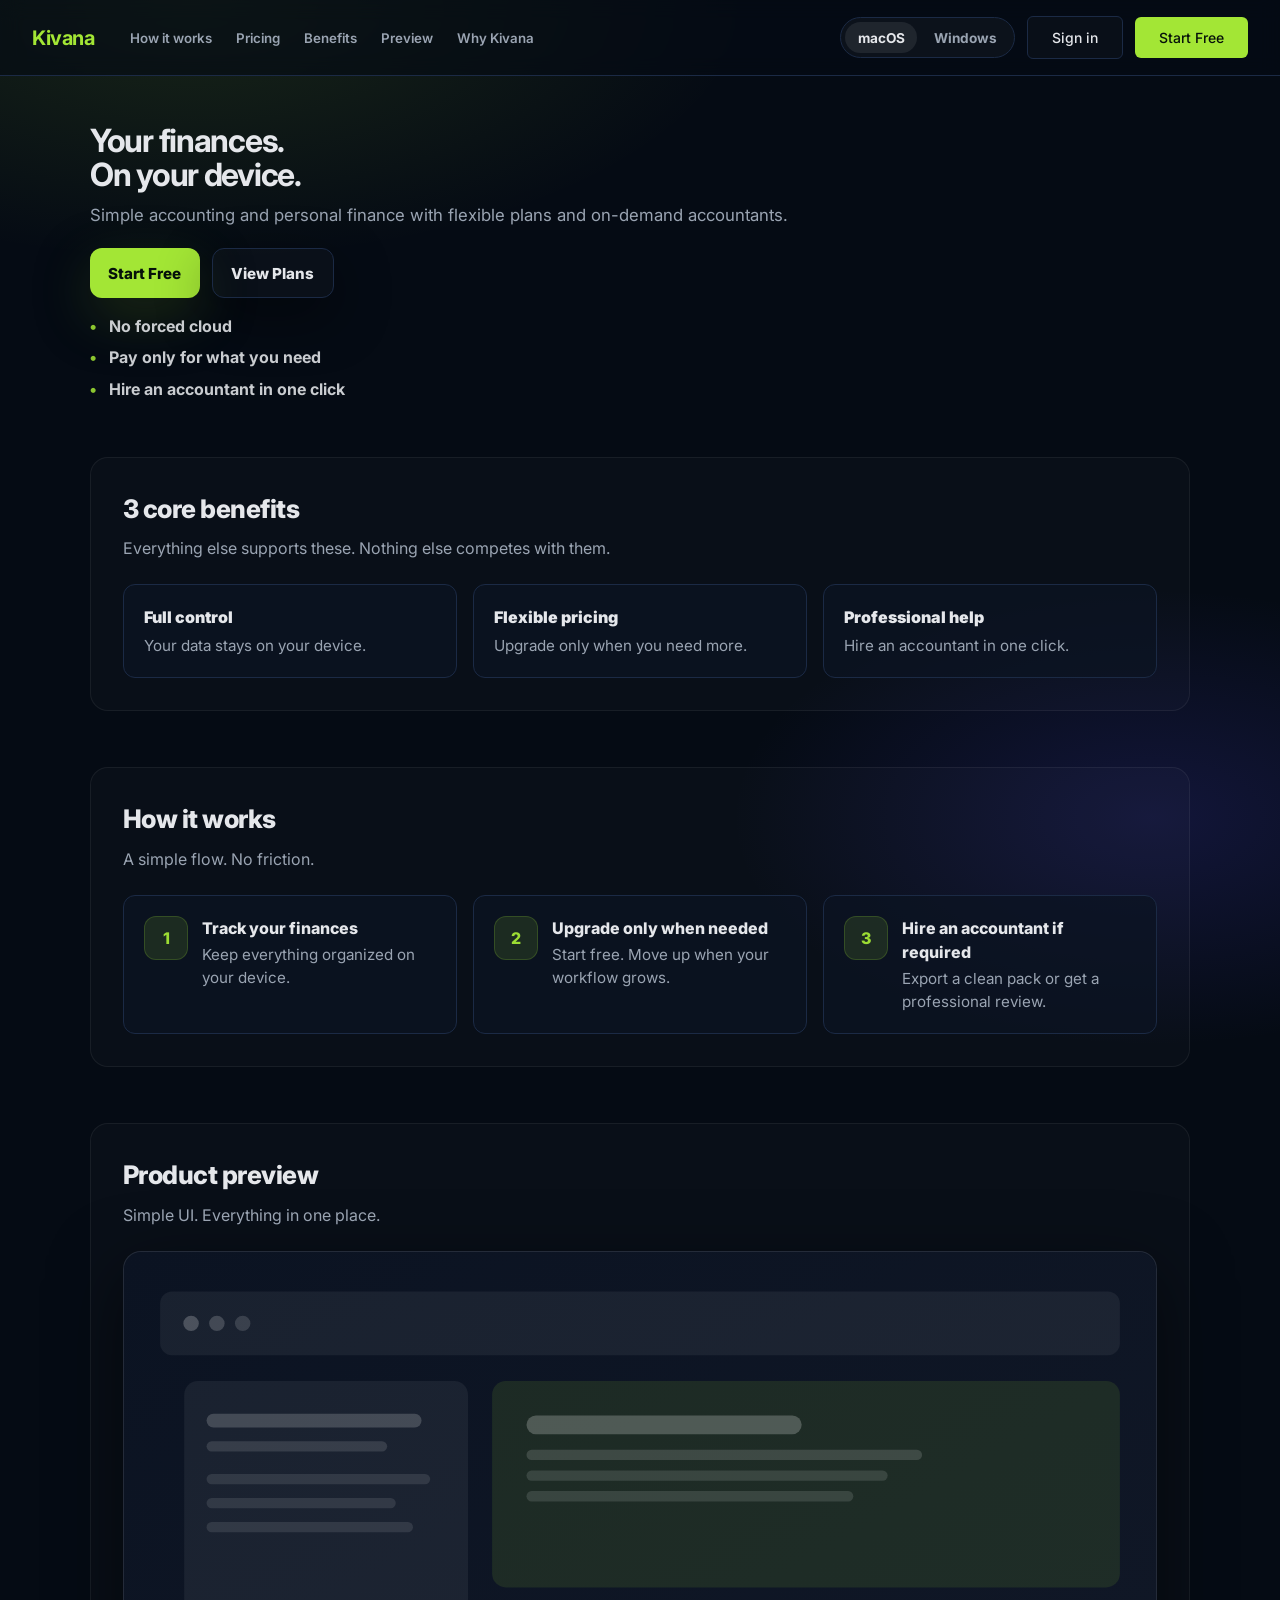
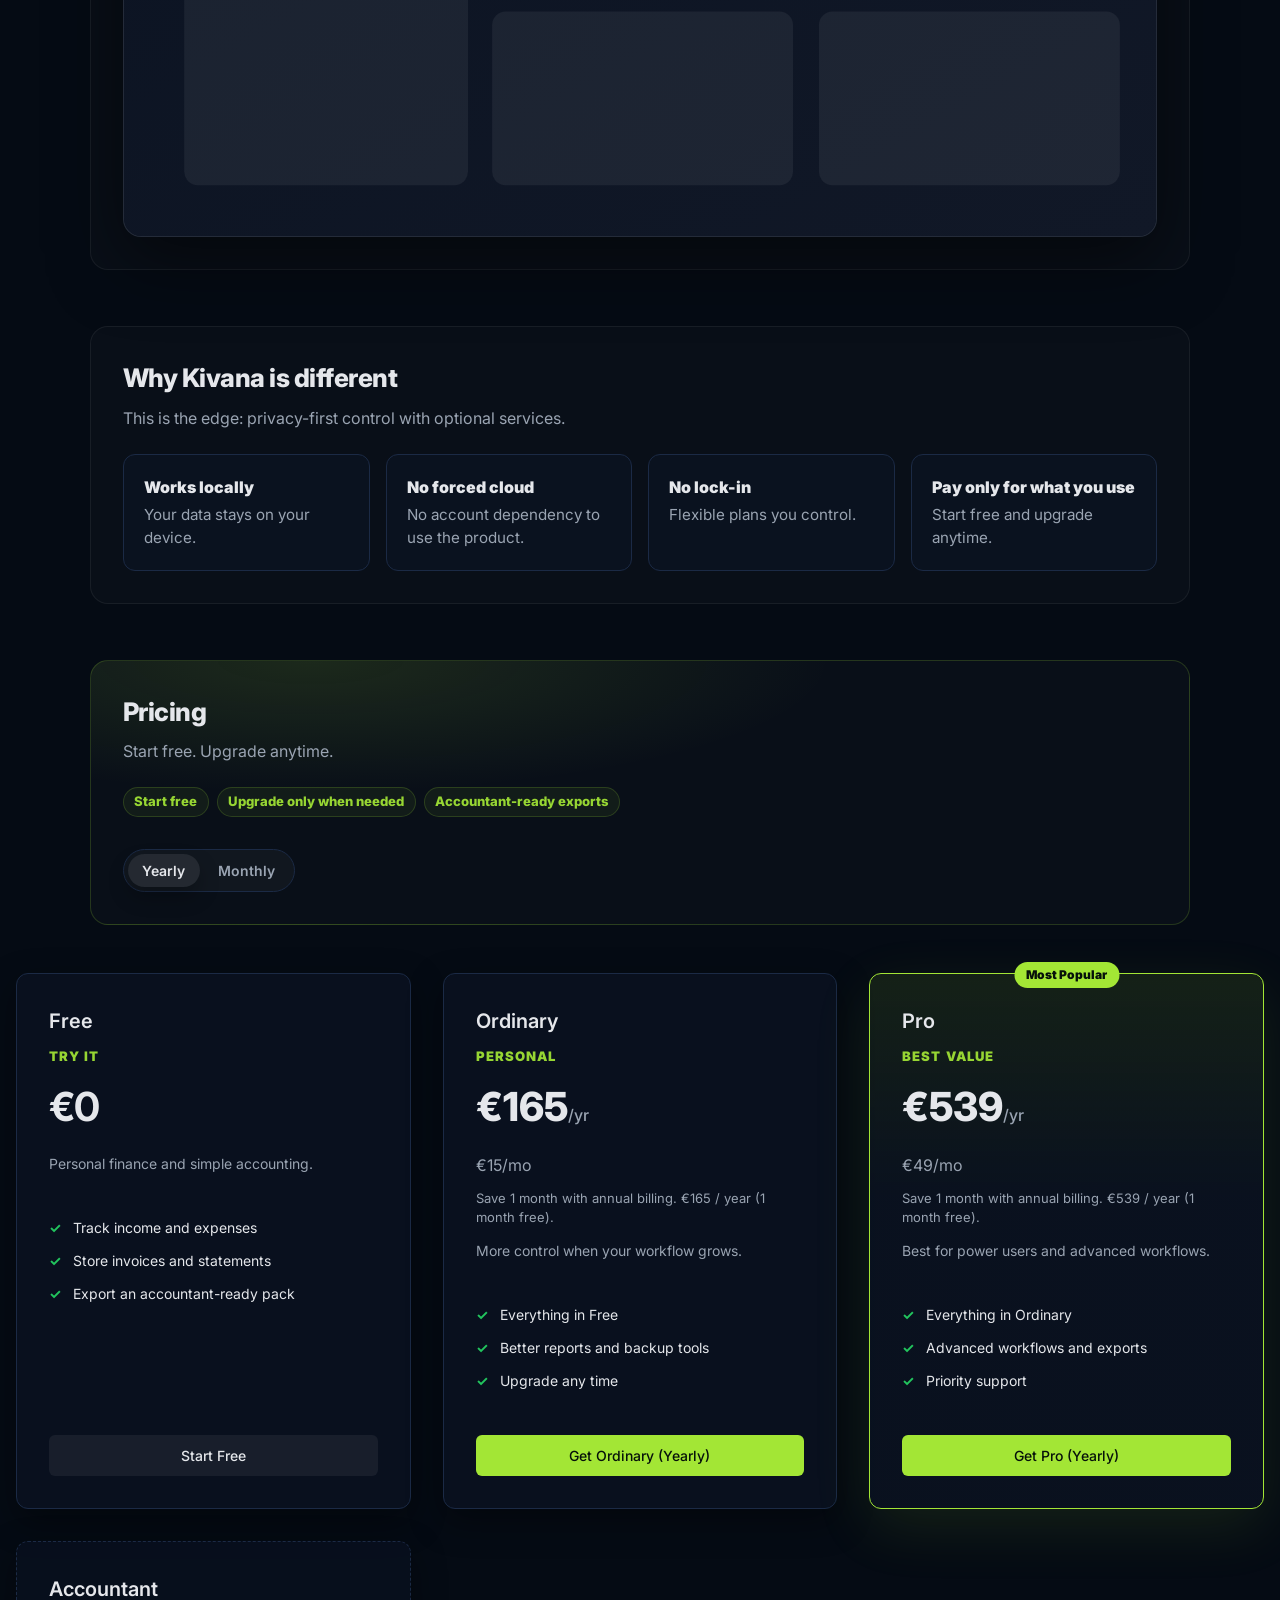
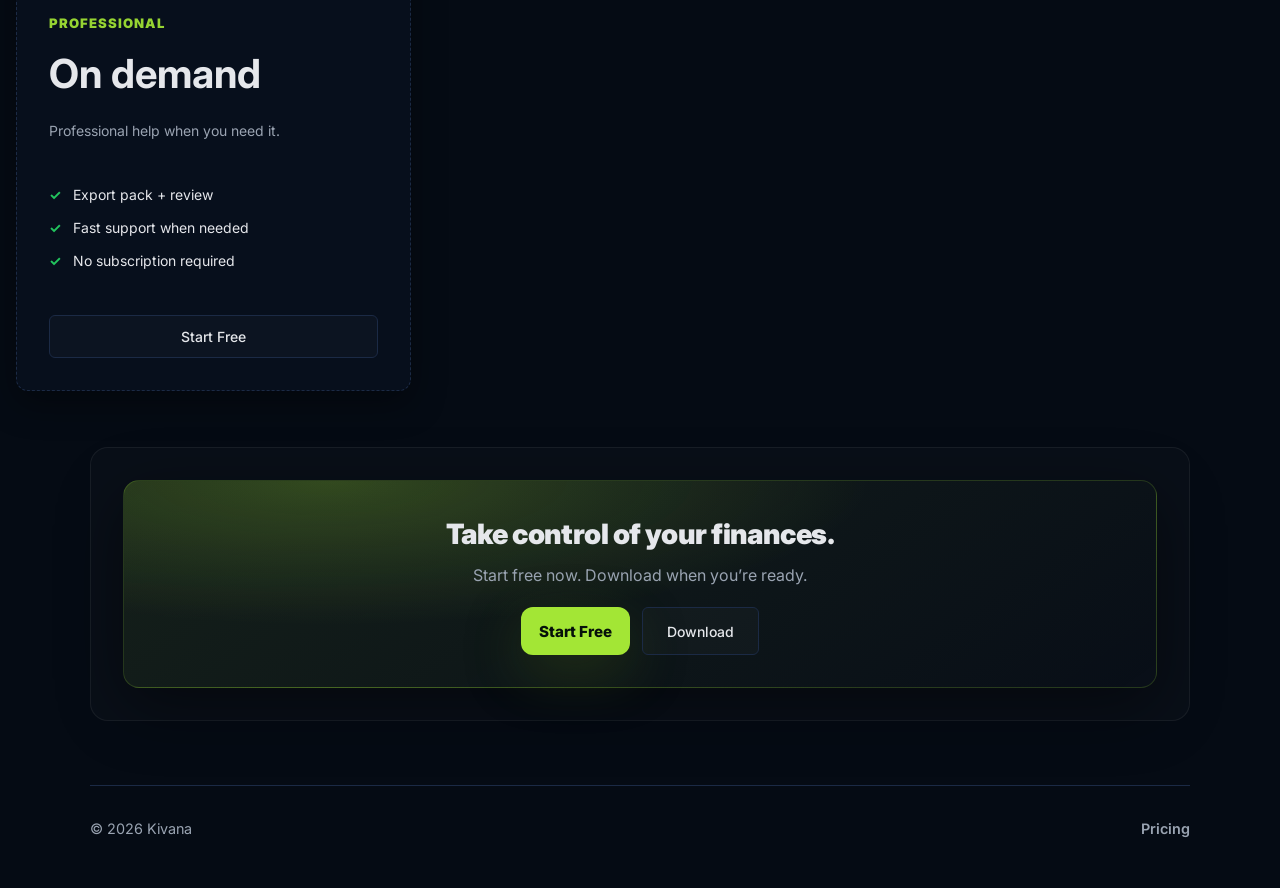
==== commit 34216ac2: "Portal: lock message + simplify structure" ====
--- a/kivana-api/kivana-portal/index.html
+++ b/kivana-api/kivana-portal/index.html
@@ -5,7 +5,7 @@
   <meta name="viewport" content="width=device-width, initial-scale=1.0"/>
   <title>Kivana — Personal Finance & Accounting</title>
   <meta name="description" content="Kivana is local-first personal finance and accounting software. Your data stays on your device, with flexible plans and accountant-ready exports when you need them." />
-  <link rel="stylesheet" href="portal.css?v=0.4.6" />
+  <link rel="stylesheet" href="portal.css?v=0.4.7" />
   <link rel="preconnect" href="https://fonts.googleapis.com">
   <link rel="preconnect" href="https://fonts.gstatic.com" crossorigin>
   <link href="https://fonts.googleapis.com/css2?family=Inter:wght@400;500;600;700&display=swap" rel="stylesheet">
@@ -18,9 +18,9 @@
         <div class="nav-main">
           <button class="nav-anchor" id="navFeatures">How it works</button>
           <button class="nav-anchor" id="navPricing">Pricing</button>
-          <button class="nav-anchor" id="navAccountants">For Accountants</button>
-          <button class="nav-anchor" id="navSecurity">Trust</button>
-          <button class="nav-anchor" id="navResources">Resources</button>
+          <button class="nav-anchor" id="navSecurity">Benefits</button>
+          <button class="nav-anchor" id="navResources">Preview</button>
+          <button class="nav-anchor" id="navAccountants">Why Kivana</button>
         </div>
         <div class="nav-actions">
           <div class="os-toggle" id="osToggle">
@@ -47,9 +47,9 @@
         <div class="mobile-menu-links" id="mobileMenuPublic">
           <button class="mobile-menu-link" id="mNavFeatures">How it works</button>
           <button class="mobile-menu-link" id="mNavPricing">Pricing</button>
-          <button class="mobile-menu-link" id="mNavAccountants">For Accountants</button>
-          <button class="mobile-menu-link" id="mNavSecurity">Trust</button>
-          <button class="mobile-menu-link" id="mNavResources">Resources</button>
+          <button class="mobile-menu-link" id="mNavSecurity">Benefits</button>
+          <button class="mobile-menu-link" id="mNavResources">Preview</button>
+          <button class="mobile-menu-link" id="mNavAccountants">Why Kivana</button>
         </div>
         <div class="mobile-menu-links hidden" id="mobileMenuAuthed">
           <button class="mobile-menu-link" id="mPlans">Plans</button>
@@ -103,11 +103,10 @@
     <div id="viewDashboard" class="view active">
       <div class="dashboard-header">
         <div id="marketingSections">
-          <div class="hero">
+          <div class="hero hero-solo">
             <div>
-              <div class="hero-kicker">Local-first desktop software</div>
               <h2 class="hero-title">Your finances.<br/>On your device.</h2>
-              <p class="hero-subtitle">Local-first accounting with flexible plans and on-demand accountants. Save time, save money, reduce stress.</p>
+              <p class="hero-subtitle">Simple accounting and personal finance with flexible plans and on-demand accountants.</p>
               <div class="hero-ctas">
                 <button class="btn btn-primary btn-hero" id="btnHeroStartFree">Start Free</button>
                 <button class="btn btn-secondary btn-hero" id="btnHeroViewPlans">View Plans</button>
@@ -118,15 +117,26 @@
                 <li>Hire an accountant in one click</li>
               </ul>
             </div>
-            <div class="hero-media">
-              <img
-                class="hero-image"
-                alt="Kivana app preview"
-                loading="lazy"
-                src="https://images.unsplash.com/photo-1551288049-bebda4e38f71?auto=format&fit=crop&w=1800&q=80"
-              />
-            </div>
-          </div>
+          </div>
+
+          <section class="section" id="benefits">
+            <div class="section-title">3 core benefits</div>
+            <div class="section-subtitle">Everything else supports these. Nothing else competes with them.</div>
+            <div class="benefits-grid">
+              <div class="benefit-card">
+                <div class="benefit-title">Full control</div>
+                <div class="benefit-desc">Your data stays on your device.</div>
+              </div>
+              <div class="benefit-card">
+                <div class="benefit-title">Flexible pricing</div>
+                <div class="benefit-desc">Upgrade only when you need more.</div>
+              </div>
+              <div class="benefit-card">
+                <div class="benefit-title">Professional help</div>
+                <div class="benefit-desc">Hire an accountant in one click.</div>
+              </div>
+            </div>
+          </section>
 
           <section class="section" id="how">
             <div class="section-title">How it works</div>
@@ -156,6 +166,39 @@
             </div>
           </section>
 
+          <section class="section" id="preview">
+            <div class="section-title">Product preview</div>
+            <div class="section-subtitle">Simple UI. Everything in one place.</div>
+            <div class="preview-media" aria-label="Kivana UI preview">
+              <svg class="preview-svg" viewBox="0 0 1200 680" role="img" aria-label="Kivana UI preview">
+                <defs>
+                  <linearGradient id="pvG" x1="0" y1="0" x2="1" y2="1">
+                    <stop offset="0" stop-color="#0b1322"/>
+                    <stop offset="1" stop-color="#111827"/>
+                  </linearGradient>
+                </defs>
+                <rect x="0" y="0" width="1200" height="680" rx="22" fill="url(#pvG)"/>
+                <rect x="42" y="46" width="1116" height="74" rx="14" fill="rgba(255,255,255,0.06)"/>
+                <circle cx="78" cy="83" r="9" fill="rgba(255,255,255,0.22)"/>
+                <circle cx="108" cy="83" r="9" fill="rgba(255,255,255,0.18)"/>
+                <circle cx="138" cy="83" r="9" fill="rgba(255,255,255,0.14)"/>
+                <rect x="70" y="150" width="330" height="470" rx="16" fill="rgba(255,255,255,0.06)"/>
+                <rect x="428" y="150" width="730" height="240" rx="16" fill="rgba(163,230,53,0.10)"/>
+                <rect x="428" y="418" width="350" height="202" rx="16" fill="rgba(255,255,255,0.06)"/>
+                <rect x="808" y="418" width="350" height="202" rx="16" fill="rgba(255,255,255,0.06)"/>
+                <rect x="96" y="188" width="250" height="16" rx="8" fill="rgba(255,255,255,0.18)"/>
+                <rect x="96" y="220" width="210" height="12" rx="6" fill="rgba(255,255,255,0.12)"/>
+                <rect x="96" y="258" width="260" height="12" rx="6" fill="rgba(255,255,255,0.10)"/>
+                <rect x="96" y="286" width="220" height="12" rx="6" fill="rgba(255,255,255,0.10)"/>
+                <rect x="96" y="314" width="240" height="12" rx="6" fill="rgba(255,255,255,0.10)"/>
+                <rect x="468" y="190" width="320" height="22" rx="11" fill="rgba(255,255,255,0.22)"/>
+                <rect x="468" y="230" width="460" height="12" rx="6" fill="rgba(255,255,255,0.14)"/>
+                <rect x="468" y="254" width="420" height="12" rx="6" fill="rgba(255,255,255,0.12)"/>
+                <rect x="468" y="278" width="380" height="12" rx="6" fill="rgba(255,255,255,0.12)"/>
+              </svg>
+            </div>
+          </section>
+
           <section class="section" id="different">
             <div class="section-title">Why Kivana is different</div>
             <div class="section-subtitle">This is the edge: privacy-first control with optional services.</div>
@@ -165,35 +208,16 @@
                 <div class="diff-desc">Your data stays on your device.</div>
               </div>
               <div class="diff-card">
-                <div class="diff-title">Optional cloud</div>
-                <div class="diff-desc">Only if you choose it.</div>
+                <div class="diff-title">No forced cloud</div>
+                <div class="diff-desc">No account dependency to use the product.</div>
               </div>
               <div class="diff-card">
                 <div class="diff-title">No lock-in</div>
                 <div class="diff-desc">Flexible plans you control.</div>
               </div>
               <div class="diff-card">
-                <div class="diff-title">Accountant on demand</div>
-                <div class="diff-desc">Pay only when you need help.</div>
-              </div>
-            </div>
-          </section>
-
-          <section class="section" id="security">
-            <div class="section-title">Trust signals</div>
-            <div class="section-subtitle">Built for individuals and small businesses. Designed for privacy-first users.</div>
-            <div class="security-grid">
-              <div class="security-item">
-                <div class="security-t">Local-first by design</div>
-                <div class="security-d">Works offline and keeps data on your device.</div>
-              </div>
-              <div class="security-item">
-                <div class="security-t">Privacy-first</div>
-                <div class="security-d">No ads, no tracking, and no selling your data.</div>
-              </div>
-              <div class="security-item">
-                <div class="security-t">Early access</div>
-                <div class="security-d">Alpha testing is ongoing. New features ship regularly.</div>
+                <div class="diff-title">Pay only for what you use</div>
+                <div class="diff-desc">Start free and upgrade anytime.</div>
               </div>
             </div>
           </section>
@@ -201,7 +225,7 @@
 
         <section class="section" id="pricing">
           <div class="section-title">Pricing</div>
-          <div class="section-subtitle">Start free. Upgrade only when you need more.</div>
+          <div class="section-subtitle">Start free. Upgrade anytime.</div>
           <div class="pricing-points">
             <span class="pricing-point">Start free</span>
             <span class="pricing-point">Upgrade only when needed</span>
@@ -217,38 +241,34 @@
       <div class="plans-grid">
         <div class="plan-card">
           <div class="plan-header">
-            <h3>Basic</h3>
+            <h3>Free</h3>
             <div class="plan-for">Try it</div>
             <div class="price">€0</div>
-            <p class="plan-desc">Simple personal finance and organization.</p>
+            <p class="plan-desc">Personal finance and simple accounting.</p>
           </div>
           <ul class="features">
-            <li>Basic bill handling</li>
-            <li>Store invoices + bank statements</li>
-            <li>Export a clean package for your accountant</li>
-            <li>Local storage</li>
+            <li>Track income and expenses</li>
+            <li>Store invoices and statements</li>
+            <li>Export an accountant-ready pack</li>
           </ul>
-          <button class="btn btn-plan w-full" data-plan="basic" id="btnPlanBasic">Get Basic</button>
+          <button class="btn btn-plan w-full" data-plan="basic" id="btnPlanBasic">Start Free</button>
         </div>
 
         <div class="plan-card">
           <div class="plan-header">
             <h3>Ordinary</h3>
-            <div class="plan-for">Personal use</div>
+            <div class="plan-for">Personal</div>
             <div class="price">
               <span class="priceMain" id="stdMainPrice">€165</span><span class="priceUnit" id="stdMainUnit">/yr</span>
             </div>
             <div class="subPrice" id="stdSubPrice">€15/mo</div>
             <p class="plan-note" id="stdNote">Save 1 month with annual billing. €165 / year (1 month free).</p>
-            <p class="plan-desc">More control, better reports, and backup tools.</p>
+            <p class="plan-desc">More control when your workflow grows.</p>
           </div>
           <ul class="features">
-            <li>Everything in Basic</li>
-            <li>Advanced filters + sorting</li>
-            <li>Goals + debts</li>
-            <li>Backup + restore bundle</li>
-            <li>Expanded reporting tools</li>
-            <li>AI assistant (basic)</li>
+            <li>Everything in Free</li>
+            <li>Better reports and backup tools</li>
+            <li>Upgrade any time</li>
           </ul>
           <button class="btn btn-primary w-full" data-plan="standard" id="btnPlanStandard">Get Ordinary (Yearly)</button>
         </div>
@@ -263,49 +283,29 @@
             </div>
             <div class="subPrice" id="proSubPrice">€49/mo</div>
             <p class="plan-note" id="proNote">Save 1 month with annual billing. €539 / year (1 month free).</p>
-            <p class="plan-desc">For accountants and advanced tax workflows.</p>
+            <p class="plan-desc">Best for power users and advanced workflows.</p>
           </div>
           <ul class="features">
-            <li>Everything in Standard</li>
-            <li>Invoice attachments workflow</li>
-            <li>AI-assisted categorization + summaries</li>
-            <li>Client-ready export packs and reporting</li>
-            <li>Tax-year reporting support</li>
+            <li>Everything in Ordinary</li>
+            <li>Advanced workflows and exports</li>
             <li>Priority support</li>
           </ul>
           <button class="btn btn-primary w-full" data-plan="pro" id="btnPlanPro">Get Pro (Yearly)</button>
         </div>
 
-        <div class="plan-card">
-          <div class="plan-header">
-            <h3>Lifetime (Pro)</h3>
-            <div class="plan-for">For firms that prefer one-time purchase</div>
-            <div class="price">
-              <span class="priceMain">€1,599</span><span class="priceUnit">one-time</span>
-            </div>
-            <p class="plan-desc">For firms that prefer a one-time purchase instead of subscription billing.</p>
-          </div>
-          <ul class="features">
-            <li>Everything in Pro</li>
-            <li>Pay once</li>
-            <li>Lifetime access</li>
-          </ul>
-          <button class="btn btn-plan w-full" data-plan="lifetime_pro" id="btnPlanLifetime">Get Lifetime</button>
-        </div>
-
         <div class="plan-card plan-card-service">
           <div class="plan-header">
             <h3>Accountant</h3>
-            <div class="plan-for">Professional use</div>
+            <div class="plan-for">Professional</div>
             <div class="price">On demand</div>
-            <p class="plan-desc">Get a professional review when needed.</p>
+            <p class="plan-desc">Professional help when you need it.</p>
           </div>
           <ul class="features">
-            <li>Accountant-ready export pack</li>
-            <li>Optional professional support</li>
+            <li>Export pack + review</li>
+            <li>Fast support when needed</li>
             <li>No subscription required</li>
           </ul>
-          <button class="btn btn-secondary w-full" id="btnAccountantService">See how it works</button>
+          <button class="btn btn-secondary w-full" id="btnAccountantService">Start Free</button>
         </div>
       </div>
 
@@ -315,75 +315,13 @@
       <div id="dashboardStatus" class="status-msg"></div>
 
       <div id="marketingFooter">
-        <section class="section" id="accountants">
-          <div class="section-title">For accountants (tap to read more)</div>
-          <div class="section-subtitle">Simple for individuals. Detailed tools when a professional needs them.</div>
-          <div class="details-grid">
-            <details class="details-card">
-              <summary>Client-ready export packs</summary>
-              <div class="details-body">Generate a clean export pack that’s easy to share, archive, and review for tax-year reporting.</div>
-            </details>
-            <details class="details-card">
-              <summary>Fewer questions, faster reviews</summary>
-              <div class="details-body">Invoices, statements, and reports stay in one place, so review time goes down and context is preserved.</div>
-            </details>
-            <details class="details-card">
-              <summary>Reporting that matches real workflows</summary>
-              <div class="details-body">Filters and reporting help you reconcile quickly and catch issues earlier.</div>
-            </details>
-          </div>
-        </section>
-
-        <section class="section" id="resources">
-          <div class="section-title">Resources</div>
-          <div class="section-subtitle">Downloads and guides are coming soon.</div>
-          <div class="resource-grid">
-            <div class="resource-card">
-              <div class="resource-t">Downloads</div>
-              <div class="resource-d">macOS and Windows installers will be available soon.</div>
-            </div>
-            <div class="resource-card">
-              <div class="resource-t">Help center</div>
-              <div class="resource-d">Simple guides for organizing, exporting, and staying on top of finances.</div>
-            </div>
-            <div class="resource-card">
-              <div class="resource-t">Changelog</div>
-              <div class="resource-d">New features and improvements as Kivana evolves.</div>
-            </div>
-          </div>
-        </section>
-
-        <section class="section" id="faq">
-          <div class="section-title">FAQ</div>
-          <div class="section-subtitle">Quick answers to common questions.</div>
-          <div class="faq">
-            <div class="faq-item">
-              <div class="faq-q">Do I need a subscription to use Kivana? <span>+</span></div>
-              <div class="faq-a">You can start with Basic for free. Upgrade any time for advanced features.</div>
-            </div>
-            <div class="faq-item">
-              <div class="faq-q">Can I cancel whenever I want? <span>+</span></div>
-              <div class="faq-a">Yes. You can switch back to Basic from the Account page.</div>
-            </div>
-            <div class="faq-item">
-              <div class="faq-q">What is Lifetime (Pro)? <span>+</span></div>
-              <div class="faq-a">A one-time purchase for Pro features, intended for firms that prefer no subscription billing.</div>
-            </div>
-            <div class="faq-item">
-              <div class="faq-q">How do upgrades work today? <span>+</span></div>
-              <div class="faq-a">For now, plan changes are applied instantly in the portal while the payment flow is being integrated.</div>
-            </div>
-          </div>
-        </section>
-
         <section class="section">
           <div class="cta">
           <div class="cta-title">Take control of your finances.</div>
-          <div class="cta-subtitle">Start free now. Downloads for macOS and Windows are coming soon.</div>
+          <div class="cta-subtitle">Start free now. Download when you’re ready.</div>
             <div class="cta-actions">
             <button class="btn btn-primary btn-hero" id="btnCtaCreate">Start Free</button>
-            <button class="btn btn-secondary" id="btnCtaDownloadMac">Download for macOS</button>
-            <button class="btn btn-secondary" id="btnCtaDownloadWin">Download for Windows</button>
+            <button class="btn btn-secondary" id="btnCtaDownload">Download</button>
             </div>
           </div>
         </section>
@@ -441,6 +379,6 @@
     </div>
   </div>
 
-  <script src="portal.js?v=0.4.6"></script>
+  <script src="portal.js?v=0.4.7"></script>
 </body>
 </html>
--- a/kivana-api/kivana-portal/portal.css
+++ b/kivana-api/kivana-portal/portal.css
@@ -525,6 +525,10 @@
   text-align: left;
 }
 
+.hero.hero-solo {
+  grid-template-columns: 1fr;
+}
+
 @media (max-width: 900px) {
   .hero {
     grid-template-columns: 1fr;
@@ -706,6 +710,49 @@
   color: var(--text-muted);
   margin-bottom: 1.5rem;
   max-width: 62ch;
+}
+
+.benefits-grid {
+  display: grid;
+  grid-template-columns: repeat(3, minmax(0, 1fr));
+  gap: 1rem;
+}
+
+@media (max-width: 900px) {
+  .benefits-grid {
+    grid-template-columns: 1fr;
+  }
+}
+
+.benefit-card {
+  background: rgba(11, 19, 34, 0.75);
+  border: 1px solid var(--border);
+  border-radius: 12px;
+  padding: 1.25rem;
+}
+
+.benefit-title {
+  font-weight: 900;
+  margin-bottom: 0.35rem;
+}
+
+.benefit-desc {
+  color: var(--text-muted);
+  font-size: 0.95rem;
+}
+
+.preview-media {
+  border-radius: 18px;
+  overflow: hidden;
+  border: 1px solid rgba(255,255,255,0.10);
+  box-shadow: 0 22px 70px rgba(0,0,0,0.55);
+  background: #0b1322;
+}
+
+.preview-svg {
+  width: 100%;
+  height: auto;
+  display: block;
 }
 
 .diff-grid {
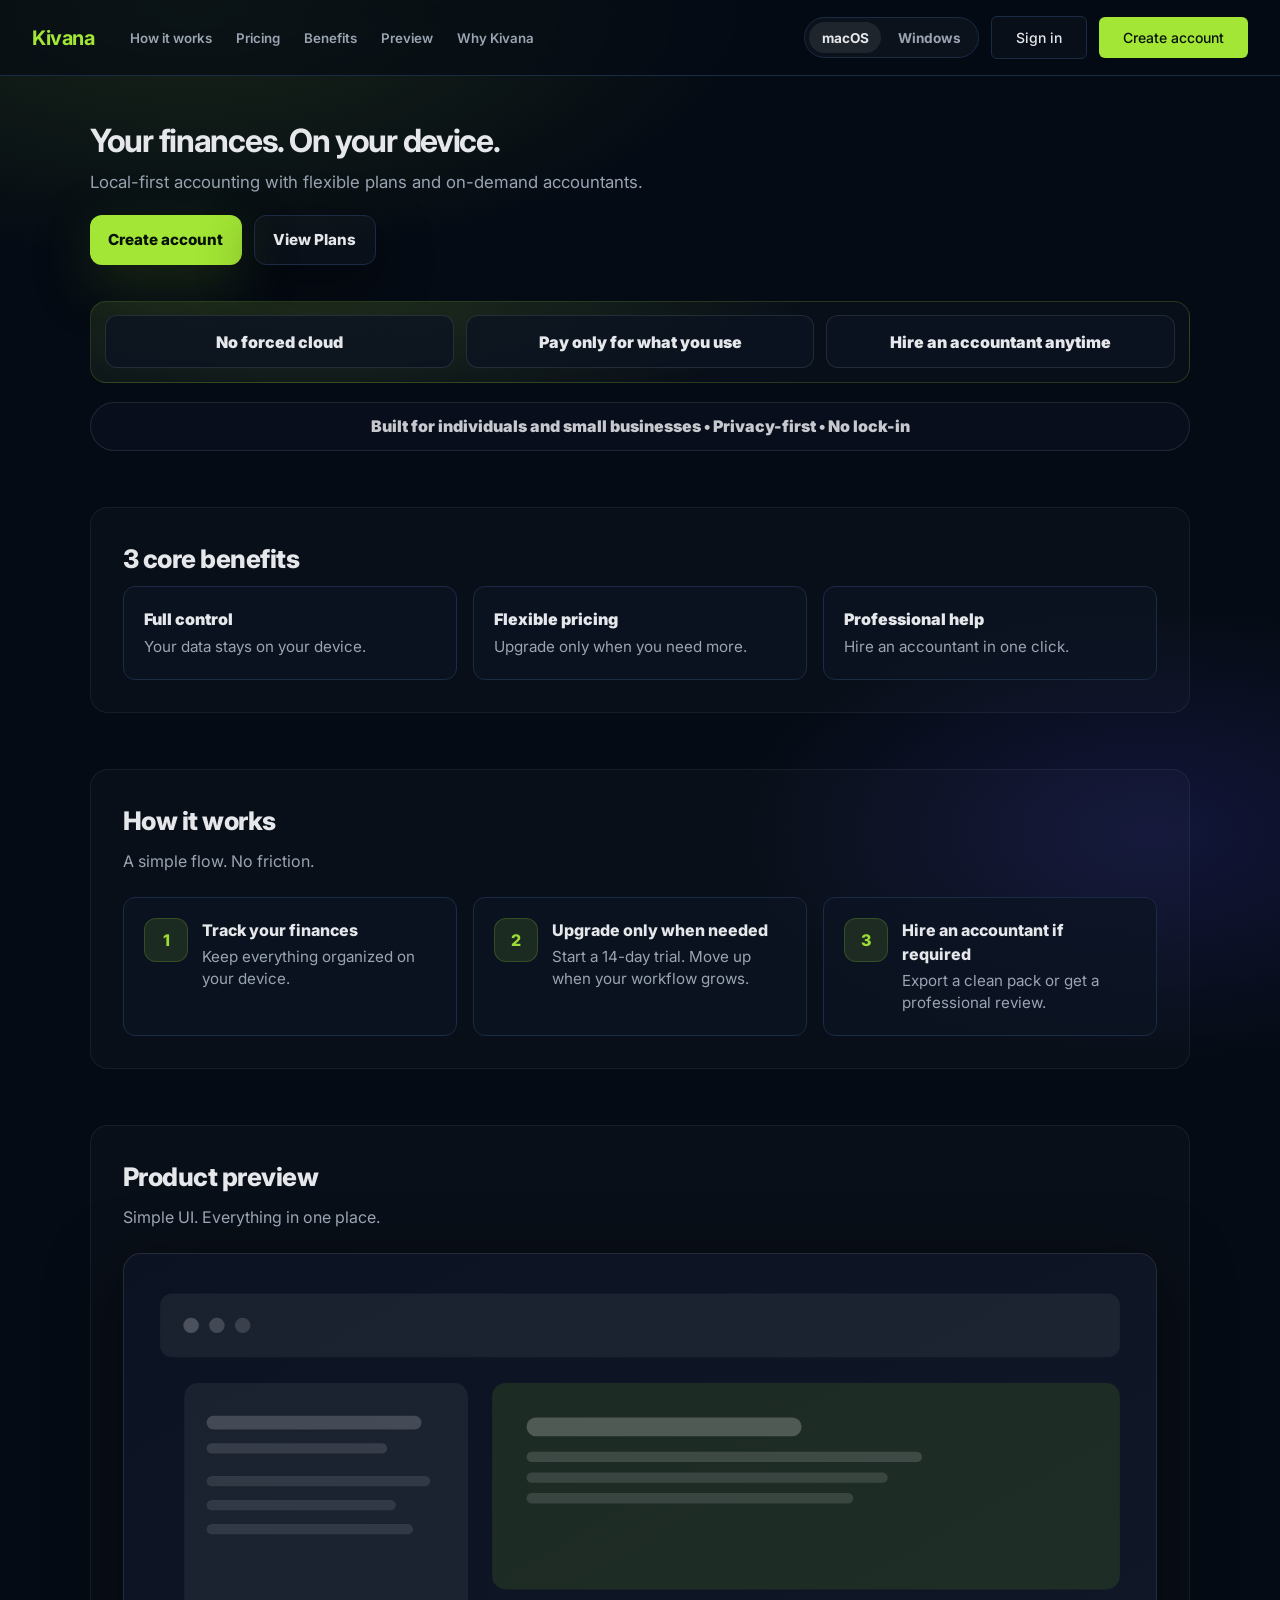
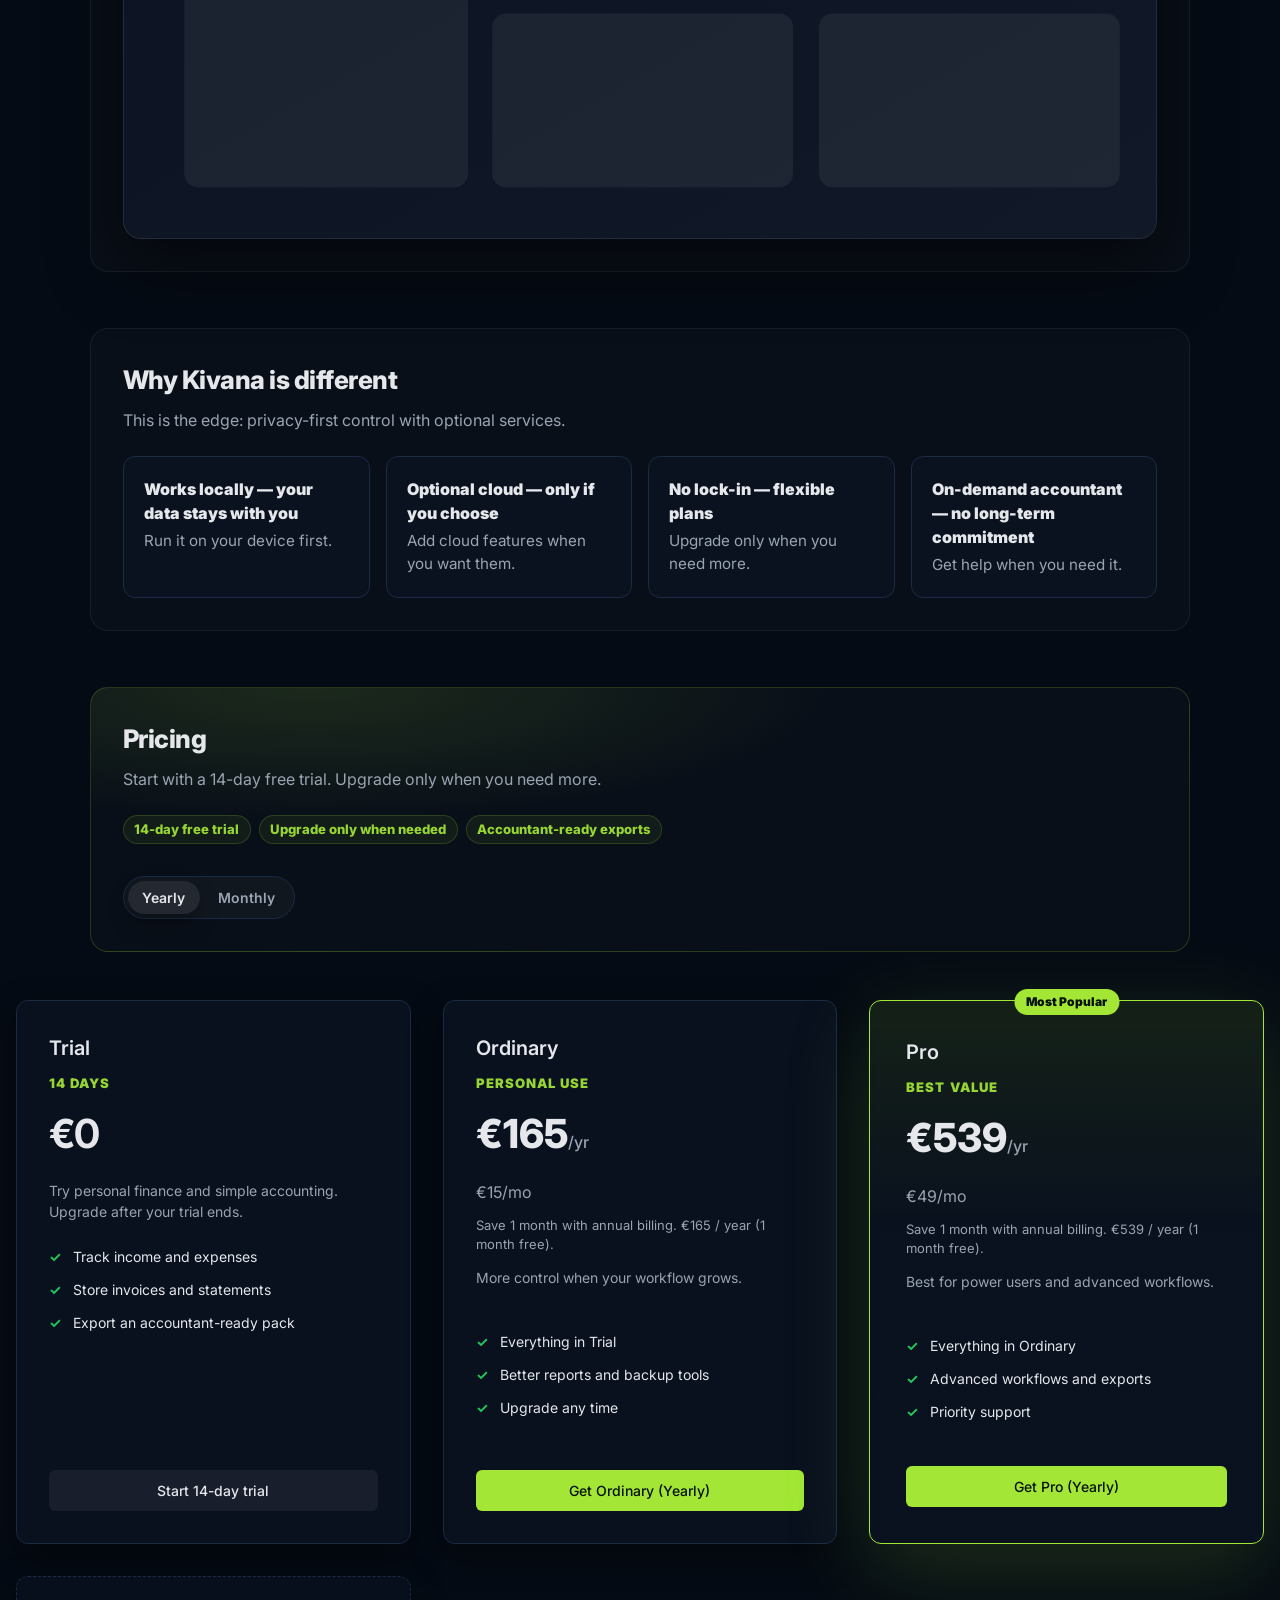
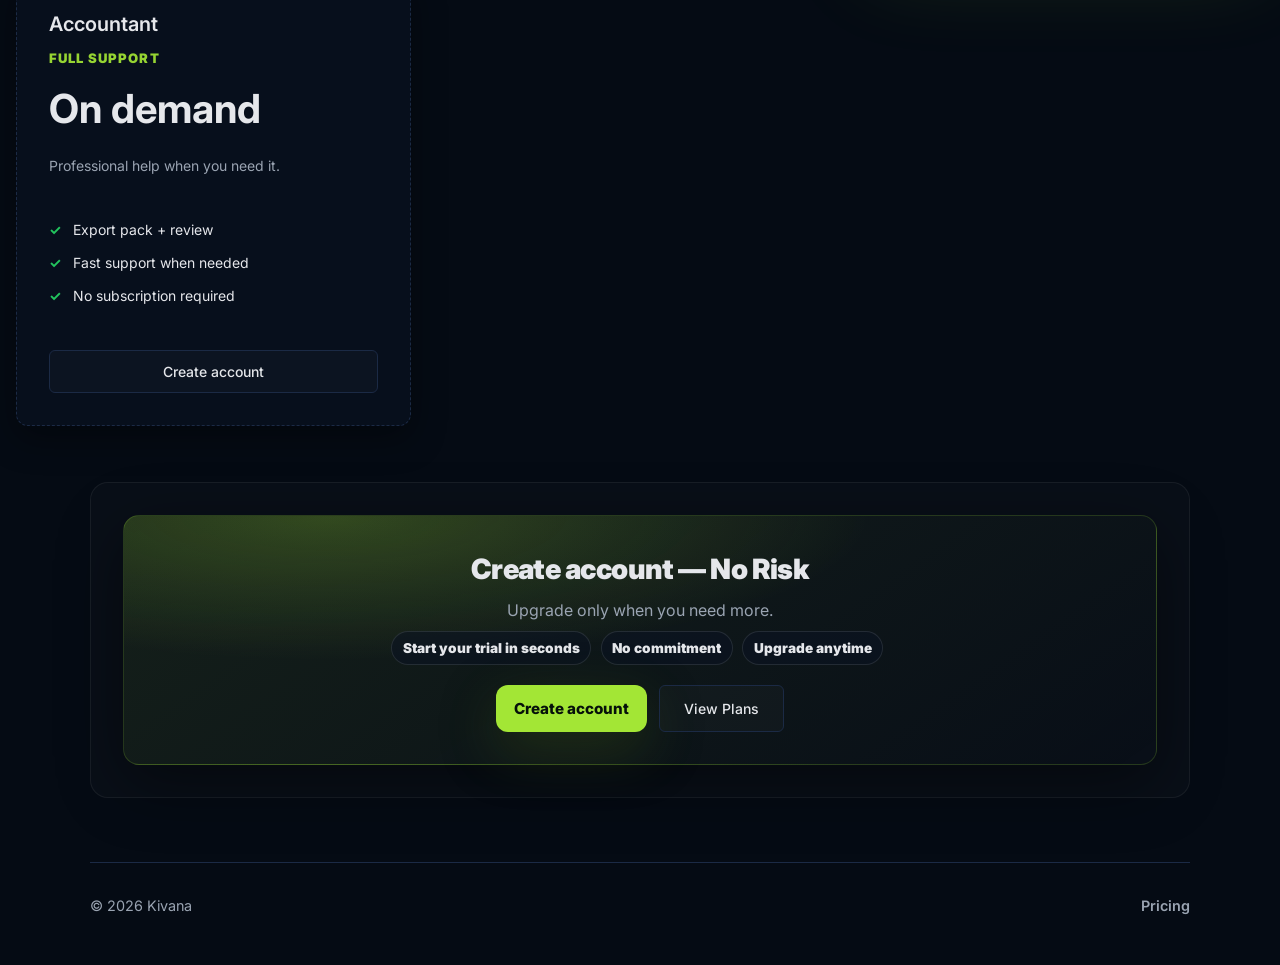
==== commit 1ffc849a: "Portal: 14-day trial + require plan choice" ====
--- a/kivana-api/kivana-portal/index.html
+++ b/kivana-api/kivana-portal/index.html
@@ -5,7 +5,7 @@
   <meta name="viewport" content="width=device-width, initial-scale=1.0"/>
   <title>Kivana — Personal Finance & Accounting</title>
   <meta name="description" content="Kivana is local-first personal finance and accounting software. Your data stays on your device, with flexible plans and accountant-ready exports when you need them." />
-  <link rel="stylesheet" href="portal.css?v=0.4.7" />
+  <link rel="stylesheet" href="portal.css?v=0.4.10" />
   <link rel="preconnect" href="https://fonts.googleapis.com">
   <link rel="preconnect" href="https://fonts.gstatic.com" crossorigin>
   <link href="https://fonts.googleapis.com/css2?family=Inter:wght@400;500;600;700&display=swap" rel="stylesheet">
@@ -28,7 +28,7 @@
             <button type="button" class="os-btn" id="osWin">Windows</button>
           </div>
           <button id="btnSignIn" class="btn btn-secondary">Sign in</button>
-          <button id="btnSignUp" class="btn btn-primary">Start Free</button>
+          <button id="btnSignUp" class="btn btn-primary">Create account</button>
         </div>
         <button class="nav-menu-btn" id="btnMenu" type="button" aria-label="Open menu" aria-expanded="false">☰</button>
         <button id="btnNavPlans" class="btn btn-secondary hidden">Plans</button>
@@ -61,7 +61,7 @@
             <button type="button" class="os-btn" id="mOsWin">Windows</button>
           </div>
           <button class="btn btn-secondary w-full" id="mSignIn">Sign in</button>
-          <button class="btn btn-primary w-full" id="mGetKivana">Start Free</button>
+          <button class="btn btn-primary w-full" id="mGetKivana">Create account</button>
         </div>
         <div class="mobile-menu-actions hidden" id="mobileMenuAuthedActions">
           <button class="btn btn-secondary w-full" id="mSignOut">Sign out</button>
@@ -105,23 +105,27 @@
         <div id="marketingSections">
           <div class="hero hero-solo">
             <div>
-              <h2 class="hero-title">Your finances.<br/>On your device.</h2>
-              <p class="hero-subtitle">Simple accounting and personal finance with flexible plans and on-demand accountants.</p>
+              <h2 class="hero-title">Your finances. On your device.</h2>
+              <p class="hero-subtitle">Local-first accounting with flexible plans and on-demand accountants.</p>
               <div class="hero-ctas">
-                <button class="btn btn-primary btn-hero" id="btnHeroStartFree">Start Free</button>
+                <button class="btn btn-primary btn-hero" id="btnHeroStartFree">Create account</button>
                 <button class="btn btn-secondary btn-hero" id="btnHeroViewPlans">View Plans</button>
               </div>
-              <ul class="hero-bullets">
-                <li>No forced cloud</li>
-                <li>Pay only for what you need</li>
-                <li>Hire an accountant in one click</li>
-              </ul>
-            </div>
+            </div>
+          </div>
+
+          <div class="clarity-strip" aria-label="Key guarantees">
+            <div class="clarity-item">No forced cloud</div>
+            <div class="clarity-item">Pay only for what you use</div>
+            <div class="clarity-item">Hire an accountant anytime</div>
+          </div>
+
+          <div class="trust-strip" aria-label="Trust">
+            Built for individuals and small businesses • Privacy-first • No lock-in
           </div>
 
           <section class="section" id="benefits">
             <div class="section-title">3 core benefits</div>
-            <div class="section-subtitle">Everything else supports these. Nothing else competes with them.</div>
             <div class="benefits-grid">
               <div class="benefit-card">
                 <div class="benefit-title">Full control</div>
@@ -153,7 +157,7 @@
                 <div class="step-n">2</div>
                 <div>
                   <div class="step-t">Upgrade only when needed</div>
-                  <div class="step-d">Start free. Move up when your workflow grows.</div>
+                  <div class="step-d">Start a 14-day trial. Move up when your workflow grows.</div>
                 </div>
               </div>
               <div class="step">
@@ -204,20 +208,20 @@
             <div class="section-subtitle">This is the edge: privacy-first control with optional services.</div>
             <div class="diff-grid">
               <div class="diff-card">
-                <div class="diff-title">Works locally</div>
-                <div class="diff-desc">Your data stays on your device.</div>
+                <div class="diff-title">Works locally — your data stays with you</div>
+                <div class="diff-desc">Run it on your device first.</div>
               </div>
               <div class="diff-card">
-                <div class="diff-title">No forced cloud</div>
-                <div class="diff-desc">No account dependency to use the product.</div>
+                <div class="diff-title">Optional cloud — only if you choose</div>
+                <div class="diff-desc">Add cloud features when you want them.</div>
               </div>
               <div class="diff-card">
-                <div class="diff-title">No lock-in</div>
-                <div class="diff-desc">Flexible plans you control.</div>
+                <div class="diff-title">No lock-in — flexible plans</div>
+                <div class="diff-desc">Upgrade only when you need more.</div>
               </div>
               <div class="diff-card">
-                <div class="diff-title">Pay only for what you use</div>
-                <div class="diff-desc">Start free and upgrade anytime.</div>
+                <div class="diff-title">On-demand accountant — no long-term commitment</div>
+                <div class="diff-desc">Get help when you need it.</div>
               </div>
             </div>
           </section>
@@ -225,9 +229,9 @@
 
         <section class="section" id="pricing">
           <div class="section-title">Pricing</div>
-          <div class="section-subtitle">Start free. Upgrade anytime.</div>
+          <div class="section-subtitle">Start with a 14-day free trial. Upgrade only when you need more.</div>
           <div class="pricing-points">
-            <span class="pricing-point">Start free</span>
+            <span class="pricing-point">14-day free trial</span>
             <span class="pricing-point">Upgrade only when needed</span>
             <span class="pricing-point">Accountant-ready exports</span>
           </div>
@@ -241,23 +245,23 @@
       <div class="plans-grid">
         <div class="plan-card">
           <div class="plan-header">
-            <h3>Free</h3>
-            <div class="plan-for">Try it</div>
+            <h3>Trial</h3>
+            <div class="plan-for">14 days</div>
             <div class="price">€0</div>
-            <p class="plan-desc">Personal finance and simple accounting.</p>
+            <p class="plan-desc">Try personal finance and simple accounting. Upgrade after your trial ends.</p>
           </div>
           <ul class="features">
             <li>Track income and expenses</li>
             <li>Store invoices and statements</li>
             <li>Export an accountant-ready pack</li>
           </ul>
-          <button class="btn btn-plan w-full" data-plan="basic" id="btnPlanBasic">Start Free</button>
+          <button class="btn btn-plan w-full" data-plan="basic" id="btnPlanBasic">Start 14-day trial</button>
         </div>
 
         <div class="plan-card">
           <div class="plan-header">
             <h3>Ordinary</h3>
-            <div class="plan-for">Personal</div>
+            <div class="plan-for">Personal use</div>
             <div class="price">
               <span class="priceMain" id="stdMainPrice">€165</span><span class="priceUnit" id="stdMainUnit">/yr</span>
             </div>
@@ -266,7 +270,7 @@
             <p class="plan-desc">More control when your workflow grows.</p>
           </div>
           <ul class="features">
-            <li>Everything in Free</li>
+            <li>Everything in Trial</li>
             <li>Better reports and backup tools</li>
             <li>Upgrade any time</li>
           </ul>
@@ -296,7 +300,7 @@
         <div class="plan-card plan-card-service">
           <div class="plan-header">
             <h3>Accountant</h3>
-            <div class="plan-for">Professional</div>
+            <div class="plan-for">Full support</div>
             <div class="price">On demand</div>
             <p class="plan-desc">Professional help when you need it.</p>
           </div>
@@ -305,7 +309,7 @@
             <li>Fast support when needed</li>
             <li>No subscription required</li>
           </ul>
-          <button class="btn btn-secondary w-full" id="btnAccountantService">Start Free</button>
+          <button class="btn btn-secondary w-full" id="btnAccountantService">Create account</button>
         </div>
       </div>
 
@@ -317,11 +321,14 @@
       <div id="marketingFooter">
         <section class="section">
           <div class="cta">
-          <div class="cta-title">Take control of your finances.</div>
-          <div class="cta-subtitle">Start free now. Download when you’re ready.</div>
+          <div class="cta-title">Create account — No Risk</div>
+          <div class="cta-subtitle">Upgrade only when you need more.</div>
+          <div class="cta-urgency">Start your trial in seconds</div>
+          <div class="cta-urgency">No commitment</div>
+          <div class="cta-urgency">Upgrade anytime</div>
             <div class="cta-actions">
-            <button class="btn btn-primary btn-hero" id="btnCtaCreate">Start Free</button>
-            <button class="btn btn-secondary" id="btnCtaDownload">Download</button>
+            <button class="btn btn-primary btn-hero" id="btnCtaCreate">Create account</button>
+            <button class="btn btn-secondary" id="btnCtaViewPlans">View Plans</button>
             </div>
           </div>
         </section>
@@ -379,6 +386,6 @@
     </div>
   </div>
 
-  <script src="portal.js?v=0.4.7"></script>
+  <script src="portal.js?v=0.4.10"></script>
 </body>
 </html>
--- a/kivana-api/kivana-portal/portal.css
+++ b/kivana-api/kivana-portal/portal.css
@@ -570,6 +570,46 @@
   justify-content: flex-start;
 }
 
+.clarity-strip {
+  max-width: 1100px;
+  margin: 0 auto 1.2rem auto;
+  display: grid;
+  grid-template-columns: repeat(3, minmax(0, 1fr));
+  gap: 0.75rem;
+  padding: 0.85rem;
+  border-radius: 16px;
+  border: 1px solid rgba(163,230,53,0.18);
+  background: radial-gradient(900px 220px at 20% 0%, rgba(163,230,53,0.14), rgba(255,255,255,0.0) 55%),
+    rgba(255,255,255,0.018);
+}
+
+.clarity-item {
+  background: rgba(11, 19, 34, 0.75);
+  border: 1px solid rgba(255,255,255,0.10);
+  border-radius: 12px;
+  padding: 0.85rem 1rem;
+  font-weight: 900;
+  text-align: center;
+}
+
+@media (max-width: 900px) {
+  .clarity-strip {
+    grid-template-columns: 1fr;
+  }
+}
+
+.trust-strip {
+  max-width: 1100px;
+  margin: 0 auto 2.25rem auto;
+  text-align: center;
+  font-weight: 900;
+  color: rgba(229,231,235,0.86);
+  padding: 0.7rem 1rem;
+  border-radius: 999px;
+  border: 1px solid rgba(255,255,255,0.10);
+  background: rgba(11, 19, 34, 0.55);
+}
+
 .hero-bullets {
   margin-top: 1rem;
   display: grid;
@@ -1214,7 +1254,7 @@
 }
 
 .plan-card:not(.highlight) {
-  opacity: 0.92;
+  opacity: 0.88;
 }
 
 .plan-card:nth-child(1) { animation-delay: 0.02s; }
@@ -1237,9 +1277,23 @@
 
 .plan-card.highlight {
   border-color: var(--primary);
-  box-shadow: 0 18px 60px rgba(163, 230, 53, 0.10);
+  box-shadow: 0 24px 90px rgba(163, 230, 53, 0.16);
   background: linear-gradient(180deg, rgba(163,230,53,0.10), rgba(11, 19, 34, 0.78) 42%);
-  transform: translateY(-10px) scale(1.015);
+  transform: translateY(-14px) scale(1.045);
+  padding: 2.25rem;
+  z-index: 1;
+}
+
+.cta-urgency {
+  display: inline-flex;
+  align-items: center;
+  border-radius: 999px;
+  border: 1px solid rgba(255,255,255,0.10);
+  background: rgba(11, 19, 34, 0.60);
+  padding: 0.35rem 0.65rem;
+  font-weight: 900;
+  font-size: 0.85rem;
+  margin: 0.55rem 0.35rem 0 0;
 }
 
 .plan-card-service {
